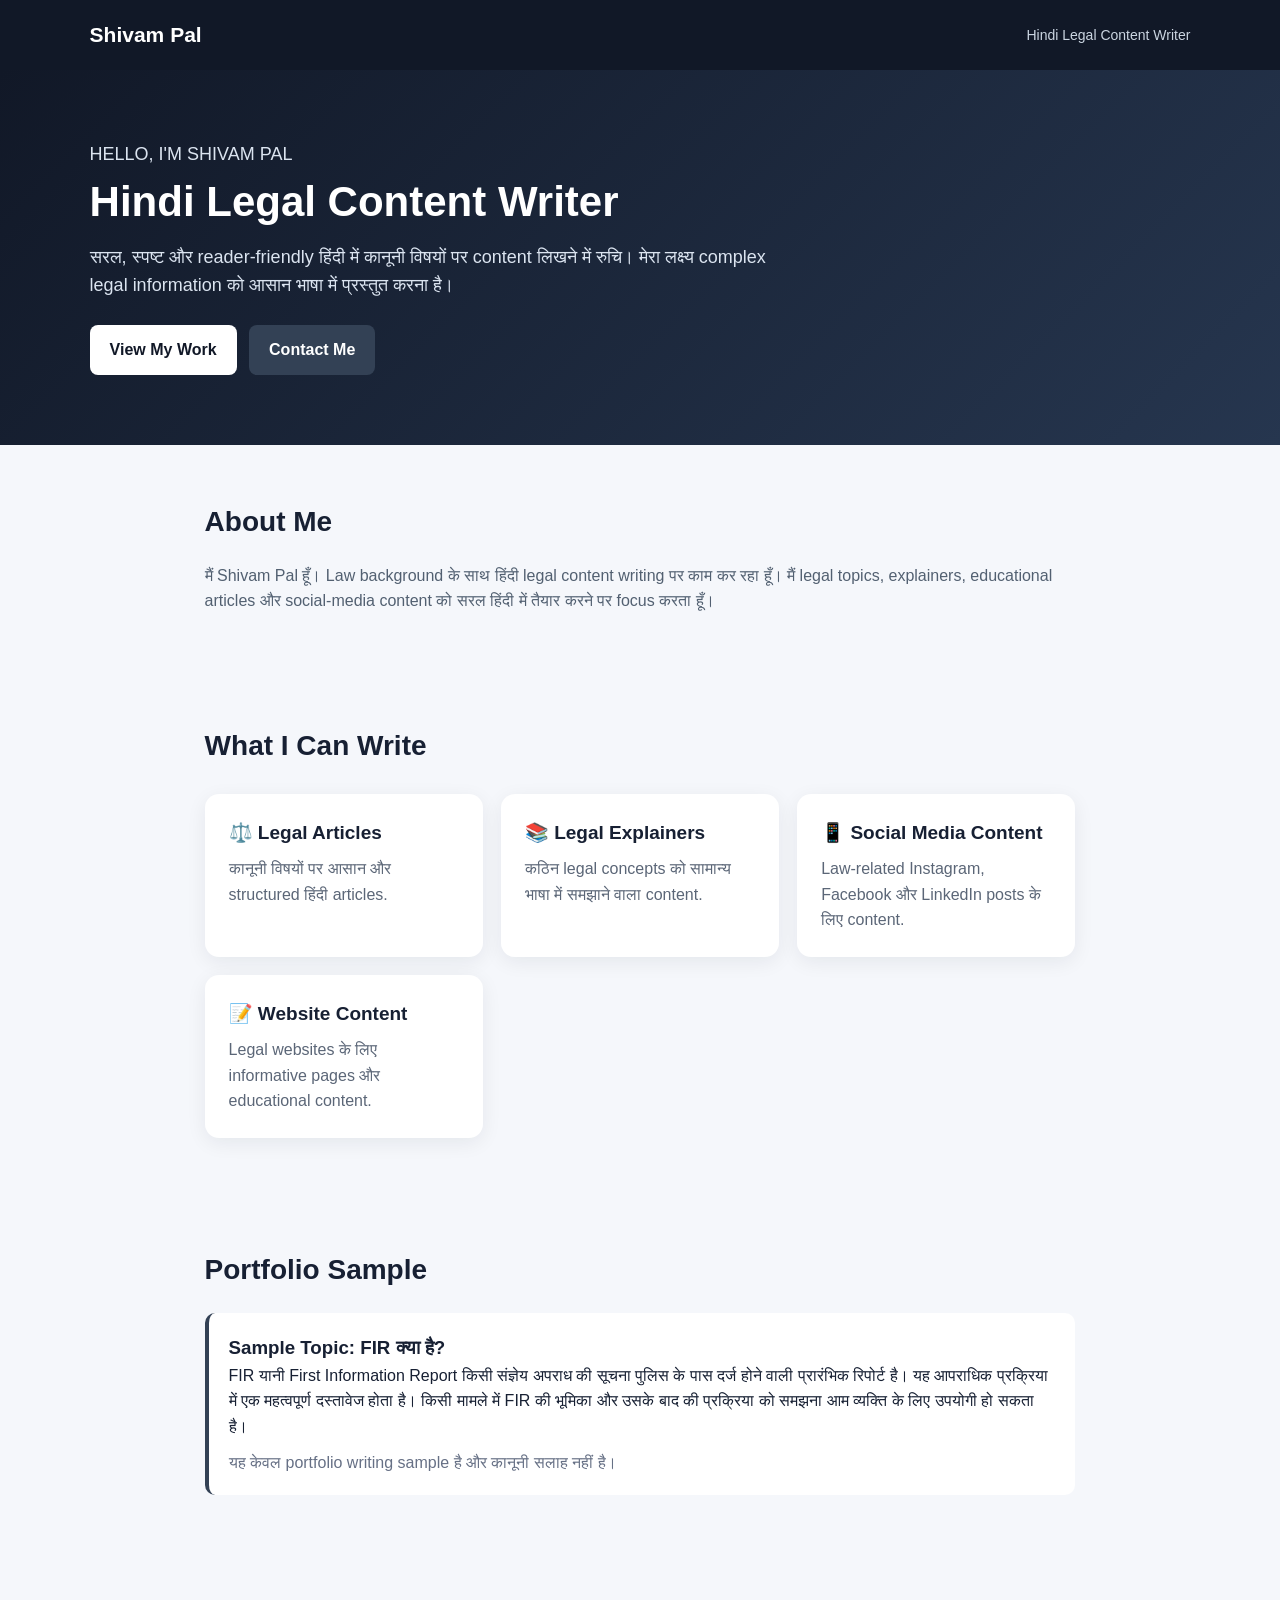
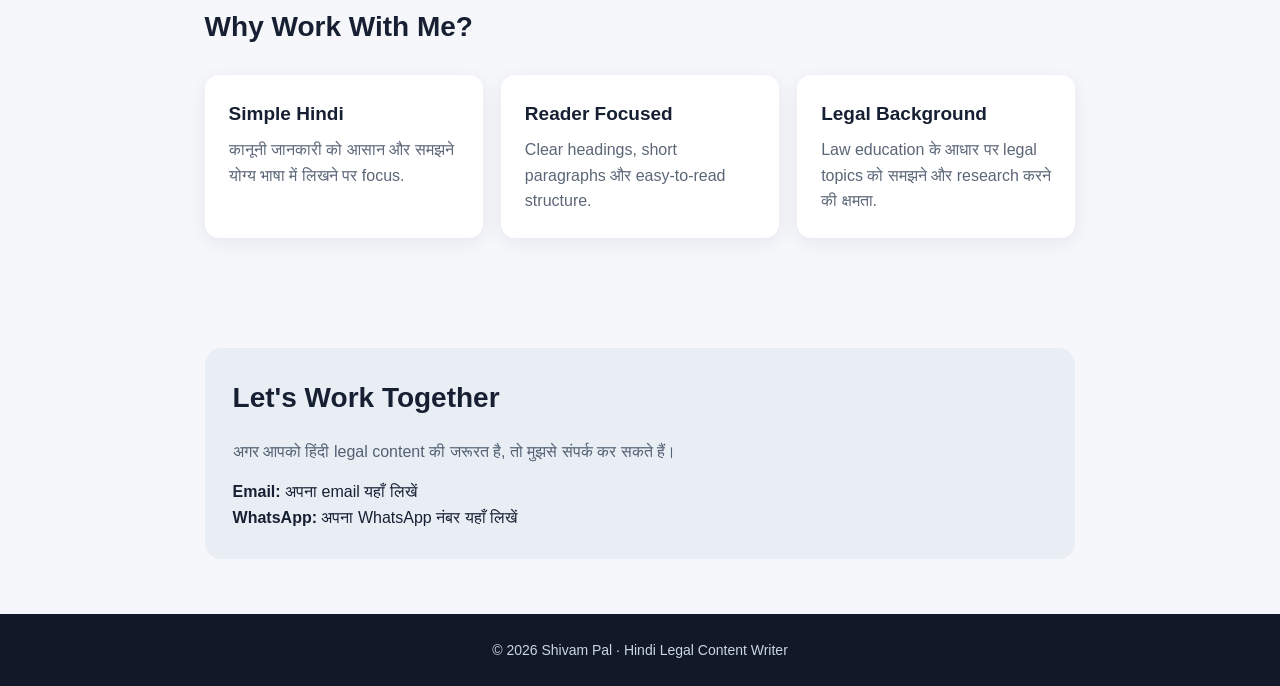
==== index.html @ 74a605da "Add files via upload" ====
<!DOCTYPE html>
<html lang="hi">
<head>
  <meta charset="UTF-8">
  <meta name="viewport" content="width=device-width, initial-scale=1.0">
  <title>Shivam Pal | Hindi Legal Content Writer</title>
  <meta name="description" content="Shivam Pal - Hindi Legal Content Writer. सरल, स्पष्ट और शोध-आधारित हिंदी कानूनी content.">
  <style>
    *{box-sizing:border-box;margin:0;padding:0}
    body{font-family:Arial,Helvetica,sans-serif;background:#f5f7fb;color:#172033;line-height:1.6}
    .nav{background:#111827;color:#fff;padding:18px 7%;display:flex;justify-content:space-between;align-items:center}
    .nav strong{font-size:21px}.nav span{color:#cbd5e1;font-size:14px}
    .hero{padding:70px 7%;background:linear-gradient(135deg,#111827,#26364f);color:#fff}
    .hero h1{font-size:42px;line-height:1.15;margin:10px 0 16px}.hero p{max-width:680px;color:#dbe4f0;font-size:18px}
    .btn{display:inline-block;margin-top:25px;padding:12px 20px;border-radius:8px;background:#fff;color:#111827;text-decoration:none;font-weight:bold;margin-right:8px}
    .btn.dark{background:#334155;color:#fff}
    section{max-width:1050px;margin:auto;padding:55px 7%}
    h2{font-size:28px;margin-bottom:18px}.intro{color:#526071}
    .grid{display:grid;grid-template-columns:repeat(auto-fit,minmax(220px,1fr));gap:18px;margin-top:25px}
    .card{background:#fff;padding:24px;border-radius:14px;box-shadow:0 5px 20px rgba(15,23,42,.07)}
    .card h3{margin-bottom:8px;font-size:19px}.card p{color:#5b6677}
    .sample{border-left:4px solid #334155;padding:20px;background:#fff;border-radius:10px;margin-top:20px}
    .contact{background:#e9eef5;border-radius:16px;padding:28px}
    footer{text-align:center;padding:25px;background:#111827;color:#cbd5e1;font-size:14px}
    a{color:inherit}
    @media(max-width:600px){.hero h1{font-size:33px}.hero{padding-top:50px}.nav{padding:15px 5%}}
  </style>
</head>
<body>

  <nav class="nav">
    <strong>Shivam Pal</strong>
    <span>Hindi Legal Content Writer</span>
  </nav>

  <header class="hero">
    <p>HELLO, I'M SHIVAM PAL</p>
    <h1>Hindi Legal Content Writer</h1>
    <p>
      सरल, स्पष्ट और reader-friendly हिंदी में कानूनी विषयों पर content लिखने में रुचि।
      मेरा लक्ष्य complex legal information को आसान भाषा में प्रस्तुत करना है।
    </p>
    <a class="btn" href="#work">View My Work</a>
    <a class="btn dark" href="#contact">Contact Me</a>
  </header>

  <section>
    <h2>About Me</h2>
    <p class="intro">
      मैं Shivam Pal हूँ। Law background के साथ हिंदी legal content writing पर काम कर रहा हूँ।
      मैं legal topics, explainers, educational articles और social-media content को
      सरल हिंदी में तैयार करने पर focus करता हूँ।
    </p>
  </section>

  <section>
    <h2>What I Can Write</h2>
    <div class="grid">
      <div class="card"><h3>⚖️ Legal Articles</h3><p>कानूनी विषयों पर आसान और structured हिंदी articles.</p></div>
      <div class="card"><h3>📚 Legal Explainers</h3><p>कठिन legal concepts को सामान्य भाषा में समझाने वाला content.</p></div>
      <div class="card"><h3>📱 Social Media Content</h3><p>Law-related Instagram, Facebook और LinkedIn posts के लिए content.</p></div>
      <div class="card"><h3>📝 Website Content</h3><p>Legal websites के लिए informative pages और educational content.</p></div>
    </div>
  </section>

  <section id="work">
    <h2>Portfolio Sample</h2>
    <div class="sample">
      <h3>Sample Topic: FIR क्या है?</h3>
      <p>
        FIR यानी First Information Report किसी संज्ञेय अपराध की सूचना पुलिस के पास
        दर्ज होने वाली प्रारंभिक रिपोर्ट है। यह आपराधिक प्रक्रिया में एक महत्वपूर्ण
        दस्तावेज होता है। किसी मामले में FIR की भूमिका और उसके बाद की प्रक्रिया को
        समझना आम व्यक्ति के लिए उपयोगी हो सकता है।
      </p>
      <p style="margin-top:10px;color:#667085">
        यह केवल portfolio writing sample है और कानूनी सलाह नहीं है।
      </p>
    </div>
  </section>

  <section>
    <h2>Why Work With Me?</h2>
    <div class="grid">
      <div class="card"><h3>Simple Hindi</h3><p>कानूनी जानकारी को आसान और समझने योग्य भाषा में लिखने पर focus.</p></div>
      <div class="card"><h3>Reader Focused</h3><p>Clear headings, short paragraphs और easy-to-read structure.</p></div>
      <div class="card"><h3>Legal Background</h3><p>Law education के आधार पर legal topics को समझने और research करने की क्षमता.</p></div>
    </div>
  </section>

  <section id="contact">
    <div class="contact">
      <h2>Let's Work Together</h2>
      <p class="intro">अगर आपको हिंदी legal content की जरूरत है, तो मुझसे संपर्क कर सकते हैं।</p>
      <p style="margin-top:15px"><strong>Email:</strong> अपना email यहाँ लिखें</p>
      <p><strong>WhatsApp:</strong> अपना WhatsApp नंबर यहाँ लिखें</p>
    </div>
  </section>

  <footer>
    © 2026 Shivam Pal · Hindi Legal Content Writer
  </footer>

</body>
</html>
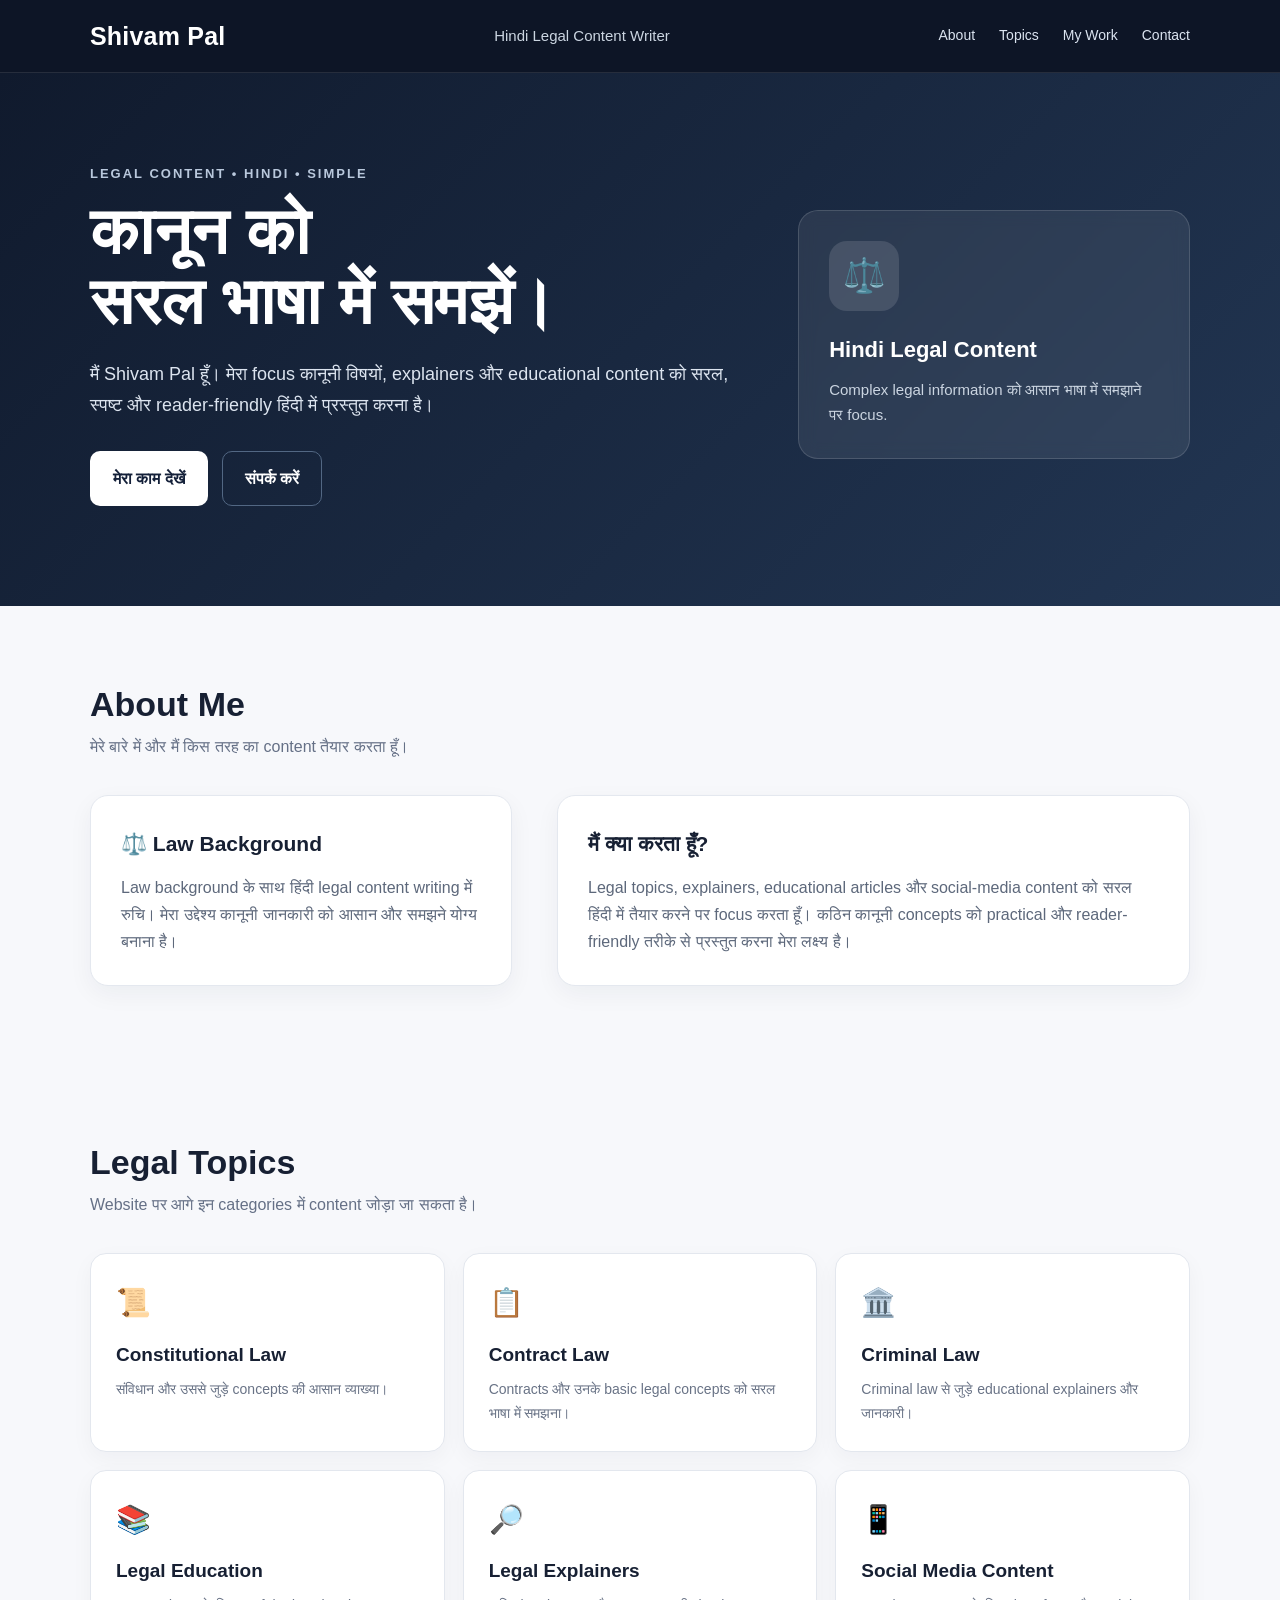
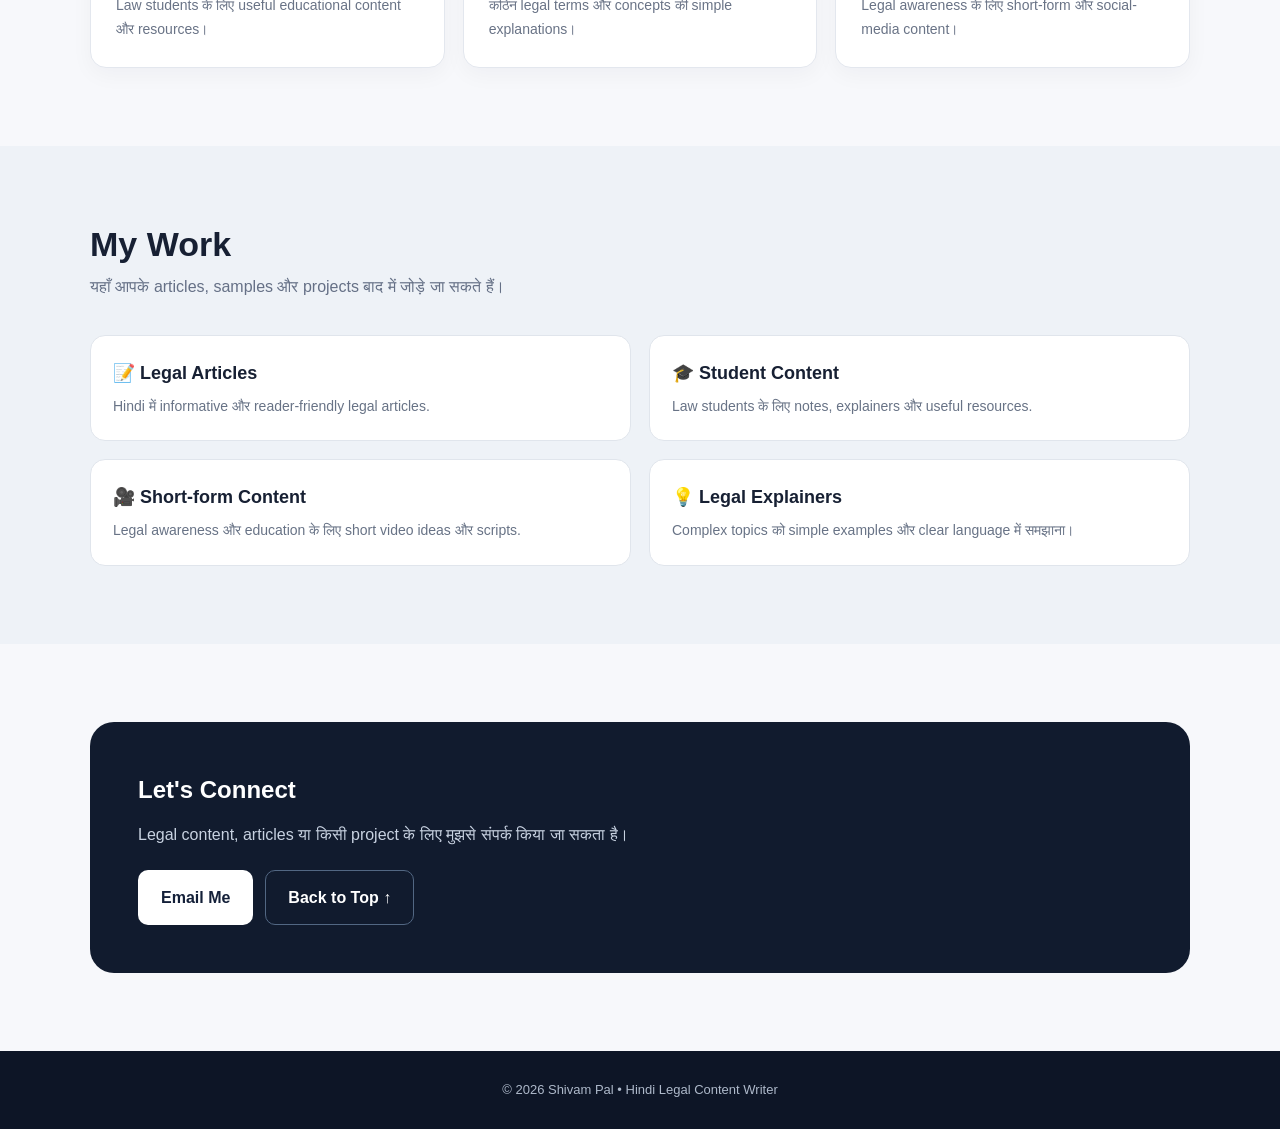
==== commit 2d9f8672: "Update index.html" ====
--- a/index.html
+++ b/index.html
@@ -3,103 +3,320 @@
 <head>
   <meta charset="UTF-8">
   <meta name="viewport" content="width=device-width, initial-scale=1.0">
+  <meta name="description" content="Shivam Pal — Hindi Legal Content Writer. सरल और स्पष्ट हिंदी में कानूनी जानकारी।">
   <title>Shivam Pal | Hindi Legal Content Writer</title>
-  <meta name="description" content="Shivam Pal - Hindi Legal Content Writer. सरल, स्पष्ट और शोध-आधारित हिंदी कानूनी content.">
+
   <style>
     *{box-sizing:border-box;margin:0;padding:0}
-    body{font-family:Arial,Helvetica,sans-serif;background:#f5f7fb;color:#172033;line-height:1.6}
-    .nav{background:#111827;color:#fff;padding:18px 7%;display:flex;justify-content:space-between;align-items:center}
-    .nav strong{font-size:21px}.nav span{color:#cbd5e1;font-size:14px}
-    .hero{padding:70px 7%;background:linear-gradient(135deg,#111827,#26364f);color:#fff}
-    .hero h1{font-size:42px;line-height:1.15;margin:10px 0 16px}.hero p{max-width:680px;color:#dbe4f0;font-size:18px}
-    .btn{display:inline-block;margin-top:25px;padding:12px 20px;border-radius:8px;background:#fff;color:#111827;text-decoration:none;font-weight:bold;margin-right:8px}
-    .btn.dark{background:#334155;color:#fff}
-    section{max-width:1050px;margin:auto;padding:55px 7%}
-    h2{font-size:28px;margin-bottom:18px}.intro{color:#526071}
-    .grid{display:grid;grid-template-columns:repeat(auto-fit,minmax(220px,1fr));gap:18px;margin-top:25px}
-    .card{background:#fff;padding:24px;border-radius:14px;box-shadow:0 5px 20px rgba(15,23,42,.07)}
-    .card h3{margin-bottom:8px;font-size:19px}.card p{color:#5b6677}
-    .sample{border-left:4px solid #334155;padding:20px;background:#fff;border-radius:10px;margin-top:20px}
-    .contact{background:#e9eef5;border-radius:16px;padding:28px}
-    footer{text-align:center;padding:25px;background:#111827;color:#cbd5e1;font-size:14px}
-    a{color:inherit}
-    @media(max-width:600px){.hero h1{font-size:33px}.hero{padding-top:50px}.nav{padding:15px 5%}}
+    html{scroll-behavior:smooth}
+    body{
+      font-family:Arial,"Noto Sans Devanagari",sans-serif;
+      color:#172033;background:#f7f8fb;line-height:1.7
+    }
+    a{text-decoration:none;color:inherit}
+    .container{width:min(1100px,92%);margin:auto}
+
+    header{
+      position:sticky;top:0;z-index:100;
+      background:#0d1526;color:white;
+      border-bottom:1px solid rgba(255,255,255,.1)
+    }
+    .nav{
+      min-height:72px;display:flex;align-items:center;
+      justify-content:space-between;gap:20px
+    }
+    .brand{font-size:25px;font-weight:800;letter-spacing:.2px}
+    .tag{font-size:15px;color:#cbd5e1}
+    nav{display:flex;gap:24px;align-items:center}
+    nav a{font-size:14px;color:#dbe4f0}
+    nav a:hover{color:white}
+
+    .hero{
+      color:white;
+      background:linear-gradient(135deg,#101a2d,#223653);
+      padding:90px 0 100px
+    }
+    .hero-grid{
+      display:grid;grid-template-columns:1.25fr .75fr;
+      gap:55px;align-items:center
+    }
+    .eyebrow{
+      color:#b9c8dc;text-transform:uppercase;
+      letter-spacing:2px;font-size:13px;font-weight:700;
+      margin-bottom:12px
+    }
+    h1{font-size:clamp(40px,6vw,65px);line-height:1.08;margin-bottom:22px}
+    .hero p{font-size:18px;color:#dce4ef;max-width:690px}
+    .buttons{display:flex;gap:14px;flex-wrap:wrap;margin-top:30px}
+    .btn{
+      display:inline-block;padding:13px 22px;border-radius:10px;
+      font-weight:700;border:1px solid transparent
+    }
+    .btn-primary{background:white;color:#142039}
+    .btn-secondary{border-color:#526783;color:white}
+    .btn:hover{transform:translateY(-1px)}
+
+    .hero-card{
+      background:rgba(255,255,255,.08);
+      border:1px solid rgba(255,255,255,.14);
+      border-radius:20px;padding:30px;
+      backdrop-filter:blur(8px)
+    }
+    .law-mark{
+      width:70px;height:70px;border-radius:18px;
+      display:grid;place-items:center;
+      background:rgba(255,255,255,.12);
+      font-size:34px;margin-bottom:20px
+    }
+    .hero-card h2{font-size:22px;margin-bottom:8px}
+    .hero-card p{font-size:15px;color:#cbd5e1}
+
+    section{padding:78px 0}
+    .section-head{margin-bottom:35px}
+    .section-head h2{font-size:34px;line-height:1.2;margin-bottom:8px}
+    .section-head p{color:#657086}
+
+    .about{
+      display:grid;grid-template-columns:.8fr 1.2fr;
+      gap:45px;align-items:start
+    }
+    .about-box{
+      background:white;border:1px solid #e4e8ef;
+      border-radius:18px;padding:30px;
+      box-shadow:0 8px 25px rgba(20,32,57,.05)
+    }
+    .about-box h3{font-size:21px;margin-bottom:12px}
+    .about-box p{color:#5d687b}
+
+    .cards{
+      display:grid;grid-template-columns:repeat(3,1fr);gap:18px
+    }
+    .card{
+      background:white;border:1px solid #e3e7ee;
+      border-radius:16px;padding:25px;
+      transition:.2s;box-shadow:0 7px 22px rgba(20,32,57,.04)
+    }
+    .card:hover{transform:translateY(-4px);box-shadow:0 12px 30px rgba(20,32,57,.09)}
+    .icon{font-size:28px;margin-bottom:12px}
+    .card h3{font-size:19px;margin-bottom:7px}
+    .card p{font-size:14px;color:#697386}
+
+    .work{background:#eef2f7}
+    .work-list{display:grid;grid-template-columns:repeat(2,1fr);gap:18px}
+    .work-item{
+      background:white;border-radius:15px;padding:22px;
+      border:1px solid #e0e5ec
+    }
+    .work-item h3{font-size:18px;margin-bottom:6px}
+    .work-item p{font-size:14px;color:#687386}
+
+    .contact{
+      background:#111b2e;color:white;
+      border-radius:24px;padding:48px
+    }
+    .contact p{color:#c8d2e1;max-width:650px;margin:10px 0 22px}
+    .contact-buttons{display:flex;gap:12px;flex-wrap:wrap}
+    .contact .btn-secondary{border-color:#526783}
+
+    footer{
+      background:#0d1526;color:#aeb9ca;
+      padding:28px 0;text-align:center;font-size:13px
+    }
+
+    @media(max-width:800px){
+      .hero{padding:65px 0 70px}
+      .hero-grid,.about{grid-template-columns:1fr}
+      .hero-card{display:none}
+      .cards{grid-template-columns:1fr 1fr}
+      nav{display:none}
+      .tag{font-size:13px}
+    }
+    @media(max-width:520px){
+      .nav{min-height:64px}
+      .brand{font-size:21px}
+      .tag{display:none}
+      h1{font-size:40px}
+      .hero p{font-size:16px}
+      section{padding:55px 0}
+      .section-head h2{font-size:29px}
+      .cards,.work-list{grid-template-columns:1fr}
+      .contact{padding:30px 23px}
+      .btn{width:100%;text-align:center}
+    }
   </style>
 </head>
+
 <body>
 
-  <nav class="nav">
-    <strong>Shivam Pal</strong>
-    <span>Hindi Legal Content Writer</span>
-  </nav>
-
-  <header class="hero">
-    <p>HELLO, I'M SHIVAM PAL</p>
-    <h1>Hindi Legal Content Writer</h1>
-    <p>
-      सरल, स्पष्ट और reader-friendly हिंदी में कानूनी विषयों पर content लिखने में रुचि।
-      मेरा लक्ष्य complex legal information को आसान भाषा में प्रस्तुत करना है।
-    </p>
-    <a class="btn" href="#work">View My Work</a>
-    <a class="btn dark" href="#contact">Contact Me</a>
-  </header>
-
-  <section>
-    <h2>About Me</h2>
-    <p class="intro">
-      मैं Shivam Pal हूँ। Law background के साथ हिंदी legal content writing पर काम कर रहा हूँ।
-      मैं legal topics, explainers, educational articles और social-media content को
-      सरल हिंदी में तैयार करने पर focus करता हूँ।
-    </p>
-  </section>
-
-  <section>
-    <h2>What I Can Write</h2>
-    <div class="grid">
-      <div class="card"><h3>⚖️ Legal Articles</h3><p>कानूनी विषयों पर आसान और structured हिंदी articles.</p></div>
-      <div class="card"><h3>📚 Legal Explainers</h3><p>कठिन legal concepts को सामान्य भाषा में समझाने वाला content.</p></div>
-      <div class="card"><h3>📱 Social Media Content</h3><p>Law-related Instagram, Facebook और LinkedIn posts के लिए content.</p></div>
-      <div class="card"><h3>📝 Website Content</h3><p>Legal websites के लिए informative pages और educational content.</p></div>
-    </div>
-  </section>
-
-  <section id="work">
-    <h2>Portfolio Sample</h2>
-    <div class="sample">
-      <h3>Sample Topic: FIR क्या है?</h3>
-      <p>
-        FIR यानी First Information Report किसी संज्ञेय अपराध की सूचना पुलिस के पास
-        दर्ज होने वाली प्रारंभिक रिपोर्ट है। यह आपराधिक प्रक्रिया में एक महत्वपूर्ण
-        दस्तावेज होता है। किसी मामले में FIR की भूमिका और उसके बाद की प्रक्रिया को
-        समझना आम व्यक्ति के लिए उपयोगी हो सकता है।
-      </p>
-      <p style="margin-top:10px;color:#667085">
-        यह केवल portfolio writing sample है और कानूनी सलाह नहीं है।
-      </p>
-    </div>
-  </section>
-
-  <section>
-    <h2>Why Work With Me?</h2>
-    <div class="grid">
-      <div class="card"><h3>Simple Hindi</h3><p>कानूनी जानकारी को आसान और समझने योग्य भाषा में लिखने पर focus.</p></div>
-      <div class="card"><h3>Reader Focused</h3><p>Clear headings, short paragraphs और easy-to-read structure.</p></div>
-      <div class="card"><h3>Legal Background</h3><p>Law education के आधार पर legal topics को समझने और research करने की क्षमता.</p></div>
+<header>
+  <div class="container nav">
+    <a href="#" class="brand">Shivam Pal</a>
+    <span class="tag">Hindi Legal Content Writer</span>
+    <nav>
+      <a href="#about">About</a>
+      <a href="#topics">Topics</a>
+      <a href="#work">My Work</a>
+      <a href="#contact">Contact</a>
+    </nav>
+  </div>
+</header>
+
+<main>
+
+  <section class="hero">
+    <div class="container hero-grid">
+      <div>
+        <div class="eyebrow">Legal Content • Hindi • Simple</div>
+        <h1>कानून को<br>सरल भाषा में समझें।</h1>
+        <p>
+          मैं Shivam Pal हूँ। मेरा focus कानूनी विषयों, explainers और
+          educational content को सरल, स्पष्ट और reader-friendly हिंदी में प्रस्तुत करना है।
+        </p>
+
+        <div class="buttons">
+          <a class="btn btn-primary" href="#work">मेरा काम देखें</a>
+          <a class="btn btn-secondary" href="#contact">संपर्क करें</a>
+        </div>
+      </div>
+
+      <div class="hero-card">
+        <div class="law-mark">⚖️</div>
+        <h2>Hindi Legal Content</h2>
+        <p>Complex legal information को आसान भाषा में समझाने पर focus.</p>
+      </div>
+    </div>
+  </section>
+
+  <section id="about">
+    <div class="container">
+      <div class="section-head">
+        <h2>About Me</h2>
+        <p>मेरे बारे में और मैं किस तरह का content तैयार करता हूँ।</p>
+      </div>
+
+      <div class="about">
+        <div class="about-box">
+          <h3>⚖️ Law Background</h3>
+          <p>
+            Law background के साथ हिंदी legal content writing में रुचि।
+            मेरा उद्देश्य कानूनी जानकारी को आसान और समझने योग्य बनाना है।
+          </p>
+        </div>
+
+        <div class="about-box">
+          <h3>मैं क्या करता हूँ?</h3>
+          <p>
+            Legal topics, explainers, educational articles और social-media
+            content को सरल हिंदी में तैयार करने पर focus करता हूँ।
+            कठिन कानूनी concepts को practical और reader-friendly तरीके से प्रस्तुत करना मेरा लक्ष्य है।
+          </p>
+        </div>
+      </div>
+    </div>
+  </section>
+
+  <section id="topics">
+    <div class="container">
+      <div class="section-head">
+        <h2>Legal Topics</h2>
+        <p>Website पर आगे इन categories में content जोड़ा जा सकता है।</p>
+      </div>
+
+      <div class="cards">
+        <div class="card">
+          <div class="icon">📜</div>
+          <h3>Constitutional Law</h3>
+          <p>संविधान और उससे जुड़े concepts की आसान व्याख्या।</p>
+        </div>
+
+        <div class="card">
+          <div class="icon">📋</div>
+          <h3>Contract Law</h3>
+          <p>Contracts और उनके basic legal concepts को सरल भाषा में समझना।</p>
+        </div>
+
+        <div class="card">
+          <div class="icon">🏛️</div>
+          <h3>Criminal Law</h3>
+          <p>Criminal law से जुड़े educational explainers और जानकारी।</p>
+        </div>
+
+        <div class="card">
+          <div class="icon">📚</div>
+          <h3>Legal Education</h3>
+          <p>Law students के लिए useful educational content और resources।</p>
+        </div>
+
+        <div class="card">
+          <div class="icon">🔎</div>
+          <h3>Legal Explainers</h3>
+          <p>कठिन legal terms और concepts की simple explanations।</p>
+        </div>
+
+        <div class="card">
+          <div class="icon">📱</div>
+          <h3>Social Media Content</h3>
+          <p>Legal awareness के लिए short-form और social-media content।</p>
+        </div>
+      </div>
+    </div>
+  </section>
+
+  <section id="work" class="work">
+    <div class="container">
+      <div class="section-head">
+        <h2>My Work</h2>
+        <p>यहाँ आपके articles, samples और projects बाद में जोड़े जा सकते हैं।</p>
+      </div>
+
+      <div class="work-list">
+        <div class="work-item">
+          <h3>📝 Legal Articles</h3>
+          <p>Hindi में informative और reader-friendly legal articles.</p>
+        </div>
+
+        <div class="work-item">
+          <h3>🎓 Student Content</h3>
+          <p>Law students के लिए notes, explainers और useful resources.</p>
+        </div>
+
+        <div class="work-item">
+          <h3>🎥 Short-form Content</h3>
+          <p>Legal awareness और education के लिए short video ideas और scripts.</p>
+        </div>
+
+        <div class="work-item">
+          <h3>💡 Legal Explainers</h3>
+          <p>Complex topics को simple examples और clear language में समझाना।</p>
+        </div>
+      </div>
     </div>
   </section>
 
   <section id="contact">
-    <div class="contact">
-      <h2>Let's Work Together</h2>
-      <p class="intro">अगर आपको हिंदी legal content की जरूरत है, तो मुझसे संपर्क कर सकते हैं।</p>
-      <p style="margin-top:15px"><strong>Email:</strong> अपना email यहाँ लिखें</p>
-      <p><strong>WhatsApp:</strong> अपना WhatsApp नंबर यहाँ लिखें</p>
-    </div>
-  </section>
-
-  <footer>
-    © 2026 Shivam Pal · Hindi Legal Content Writer
-  </footer>
+    <div class="container">
+      <div class="contact">
+        <h2>Let's Connect</h2>
+        <p>
+          Legal content, articles या किसी project के लिए मुझसे संपर्क किया जा सकता है।
+        </p>
+
+        <div class="contact-buttons">
+          <a class="btn btn-primary" href="mailto:your-email:shivam895711@gmail.com">Email Me</a>
+          <a class="btn btn-secondary" href="#top">Back to Top ↑</a>
+        </div>
+      </div>
+    </div>
+  </section>
+
+</main>
+
+<footer>
+  <div class="container">
+    © 2026 Shivam Pal • Hindi Legal Content Writer
+  </div>
+</footer>
 
 </body>
 </html>
+
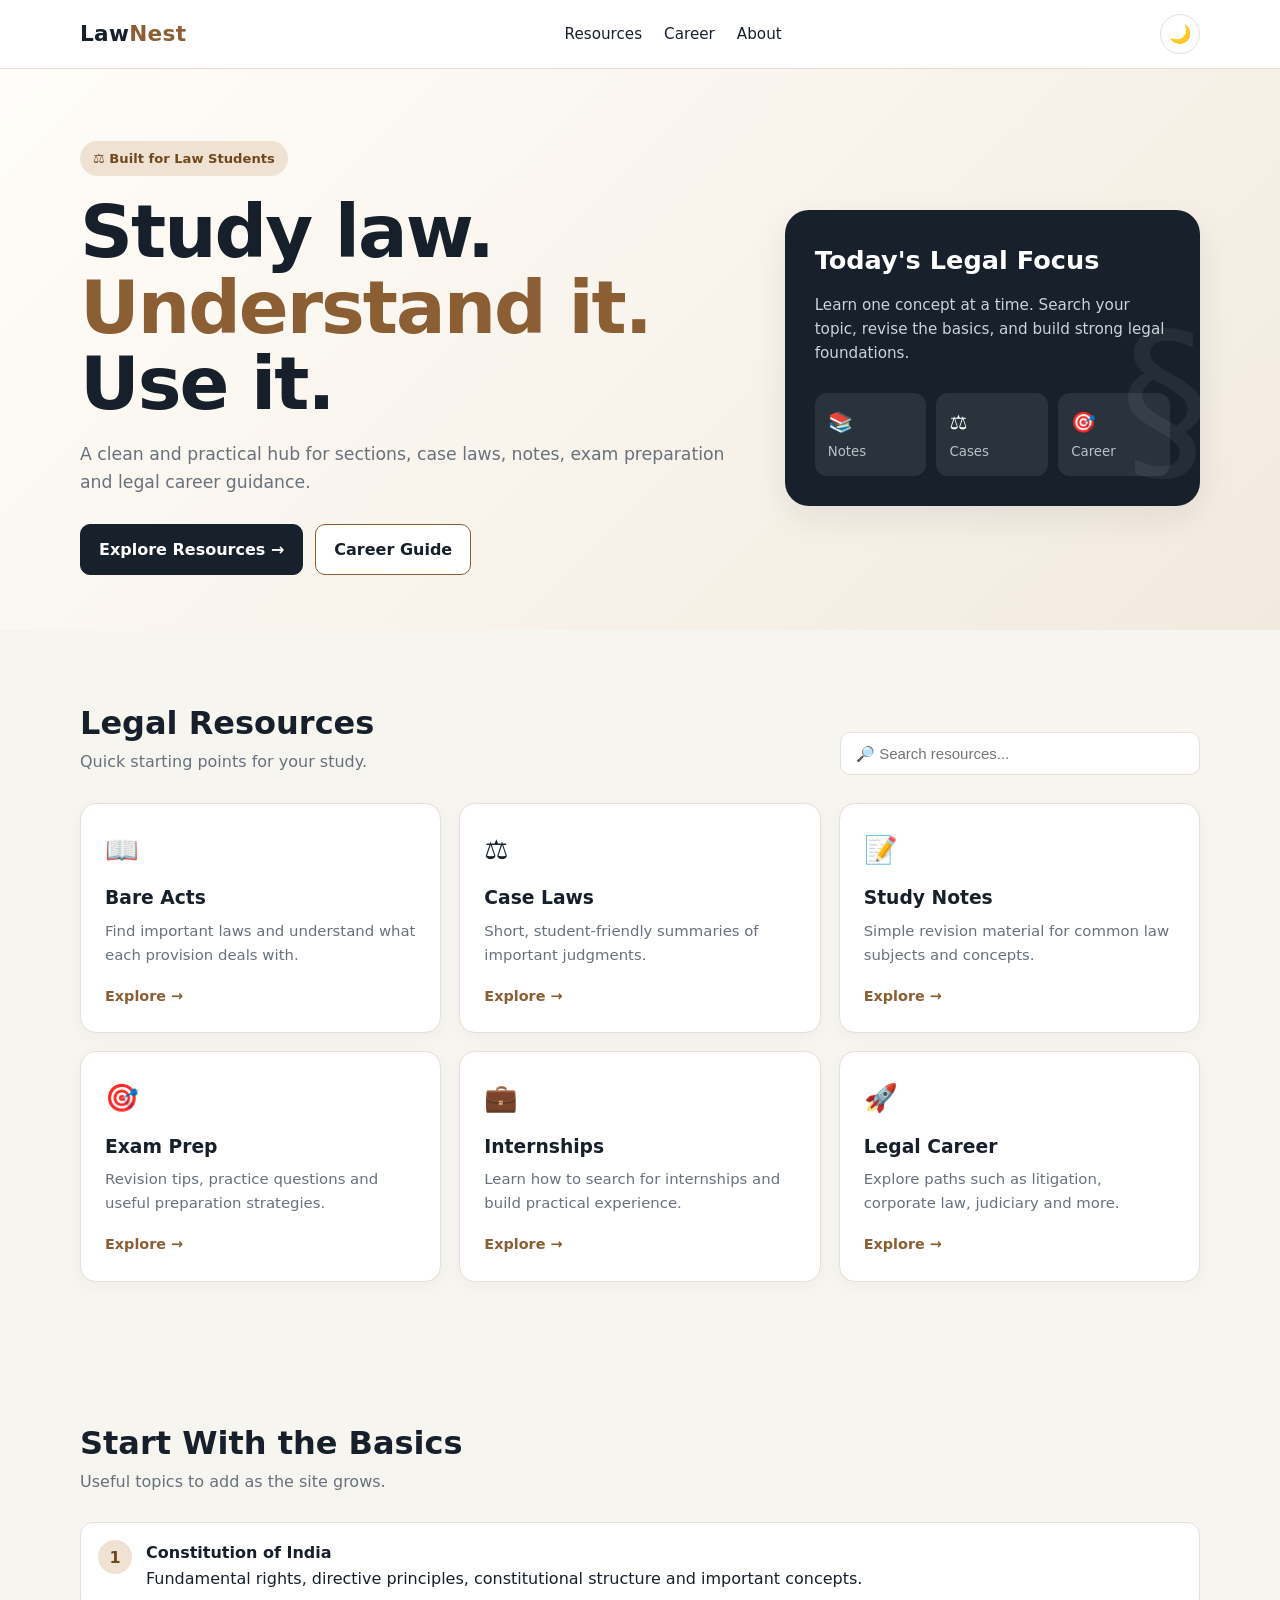
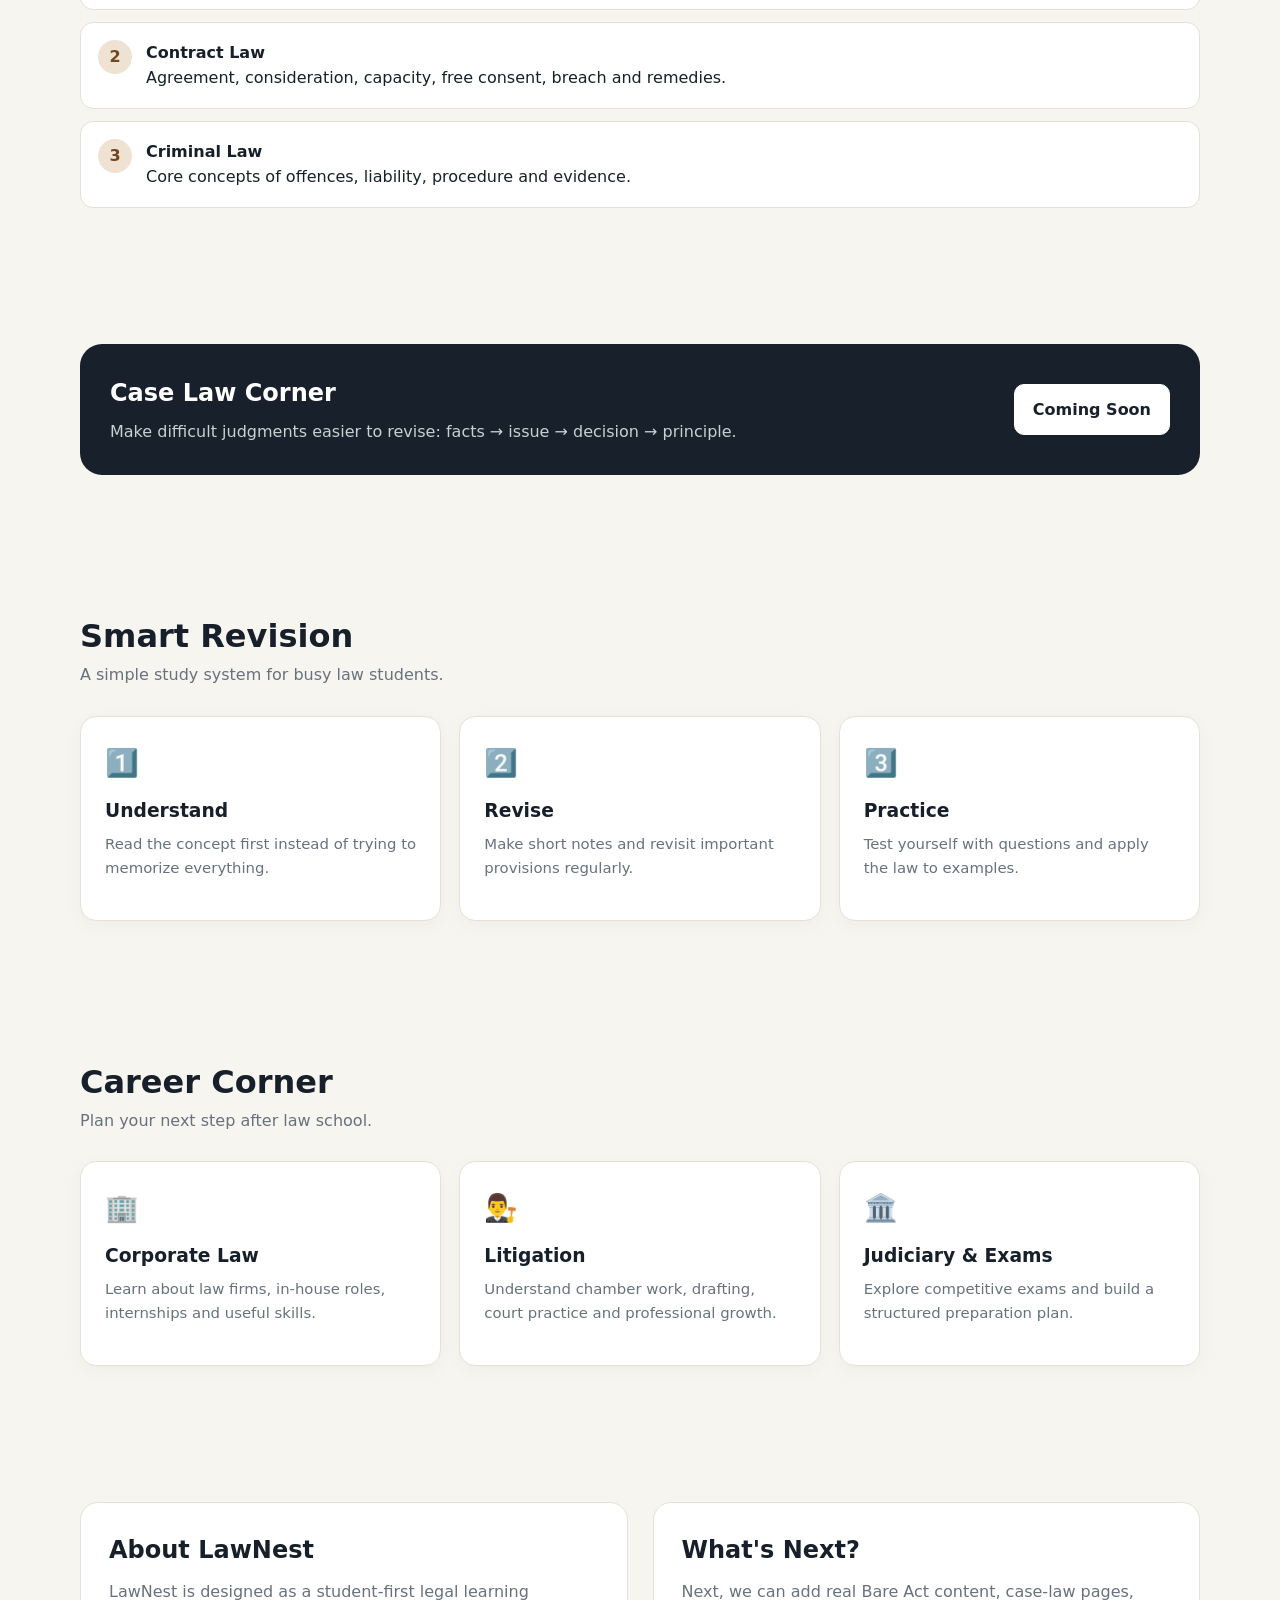
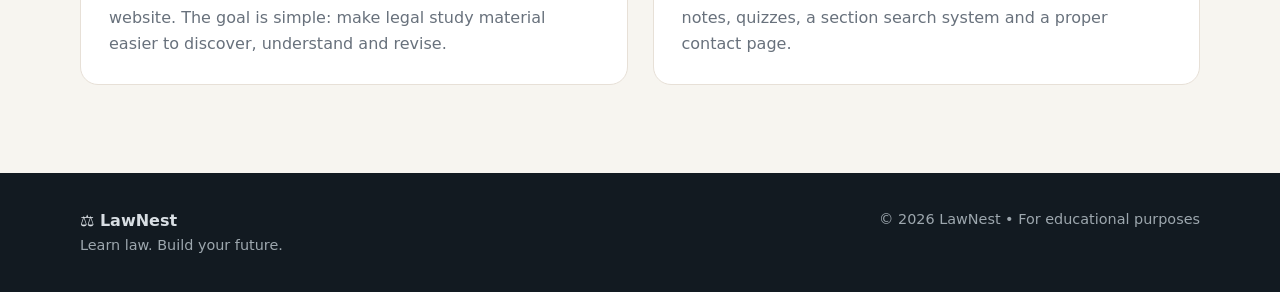
==== commit 335452a7: "Revamp index.html for LawNest website Updated the HTML structure and styles for a legal content webs" ====
--- a/index.html
+++ b/index.html
@@ -1,322 +1,199 @@
 <!DOCTYPE html>
-<html lang="hi">
+<html lang="en">
 <head>
-  <meta charset="UTF-8">
-  <meta name="viewport" content="width=device-width, initial-scale=1.0">
-  <meta name="description" content="Shivam Pal — Hindi Legal Content Writer. सरल और स्पष्ट हिंदी में कानूनी जानकारी।">
-  <title>Shivam Pal | Hindi Legal Content Writer</title>
-
-  <style>
-    *{box-sizing:border-box;margin:0;padding:0}
-    html{scroll-behavior:smooth}
-    body{
-      font-family:Arial,"Noto Sans Devanagari",sans-serif;
-      color:#172033;background:#f7f8fb;line-height:1.7
-    }
-    a{text-decoration:none;color:inherit}
-    .container{width:min(1100px,92%);margin:auto}
-
-    header{
-      position:sticky;top:0;z-index:100;
-      background:#0d1526;color:white;
-      border-bottom:1px solid rgba(255,255,255,.1)
-    }
-    .nav{
-      min-height:72px;display:flex;align-items:center;
-      justify-content:space-between;gap:20px
-    }
-    .brand{font-size:25px;font-weight:800;letter-spacing:.2px}
-    .tag{font-size:15px;color:#cbd5e1}
-    nav{display:flex;gap:24px;align-items:center}
-    nav a{font-size:14px;color:#dbe4f0}
-    nav a:hover{color:white}
-
-    .hero{
-      color:white;
-      background:linear-gradient(135deg,#101a2d,#223653);
-      padding:90px 0 100px
-    }
-    .hero-grid{
-      display:grid;grid-template-columns:1.25fr .75fr;
-      gap:55px;align-items:center
-    }
-    .eyebrow{
-      color:#b9c8dc;text-transform:uppercase;
-      letter-spacing:2px;font-size:13px;font-weight:700;
-      margin-bottom:12px
-    }
-    h1{font-size:clamp(40px,6vw,65px);line-height:1.08;margin-bottom:22px}
-    .hero p{font-size:18px;color:#dce4ef;max-width:690px}
-    .buttons{display:flex;gap:14px;flex-wrap:wrap;margin-top:30px}
-    .btn{
-      display:inline-block;padding:13px 22px;border-radius:10px;
-      font-weight:700;border:1px solid transparent
-    }
-    .btn-primary{background:white;color:#142039}
-    .btn-secondary{border-color:#526783;color:white}
-    .btn:hover{transform:translateY(-1px)}
-
-    .hero-card{
-      background:rgba(255,255,255,.08);
-      border:1px solid rgba(255,255,255,.14);
-      border-radius:20px;padding:30px;
-      backdrop-filter:blur(8px)
-    }
-    .law-mark{
-      width:70px;height:70px;border-radius:18px;
-      display:grid;place-items:center;
-      background:rgba(255,255,255,.12);
-      font-size:34px;margin-bottom:20px
-    }
-    .hero-card h2{font-size:22px;margin-bottom:8px}
-    .hero-card p{font-size:15px;color:#cbd5e1}
-
-    section{padding:78px 0}
-    .section-head{margin-bottom:35px}
-    .section-head h2{font-size:34px;line-height:1.2;margin-bottom:8px}
-    .section-head p{color:#657086}
-
-    .about{
-      display:grid;grid-template-columns:.8fr 1.2fr;
-      gap:45px;align-items:start
-    }
-    .about-box{
-      background:white;border:1px solid #e4e8ef;
-      border-radius:18px;padding:30px;
-      box-shadow:0 8px 25px rgba(20,32,57,.05)
-    }
-    .about-box h3{font-size:21px;margin-bottom:12px}
-    .about-box p{color:#5d687b}
-
-    .cards{
-      display:grid;grid-template-columns:repeat(3,1fr);gap:18px
-    }
-    .card{
-      background:white;border:1px solid #e3e7ee;
-      border-radius:16px;padding:25px;
-      transition:.2s;box-shadow:0 7px 22px rgba(20,32,57,.04)
-    }
-    .card:hover{transform:translateY(-4px);box-shadow:0 12px 30px rgba(20,32,57,.09)}
-    .icon{font-size:28px;margin-bottom:12px}
-    .card h3{font-size:19px;margin-bottom:7px}
-    .card p{font-size:14px;color:#697386}
-
-    .work{background:#eef2f7}
-    .work-list{display:grid;grid-template-columns:repeat(2,1fr);gap:18px}
-    .work-item{
-      background:white;border-radius:15px;padding:22px;
-      border:1px solid #e0e5ec
-    }
-    .work-item h3{font-size:18px;margin-bottom:6px}
-    .work-item p{font-size:14px;color:#687386}
-
-    .contact{
-      background:#111b2e;color:white;
-      border-radius:24px;padding:48px
-    }
-    .contact p{color:#c8d2e1;max-width:650px;margin:10px 0 22px}
-    .contact-buttons{display:flex;gap:12px;flex-wrap:wrap}
-    .contact .btn-secondary{border-color:#526783}
-
-    footer{
-      background:#0d1526;color:#aeb9ca;
-      padding:28px 0;text-align:center;font-size:13px
-    }
-
-    @media(max-width:800px){
-      .hero{padding:65px 0 70px}
-      .hero-grid,.about{grid-template-columns:1fr}
-      .hero-card{display:none}
-      .cards{grid-template-columns:1fr 1fr}
-      nav{display:none}
-      .tag{font-size:13px}
-    }
-    @media(max-width:520px){
-      .nav{min-height:64px}
-      .brand{font-size:21px}
-      .tag{display:none}
-      h1{font-size:40px}
-      .hero p{font-size:16px}
-      section{padding:55px 0}
-      .section-head h2{font-size:29px}
-      .cards,.work-list{grid-template-columns:1fr}
-      .contact{padding:30px 23px}
-      .btn{width:100%;text-align:center}
-    }
-  </style>
+<meta charset="UTF-8">
+<meta name="viewport" content="width=device-width, initial-scale=1.0">
+<meta name="description" content="LawNest - A simple legal study hub for law students.">
+<title>LawNest | Law Student Hub</title>
+<style>
+:root{
+  --bg:#f7f5f0; --card:#fff; --text:#17202a; --muted:#68717c;
+  --accent:#8b5e34; --accent2:#c89b63; --dark:#18212b;
+  --border:#e7e0d7; --shadow:0 12px 35px rgba(30,25,20,.08);
+}
+*{box-sizing:border-box;margin:0;padding:0}
+html{scroll-behavior:smooth}
+body{font-family:system-ui,-apple-system,Segoe UI,Roboto,Arial,sans-serif;background:var(--bg);color:var(--text);line-height:1.6}
+a{text-decoration:none;color:inherit}
+.container{width:min(1120px,92%);margin:auto}
+nav{position:sticky;top:0;z-index:20;background:rgba(255,255,255,.94);backdrop-filter:blur(10px);border-bottom:1px solid var(--border)}
+.navbar{min-height:68px;display:flex;align-items:center;justify-content:space-between;gap:20px}
+.logo{font-size:1.35rem;font-weight:800;letter-spacing:.3px}.logo span{color:var(--accent)}
+.navlinks{display:flex;gap:22px;align-items:center;font-size:.95rem}
+.navlinks a:hover{color:var(--accent)}
+.theme{border:1px solid var(--border);background:var(--card);border-radius:50%;width:40px;height:40px;cursor:pointer;font-size:18px}
+.hero{padding:72px 0 55px;background:linear-gradient(135deg,#fffdf9 0%,#f2eadf 100%)}
+.hero-grid{display:grid;grid-template-columns:1.35fr .85fr;gap:45px;align-items:center}
+.badge{display:inline-block;background:#efe2d2;color:#70481f;padding:7px 13px;border-radius:999px;font-size:.82rem;font-weight:700;margin-bottom:18px}
+h1{font-size:clamp(2.4rem,6vw,4.6rem);line-height:1.03;letter-spacing:-2px;margin-bottom:20px}
+h1 span{color:var(--accent)}
+.hero p{font-size:1.08rem;color:var(--muted);max-width:650px;margin-bottom:27px}
+.buttons{display:flex;gap:12px;flex-wrap:wrap}
+.btn{display:inline-block;padding:12px 18px;border-radius:10px;font-weight:700;border:1px solid var(--accent)}
+.btn.primary{background:var(--dark);color:white;border-color:var(--dark)}
+.btn.secondary{background:white}
+.hero-card{background:var(--dark);color:white;border-radius:24px;padding:30px;box-shadow:var(--shadow);position:relative;overflow:hidden}
+.hero-card:after{content:"§";position:absolute;right:-10px;bottom:-38px;font-size:180px;color:rgba(255,255,255,.06)}
+.hero-card h2{font-size:1.6rem;margin-bottom:12px}.hero-card p{color:#cbd2d8;font-size:.95rem}
+.stats{display:grid;grid-template-columns:repeat(3,1fr);gap:10px;margin-top:25px}
+.stat{background:rgba(255,255,255,.08);padding:13px;border-radius:12px}.stat b{display:block;font-size:1.25rem}.stat small{color:#b9c1c8}
+section{padding:68px 0}.section-head{display:flex;justify-content:space-between;align-items:end;gap:20px;margin-bottom:28px}
+.section-head h2{font-size:2rem}.section-head p{color:var(--muted)}
+.search{width:min(360px,100%);padding:12px 15px;border:1px solid var(--border);border-radius:10px;background:white;font-size:15px}
+.grid{display:grid;grid-template-columns:repeat(3,1fr);gap:18px}
+.card{background:var(--card);border:1px solid var(--border);border-radius:16px;padding:24px;box-shadow:0 5px 18px rgba(30,25,20,.035);transition:.2s}
+.card:hover{transform:translateY(-4px);box-shadow:var(--shadow)}
+.icon{font-size:27px;margin-bottom:12px}.card h3{margin-bottom:7px}.card p{color:var(--muted);font-size:.93rem;margin-bottom:15px}
+.link{color:var(--accent);font-weight:800;font-size:.9rem}
+.feature{background:var(--dark);color:white;border-radius:22px;padding:30px;display:grid;grid-template-columns:1fr auto;align-items:center;gap:25px}
+.feature p{color:#c8d0d6;margin-top:7px}.feature .btn{background:white;color:var(--dark);border-color:white}
+.list{display:grid;gap:12px}.list-item{display:flex;gap:14px;align-items:flex-start;background:white;border:1px solid var(--border);padding:17px;border-radius:13px}.num{min-width:34px;height:34px;display:grid;place-items:center;border-radius:50%;background:#efe2d2;color:#70481f;font-weight:800}
+.about{display:grid;grid-template-columns:1fr 1fr;gap:25px;align-items:stretch}
+.about-box{background:white;border:1px solid var(--border);border-radius:18px;padding:28px}.about-box p{color:var(--muted)}
+footer{background:#121a21;color:#d8dee3;padding:35px 0;margin-top:20px}.footer-row{display:flex;justify-content:space-between;gap:20px;flex-wrap:wrap}.footer-row p{color:#9da7ae;font-size:.9rem}
+.empty{display:none;text-align:center;color:var(--muted);padding:25px}
+.dark-mode{--bg:#0f1419;--card:#171e25;--text:#edf1f4;--muted:#aab3bb;--border:#2b343d}
+.dark-mode nav{background:rgba(15,20,25,.94)}.dark-mode .hero{background:linear-gradient(135deg,#13191f,#211c17)}
+.dark-mode .search,.dark-mode .btn.secondary,.dark-mode .about-box,.dark-mode .list-item{background:var(--card);color:var(--text)}
+@media(max-width:800px){
+ .navlinks a{display:none}.hero-grid,.about{grid-template-columns:1fr}.grid{grid-template-columns:1fr 1fr}
+ .hero{padding-top:48px}.feature{grid-template-columns:1fr}
+}
+@media(max-width:520px){.grid{grid-template-columns:1fr}.section-head{display:block}.search{margin-top:15px}h1{letter-spacing:-1px}.stats{grid-template-columns:1fr 1fr 1fr}}
+</style>
 </head>
-
 <body>
 
-<header>
-  <div class="container nav">
-    <a href="#" class="brand">Shivam Pal</a>
-    <span class="tag">Hindi Legal Content Writer</span>
-    <nav>
+<nav>
+  <div class="container navbar">
+    <a class="logo" href="#">Law<span>Nest</span></a>
+    <div class="navlinks">
+      <a href="#resources">Resources</a>
+      <a href="#career">Career</a>
       <a href="#about">About</a>
-      <a href="#topics">Topics</a>
-      <a href="#work">My Work</a>
-      <a href="#contact">Contact</a>
-    </nav>
+    </div>
+    <button class="theme" onclick="toggleTheme()" aria-label="Toggle dark mode">🌙</button>
   </div>
+</nav>
+
+<header class="hero">
+ <div class="container hero-grid">
+  <div>
+   <div class="badge">⚖️ Built for Law Students</div>
+   <h1>Study law.<br><span>Understand it.</span><br>Use it.</h1>
+   <p>A clean and practical hub for sections, case laws, notes, exam preparation and legal career guidance.</p>
+   <div class="buttons">
+    <a class="btn primary" href="#resources">Explore Resources →</a>
+    <a class="btn secondary" href="#career">Career Guide</a>
+   </div>
+  </div>
+  <div class="hero-card">
+   <h2>Today's Legal Focus</h2>
+   <p>Learn one concept at a time. Search your topic, revise the basics, and build strong legal foundations.</p>
+   <div class="stats">
+    <div class="stat"><b>📚</b><small>Notes</small></div>
+    <div class="stat"><b>⚖️</b><small>Cases</small></div>
+    <div class="stat"><b>🎯</b><small>Career</small></div>
+   </div>
+  </div>
+ </div>
 </header>
 
-<main>
+<section id="resources">
+ <div class="container">
+  <div class="section-head">
+   <div><h2>Legal Resources</h2><p>Quick starting points for your study.</p></div>
+   <input class="search" id="search" oninput="filterCards()" placeholder="🔎 Search resources...">
+  </div>
+  <div class="grid" id="cards">
+   <article class="card"><div class="icon">📖</div><h3>Bare Acts</h3><p>Find important laws and understand what each provision deals with.</p><a class="link" href="#acts">Explore →</a></article>
+   <article class="card"><div class="icon">⚖️</div><h3>Case Laws</h3><p>Short, student-friendly summaries of important judgments.</p><a class="link" href="#cases">Explore →</a></article>
+   <article class="card"><div class="icon">📝</div><h3>Study Notes</h3><p>Simple revision material for common law subjects and concepts.</p><a class="link" href="#notes">Explore →</a></article>
+   <article class="card"><div class="icon">🎯</div><h3>Exam Prep</h3><p>Revision tips, practice questions and useful preparation strategies.</p><a class="link" href="#prep">Explore →</a></article>
+   <article class="card"><div class="icon">💼</div><h3>Internships</h3><p>Learn how to search for internships and build practical experience.</p><a class="link" href="#career">Explore →</a></article>
+   <article class="card"><div class="icon">🚀</div><h3>Legal Career</h3><p>Explore paths such as litigation, corporate law, judiciary and more.</p><a class="link" href="#career">Explore →</a></article>
+  </div>
+  <div class="empty" id="empty">No matching resource found.</div>
+ </div>
+</section>
 
-  <section class="hero">
-    <div class="container hero-grid">
-      <div>
-        <div class="eyebrow">Legal Content • Hindi • Simple</div>
-        <h1>कानून को<br>सरल भाषा में समझें।</h1>
-        <p>
-          मैं Shivam Pal हूँ। मेरा focus कानूनी विषयों, explainers और
-          educational content को सरल, स्पष्ट और reader-friendly हिंदी में प्रस्तुत करना है।
-        </p>
+<section id="acts">
+ <div class="container">
+  <div class="section-head"><div><h2>Start With the Basics</h2><p>Useful topics to add as the site grows.</p></div></div>
+  <div class="list">
+   <div class="list-item"><div class="num">1</div><div><b>Constitution of India</b><p>Fundamental rights, directive principles, constitutional structure and important concepts.</p></div></div>
+   <div class="list-item"><div class="num">2</div><div><b>Contract Law</b><p>Agreement, consideration, capacity, free consent, breach and remedies.</p></div></div>
+   <div class="list-item"><div class="num">3</div><div><b>Criminal Law</b><p>Core concepts of offences, liability, procedure and evidence.</p></div></div>
+  </div>
+ </div>
+</section>
 
-        <div class="buttons">
-          <a class="btn btn-primary" href="#work">मेरा काम देखें</a>
-          <a class="btn btn-secondary" href="#contact">संपर्क करें</a>
-        </div>
-      </div>
+<section id="cases">
+ <div class="container">
+  <div class="feature">
+   <div><h2>Case Law Corner</h2><p>Make difficult judgments easier to revise: facts → issue → decision → principle.</p></div>
+   <a class="btn" href="#about">Coming Soon</a>
+  </div>
+ </div>
+</section>
 
-      <div class="hero-card">
-        <div class="law-mark">⚖️</div>
-        <h2>Hindi Legal Content</h2>
-        <p>Complex legal information को आसान भाषा में समझाने पर focus.</p>
-      </div>
-    </div>
-  </section>
+<section id="prep">
+ <div class="container">
+  <div class="section-head"><div><h2>Smart Revision</h2><p>A simple study system for busy law students.</p></div></div>
+  <div class="grid">
+   <article class="card"><div class="icon">1️⃣</div><h3>Understand</h3><p>Read the concept first instead of trying to memorize everything.</p></article>
+   <article class="card"><div class="icon">2️⃣</div><h3>Revise</h3><p>Make short notes and revisit important provisions regularly.</p></article>
+   <article class="card"><div class="icon">3️⃣</div><h3>Practice</h3><p>Test yourself with questions and apply the law to examples.</p></article>
+  </div>
+ </div>
+</section>
 
-  <section id="about">
-    <div class="container">
-      <div class="section-head">
-        <h2>About Me</h2>
-        <p>मेरे बारे में और मैं किस तरह का content तैयार करता हूँ।</p>
-      </div>
+<section id="career">
+ <div class="container">
+  <div class="section-head"><div><h2>Career Corner</h2><p>Plan your next step after law school.</p></div></div>
+  <div class="grid">
+   <article class="card"><div class="icon">🏢</div><h3>Corporate Law</h3><p>Learn about law firms, in-house roles, internships and useful skills.</p></article>
+   <article class="card"><div class="icon">👨‍⚖️</div><h3>Litigation</h3><p>Understand chamber work, drafting, court practice and professional growth.</p></article>
+   <article class="card"><div class="icon">🏛️</div><h3>Judiciary & Exams</h3><p>Explore competitive exams and build a structured preparation plan.</p></article>
+  </div>
+ </div>
+</section>
 
-      <div class="about">
-        <div class="about-box">
-          <h3>⚖️ Law Background</h3>
-          <p>
-            Law background के साथ हिंदी legal content writing में रुचि।
-            मेरा उद्देश्य कानूनी जानकारी को आसान और समझने योग्य बनाना है।
-          </p>
-        </div>
-
-        <div class="about-box">
-          <h3>मैं क्या करता हूँ?</h3>
-          <p>
-            Legal topics, explainers, educational articles और social-media
-            content को सरल हिंदी में तैयार करने पर focus करता हूँ।
-            कठिन कानूनी concepts को practical और reader-friendly तरीके से प्रस्तुत करना मेरा लक्ष्य है।
-          </p>
-        </div>
-      </div>
-    </div>
-  </section>
-
-  <section id="topics">
-    <div class="container">
-      <div class="section-head">
-        <h2>Legal Topics</h2>
-        <p>Website पर आगे इन categories में content जोड़ा जा सकता है।</p>
-      </div>
-
-      <div class="cards">
-        <div class="card">
-          <div class="icon">📜</div>
-          <h3>Constitutional Law</h3>
-          <p>संविधान और उससे जुड़े concepts की आसान व्याख्या।</p>
-        </div>
-
-        <div class="card">
-          <div class="icon">📋</div>
-          <h3>Contract Law</h3>
-          <p>Contracts और उनके basic legal concepts को सरल भाषा में समझना।</p>
-        </div>
-
-        <div class="card">
-          <div class="icon">🏛️</div>
-          <h3>Criminal Law</h3>
-          <p>Criminal law से जुड़े educational explainers और जानकारी।</p>
-        </div>
-
-        <div class="card">
-          <div class="icon">📚</div>
-          <h3>Legal Education</h3>
-          <p>Law students के लिए useful educational content और resources।</p>
-        </div>
-
-        <div class="card">
-          <div class="icon">🔎</div>
-          <h3>Legal Explainers</h3>
-          <p>कठिन legal terms और concepts की simple explanations।</p>
-        </div>
-
-        <div class="card">
-          <div class="icon">📱</div>
-          <h3>Social Media Content</h3>
-          <p>Legal awareness के लिए short-form और social-media content।</p>
-        </div>
-      </div>
-    </div>
-  </section>
-
-  <section id="work" class="work">
-    <div class="container">
-      <div class="section-head">
-        <h2>My Work</h2>
-        <p>यहाँ आपके articles, samples और projects बाद में जोड़े जा सकते हैं।</p>
-      </div>
-
-      <div class="work-list">
-        <div class="work-item">
-          <h3>📝 Legal Articles</h3>
-          <p>Hindi में informative और reader-friendly legal articles.</p>
-        </div>
-
-        <div class="work-item">
-          <h3>🎓 Student Content</h3>
-          <p>Law students के लिए notes, explainers और useful resources.</p>
-        </div>
-
-        <div class="work-item">
-          <h3>🎥 Short-form Content</h3>
-          <p>Legal awareness और education के लिए short video ideas और scripts.</p>
-        </div>
-
-        <div class="work-item">
-          <h3>💡 Legal Explainers</h3>
-          <p>Complex topics को simple examples और clear language में समझाना।</p>
-        </div>
-      </div>
-    </div>
-  </section>
-
-  <section id="contact">
-    <div class="container">
-      <div class="contact">
-        <h2>Let's Connect</h2>
-        <p>
-          Legal content, articles या किसी project के लिए मुझसे संपर्क किया जा सकता है।
-        </p>
-
-        <div class="contact-buttons">
-          <a class="btn btn-primary" href="mailto:your-email:shivam895711@gmail.com">Email Me</a>
-          <a class="btn btn-secondary" href="#top">Back to Top ↑</a>
-        </div>
-      </div>
-    </div>
-  </section>
-
-</main>
+<section id="about">
+ <div class="container about">
+  <div class="about-box"><h2>About LawNest</h2><p style="margin-top:10px">LawNest is designed as a student-first legal learning website. The goal is simple: make legal study material easier to discover, understand and revise.</p></div>
+  <div class="about-box"><h2>What's Next?</h2><p style="margin-top:10px">Next, we can add real Bare Act content, case-law pages, notes, quizzes, a section search system and a proper contact page.</p></div>
+ </div>
+</section>
 
 <footer>
-  <div class="container">
-    © 2026 Shivam Pal • Hindi Legal Content Writer
-  </div>
+ <div class="container footer-row">
+  <div><b>⚖️ LawNest</b><p>Learn law. Build your future.</p></div>
+  <p>© <span id="year"></span> LawNest • For educational purposes</p>
+ </div>
 </footer>
 
+<script>
+document.getElementById("year").textContent = new Date().getFullYear();
+
+function toggleTheme(){
+ document.body.classList.toggle("dark-mode");
+ localStorage.setItem("lawTheme", document.body.classList.contains("dark-mode") ? "dark" : "light");
+}
+if(localStorage.getItem("lawTheme")==="dark") document.body.classList.add("dark-mode");
+
+function filterCards(){
+ const q=document.getElementById("search").value.toLowerCase().trim();
+ const cards=[...document.querySelectorAll("#cards .card")];
+ let found=0;
+ cards.forEach(card=>{
+  const match=card.innerText.toLowerCase().includes(q);
+  card.style.display=match ? "" : "none";
+  if(match) found++;
+ });
+ document.getElementById("empty").style.display=found ? "none" : "block";
+}
+</script>
 </body>
 </html>
 
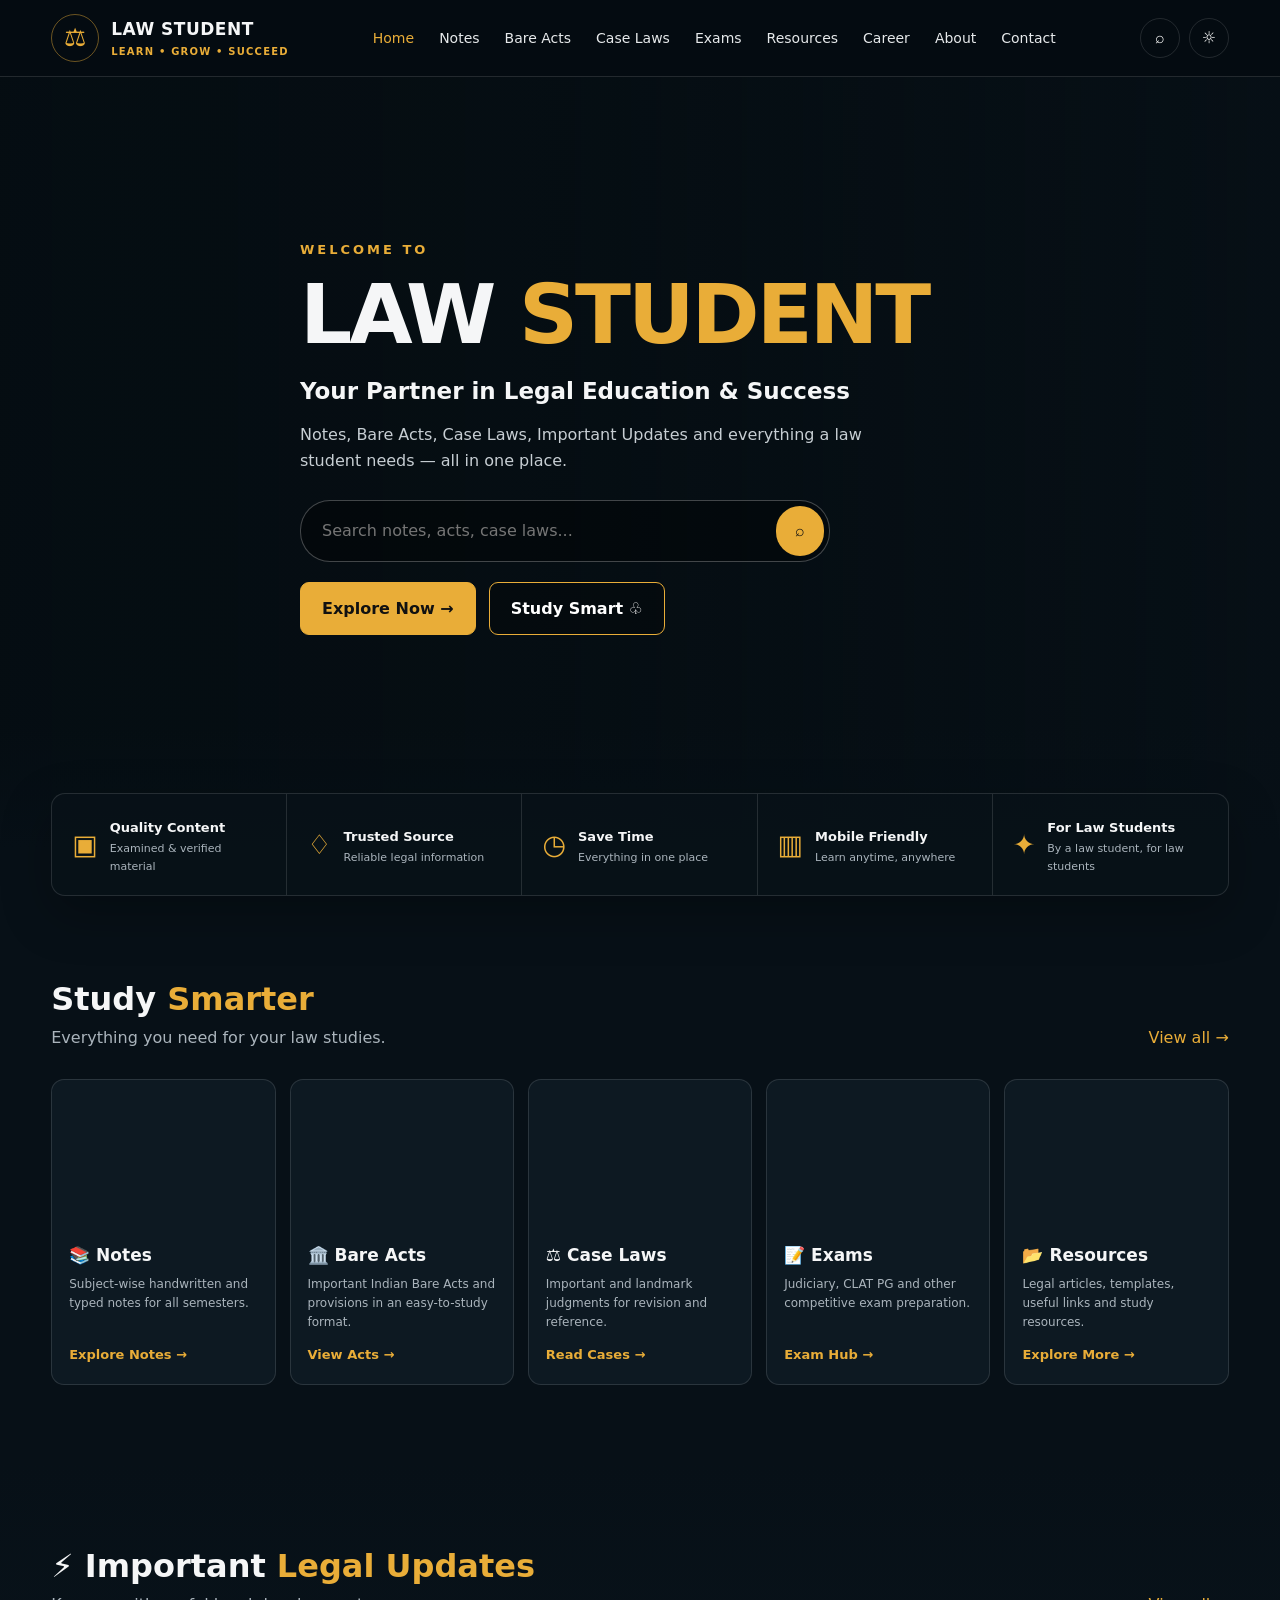
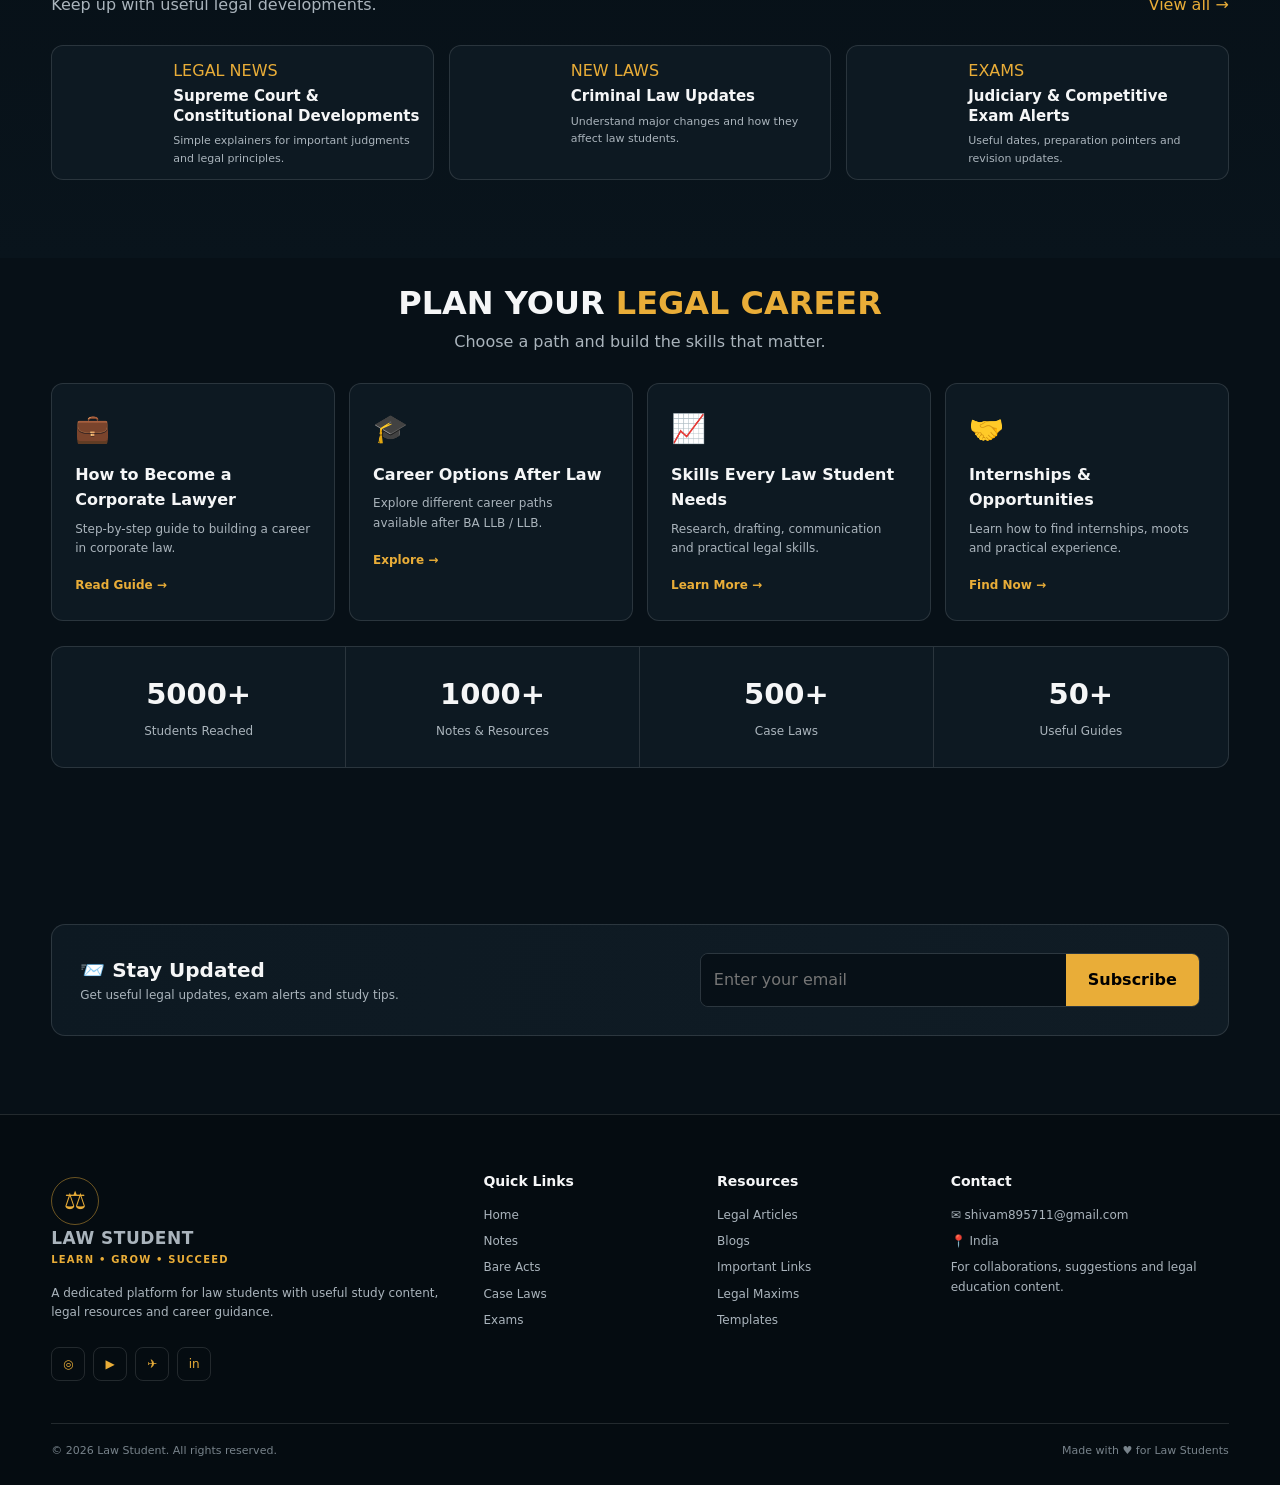
==== commit 4fe5f64f: "Update index.html" ====
--- a/index.html
+++ b/index.html
@@ -3,197 +3,217 @@
 <head>
 <meta charset="UTF-8">
 <meta name="viewport" content="width=device-width, initial-scale=1.0">
-<meta name="description" content="LawNest - A simple legal study hub for law students.">
-<title>LawNest | Law Student Hub</title>
+<meta name="description" content="Law Student — Notes, Bare Acts, Case Laws, Exams, Resources and Career Guidance.">
+<title>Law Student | Learn • Grow • Succeed</title>
 <style>
 :root{
-  --bg:#f7f5f0; --card:#fff; --text:#17202a; --muted:#68717c;
-  --accent:#8b5e34; --accent2:#c89b63; --dark:#18212b;
-  --border:#e7e0d7; --shadow:0 12px 35px rgba(30,25,20,.08);
+  --bg:#071017;--bg2:#0b151d;--card:#0d1922;--card2:#101f29;
+  --gold:#e9ad38;--gold2:#ffc85a;--text:#f5f6f7;--muted:#aab4bc;
+  --line:rgba(255,255,255,.12);--shadow:0 18px 50px rgba(0,0,0,.28);
 }
 *{box-sizing:border-box;margin:0;padding:0}
 html{scroll-behavior:smooth}
-body{font-family:system-ui,-apple-system,Segoe UI,Roboto,Arial,sans-serif;background:var(--bg);color:var(--text);line-height:1.6}
+body{font-family:Inter,system-ui,-apple-system,Segoe UI,Roboto,Arial,sans-serif;background:var(--bg);color:var(--text);line-height:1.6}
 a{text-decoration:none;color:inherit}
-.container{width:min(1120px,92%);margin:auto}
-nav{position:sticky;top:0;z-index:20;background:rgba(255,255,255,.94);backdrop-filter:blur(10px);border-bottom:1px solid var(--border)}
-.navbar{min-height:68px;display:flex;align-items:center;justify-content:space-between;gap:20px}
-.logo{font-size:1.35rem;font-weight:800;letter-spacing:.3px}.logo span{color:var(--accent)}
-.navlinks{display:flex;gap:22px;align-items:center;font-size:.95rem}
-.navlinks a:hover{color:var(--accent)}
-.theme{border:1px solid var(--border);background:var(--card);border-radius:50%;width:40px;height:40px;cursor:pointer;font-size:18px}
-.hero{padding:72px 0 55px;background:linear-gradient(135deg,#fffdf9 0%,#f2eadf 100%)}
-.hero-grid{display:grid;grid-template-columns:1.35fr .85fr;gap:45px;align-items:center}
-.badge{display:inline-block;background:#efe2d2;color:#70481f;padding:7px 13px;border-radius:999px;font-size:.82rem;font-weight:700;margin-bottom:18px}
-h1{font-size:clamp(2.4rem,6vw,4.6rem);line-height:1.03;letter-spacing:-2px;margin-bottom:20px}
-h1 span{color:var(--accent)}
-.hero p{font-size:1.08rem;color:var(--muted);max-width:650px;margin-bottom:27px}
-.buttons{display:flex;gap:12px;flex-wrap:wrap}
-.btn{display:inline-block;padding:12px 18px;border-radius:10px;font-weight:700;border:1px solid var(--accent)}
-.btn.primary{background:var(--dark);color:white;border-color:var(--dark)}
-.btn.secondary{background:white}
-.hero-card{background:var(--dark);color:white;border-radius:24px;padding:30px;box-shadow:var(--shadow);position:relative;overflow:hidden}
-.hero-card:after{content:"§";position:absolute;right:-10px;bottom:-38px;font-size:180px;color:rgba(255,255,255,.06)}
-.hero-card h2{font-size:1.6rem;margin-bottom:12px}.hero-card p{color:#cbd2d8;font-size:.95rem}
-.stats{display:grid;grid-template-columns:repeat(3,1fr);gap:10px;margin-top:25px}
-.stat{background:rgba(255,255,255,.08);padding:13px;border-radius:12px}.stat b{display:block;font-size:1.25rem}.stat small{color:#b9c1c8}
-section{padding:68px 0}.section-head{display:flex;justify-content:space-between;align-items:end;gap:20px;margin-bottom:28px}
-.section-head h2{font-size:2rem}.section-head p{color:var(--muted)}
-.search{width:min(360px,100%);padding:12px 15px;border:1px solid var(--border);border-radius:10px;background:white;font-size:15px}
-.grid{display:grid;grid-template-columns:repeat(3,1fr);gap:18px}
-.card{background:var(--card);border:1px solid var(--border);border-radius:16px;padding:24px;box-shadow:0 5px 18px rgba(30,25,20,.035);transition:.2s}
-.card:hover{transform:translateY(-4px);box-shadow:var(--shadow)}
-.icon{font-size:27px;margin-bottom:12px}.card h3{margin-bottom:7px}.card p{color:var(--muted);font-size:.93rem;margin-bottom:15px}
-.link{color:var(--accent);font-weight:800;font-size:.9rem}
-.feature{background:var(--dark);color:white;border-radius:22px;padding:30px;display:grid;grid-template-columns:1fr auto;align-items:center;gap:25px}
-.feature p{color:#c8d0d6;margin-top:7px}.feature .btn{background:white;color:var(--dark);border-color:white}
-.list{display:grid;gap:12px}.list-item{display:flex;gap:14px;align-items:flex-start;background:white;border:1px solid var(--border);padding:17px;border-radius:13px}.num{min-width:34px;height:34px;display:grid;place-items:center;border-radius:50%;background:#efe2d2;color:#70481f;font-weight:800}
-.about{display:grid;grid-template-columns:1fr 1fr;gap:25px;align-items:stretch}
-.about-box{background:white;border:1px solid var(--border);border-radius:18px;padding:28px}.about-box p{color:var(--muted)}
-footer{background:#121a21;color:#d8dee3;padding:35px 0;margin-top:20px}.footer-row{display:flex;justify-content:space-between;gap:20px;flex-wrap:wrap}.footer-row p{color:#9da7ae;font-size:.9rem}
-.empty{display:none;text-align:center;color:var(--muted);padding:25px}
-.dark-mode{--bg:#0f1419;--card:#171e25;--text:#edf1f4;--muted:#aab3bb;--border:#2b343d}
-.dark-mode nav{background:rgba(15,20,25,.94)}.dark-mode .hero{background:linear-gradient(135deg,#13191f,#211c17)}
-.dark-mode .search,.dark-mode .btn.secondary,.dark-mode .about-box,.dark-mode .list-item{background:var(--card);color:var(--text)}
-@media(max-width:800px){
- .navlinks a{display:none}.hero-grid,.about{grid-template-columns:1fr}.grid{grid-template-columns:1fr 1fr}
- .hero{padding-top:48px}.feature{grid-template-columns:1fr}
-}
-@media(max-width:520px){.grid{grid-template-columns:1fr}.section-head{display:block}.search{margin-top:15px}h1{letter-spacing:-1px}.stats{grid-template-columns:1fr 1fr 1fr}}
+button,input{font:inherit}
+.container{width:min(1180px,92%);margin:auto}
+header{position:sticky;top:0;z-index:100;background:rgba(5,12,17,.9);backdrop-filter:blur(16px);border-bottom:1px solid var(--line)}
+.nav{height:76px;display:flex;align-items:center;justify-content:space-between;gap:20px}
+.brand{display:flex;align-items:center;gap:12px;min-width:max-content}
+.logo{width:48px;height:48px;border:1px solid rgba(233,173,56,.45);border-radius:50%;display:grid;place-items:center;color:var(--gold);font-size:25px}
+.brand strong{display:block;font-size:17px;letter-spacing:.5px}
+.brand small{display:block;color:var(--gold);font-size:10px;font-weight:800;letter-spacing:1.2px}
+.navlinks{display:flex;align-items:center;gap:25px;font-size:14px}
+.navlinks a{color:#e6e9eb;transition:.2s}
+.navlinks a:hover,.navlinks a.active{color:var(--gold)}
+.actions{display:flex;gap:9px;align-items:center}
+.iconbtn,.menu{width:40px;height:40px;border:1px solid var(--line);border-radius:50%;background:transparent;color:#fff;cursor:pointer}
+.menu{display:none;border-radius:10px;font-size:22px}
+.hero{position:relative;min-height:620px;display:flex;align-items:center;overflow:hidden;background:
+linear-gradient(90deg,rgba(5,13,18,.98) 0%,rgba(5,13,18,.88) 42%,rgba(5,13,18,.3) 100%),
+url("https://images.unsplash.com/photo-1589829545856-d10d557cf95f?auto=format&fit=crop&w=1800&q=85") center/cover}
+.hero:after{content:"";position:absolute;inset:auto 0 0;height:120px;background:linear-gradient(transparent,var(--bg))}
+.hero-content{position:relative;z-index:2;padding:85px 0 125px;max-width:680px}
+.kicker{color:var(--gold);font-weight:800;letter-spacing:3px;font-size:13px;margin-bottom:14px}
+h1{font-size:clamp(48px,7vw,82px);line-height:.98;letter-spacing:-3px;margin-bottom:18px}
+.gold{color:var(--gold)}
+.hero h2{font-size:23px;margin-bottom:12px}
+.hero p{color:#c7ced3;max-width:600px;font-size:16px}
+.search{display:flex;max-width:530px;margin:27px 0 20px;border:1px solid rgba(255,255,255,.25);background:rgba(0,0,0,.34);border-radius:30px;padding:5px}
+.search input{flex:1;background:transparent;border:0;outline:0;color:#fff;padding:12px 16px}
+.search button{border:0;border-radius:25px;background:var(--gold);color:#111;width:48px;cursor:pointer}
+.ctas{display:flex;gap:13px;flex-wrap:wrap}
+.btn{display:inline-flex;align-items:center;justify-content:center;gap:9px;padding:13px 21px;border-radius:9px;font-weight:800;border:1px solid var(--gold);transition:.2s;cursor:pointer}
+.btn.primary{background:var(--gold);color:#111}
+.btn.primary:hover{background:var(--gold2);transform:translateY(-2px)}
+.btn.outline{background:rgba(0,0,0,.25);color:#fff}
+.btn.outline:hover{background:rgba(233,173,56,.12)}
+.trust{position:relative;z-index:5;margin-top:-55px}
+.trust-grid{display:grid;grid-template-columns:repeat(5,1fr);border:1px solid var(--line);border-radius:14px;background:rgba(8,17,24,.94);box-shadow:var(--shadow);overflow:hidden}
+.trust-item{padding:20px;display:flex;gap:12px;align-items:center;border-right:1px solid var(--line)}
+.trust-item:last-child{border:0}.trust-icon{font-size:27px;color:var(--gold)}
+.trust-item b{font-size:13px}.trust-item span{display:block;color:var(--muted);font-size:11px}
+section{padding:78px 0}
+.section-head{display:flex;justify-content:space-between;align-items:end;gap:20px;margin-bottom:28px}
+.section-head h2{font-size:32px}.section-head p{color:var(--muted)}
+.cards{display:grid;grid-template-columns:repeat(5,1fr);gap:14px}
+.card{background:var(--card);border:1px solid var(--line);border-radius:13px;overflow:hidden;transition:.25s}
+.card:hover{transform:translateY(-5px);border-color:rgba(233,173,56,.55);box-shadow:var(--shadow)}
+.card-img{height:145px;background-size:cover;background-position:center}
+.card-body{padding:17px}.card h3{font-size:17px;margin-bottom:6px}.card p{color:var(--muted);font-size:12px;min-height:58px}.card a{display:inline-block;margin-top:12px;color:var(--gold);font-size:13px;font-weight:800}
+.updates{background:linear-gradient(180deg,var(--bg),#09141c)}
+.update-grid{display:grid;grid-template-columns:repeat(3,1fr);gap:15px}
+.update{display:flex;gap:14px;padding:12px;border:1px solid var(--line);background:var(--card);border-radius:12px}
+.update-img{width:95px;min-width:95px;height:95px;border-radius:8px;background-size:cover;background-position:center}
+.update h3{font-size:15px;line-height:1.3;margin:3px 0 6px}.update p,.date{font-size:11px;color:var(--muted)}
+.career{padding-top:20px}.career-grid{display:grid;grid-template-columns:repeat(4,1fr);gap:14px}
+.career-card{padding:23px;border:1px solid var(--line);background:var(--card);border-radius:12px}.career-card .big{font-size:28px;margin-bottom:10px}.career-card h3{font-size:16px}.career-card p{color:var(--muted);font-size:12px;margin:7px 0 13px}.career-card a{color:var(--gold);font-size:12px;font-weight:800}
+.stats{display:grid;grid-template-columns:repeat(4,1fr);border:1px solid var(--line);background:var(--card);border-radius:13px;margin-top:25px;overflow:hidden}
+.stat{text-align:center;padding:24px;border-right:1px solid var(--line)}.stat:last-child{border:0}.stat b{display:block;font-size:29px}.stat span{color:var(--muted);font-size:12px}
+.subscribe{display:flex;align-items:center;justify-content:space-between;gap:25px;border:1px solid var(--line);background:linear-gradient(100deg,#0d1922,#101c25);padding:28px;border-radius:14px}
+.subscribe h2{font-size:20px}.subscribe p{color:var(--muted);font-size:12px}
+.subform{display:flex;min-width:min(500px,100%);border:1px solid var(--line);border-radius:8px;overflow:hidden}
+.subform input{flex:1;background:#071017;border:0;outline:0;color:#fff;padding:13px}.subform button{background:var(--gold);border:0;padding:0 22px;font-weight:800;cursor:pointer}
+footer{border-top:1px solid var(--line);padding:55px 0 25px;background:#050c11}.footer-grid{display:grid;grid-template-columns:2fr 1fr 1fr 1.4fr;gap:35px}.footer h3{font-size:14px;margin-bottom:14px}.footer p,.footer a{display:block;color:var(--muted);font-size:12px;margin:7px 0}.social{display:flex;gap:8px;margin-top:18px}.social a{width:34px;height:34px;border:1px solid var(--line);display:grid;place-items:center;border-radius:8px;color:var(--gold)}
+.copyright{border-top:1px solid var(--line);margin-top:35px;padding-top:18px;color:#78838b;font-size:11px;display:flex;justify-content:space-between}
+#top{position:fixed;right:20px;bottom:20px;width:43px;height:43px;border:0;border-radius:50%;background:var(--gold);color:#111;font-size:20px;cursor:pointer;display:none;z-index:90}
+.toast{position:fixed;left:50%;bottom:25px;transform:translate(-50%,20px);background:#17242d;border:1px solid var(--line);padding:12px 18px;border-radius:9px;opacity:0;pointer-events:none;transition:.3s;z-index:200;font-size:13px}.toast.show{opacity:1;transform:translate(-50%,0)}
+@media(max-width:1000px){.navlinks{gap:14px}.cards{grid-template-columns:repeat(3,1fr)}.trust-grid{grid-template-columns:repeat(3,1fr)}.trust-item:nth-child(3){border:0}.career-grid{grid-template-columns:repeat(2,1fr)}}
+@media(max-width:760px){
+ .nav{height:66px}.menu{display:block}.navlinks{display:none;position:absolute;top:66px;left:4%;right:4%;padding:14px;background:#09131a;border:1px solid var(--line);border-radius:12px;flex-direction:column;align-items:stretch;gap:0}.navlinks.open{display:flex}.navlinks a{padding:11px 14px;border-bottom:1px solid var(--line)}.navlinks a:last-child{border:0}
+ .brand strong{font-size:15px}.brand small{font-size:8px}.logo{width:40px;height:40px}.actions .iconbtn{display:none}
+ .hero{min-height:590px}.hero-content{padding:70px 0 100px}.hero h2{font-size:19px}h1{font-size:50px;letter-spacing:-2px}.hero p{font-size:14px}
+ .trust{margin-top:-35px}.trust-grid{grid-template-columns:1fr 1fr}.trust-item{padding:14px}.trust-item:nth-child(2){border-right:0}.trust-item:nth-child(3){border-right:1px solid var(--line);border-top:1px solid var(--line)}.trust-item:nth-child(4){border:0;border-top:1px solid var(--line)}.trust-item:nth-child(5){grid-column:1/-1;border:0;border-top:1px solid var(--line)}
+ section{padding:55px 0}.section-head{display:block}.section-head h2{font-size:27px}.cards{grid-template-columns:1fr 1fr}.card-img{height:125px}.update-grid{grid-template-columns:1fr}.career-grid{grid-template-columns:1fr 1fr}.stats{grid-template-columns:1fr 1fr}.stat:nth-child(2){border:0}.stat:nth-child(3),.stat:nth-child(4){border-top:1px solid var(--line)}.subscribe{display:block}.subform{margin-top:18px;min-width:0}.footer-grid{grid-template-columns:1fr 1fr}.copyright{display:block}.copyright span{display:block;margin-top:6px}
+}
+@media(max-width:480px){.cards,.career-grid{grid-template-columns:1fr}.card-img{height:170px}.hero{background-position:60% center}.hero-content{padding-top:55px}.search{margin-top:22px}.footer-grid{grid-template-columns:1fr}.section-head h2{font-size:25px}}
 </style>
 </head>
 <body>
 
-<nav>
-  <div class="container navbar">
-    <a class="logo" href="#">Law<span>Nest</span></a>
-    <div class="navlinks">
-      <a href="#resources">Resources</a>
-      <a href="#career">Career</a>
-      <a href="#about">About</a>
-    </div>
-    <button class="theme" onclick="toggleTheme()" aria-label="Toggle dark mode">🌙</button>
-  </div>
-</nav>
-
-<header class="hero">
- <div class="container hero-grid">
-  <div>
-   <div class="badge">⚖️ Built for Law Students</div>
-   <h1>Study law.<br><span>Understand it.</span><br>Use it.</h1>
-   <p>A clean and practical hub for sections, case laws, notes, exam preparation and legal career guidance.</p>
-   <div class="buttons">
-    <a class="btn primary" href="#resources">Explore Resources →</a>
-    <a class="btn secondary" href="#career">Career Guide</a>
-   </div>
-  </div>
-  <div class="hero-card">
-   <h2>Today's Legal Focus</h2>
-   <p>Learn one concept at a time. Search your topic, revise the basics, and build strong legal foundations.</p>
-   <div class="stats">
-    <div class="stat"><b>📚</b><small>Notes</small></div>
-    <div class="stat"><b>⚖️</b><small>Cases</small></div>
-    <div class="stat"><b>🎯</b><small>Career</small></div>
-   </div>
-  </div>
- </div>
+<header>
+  <div class="container nav">
+    <a class="brand" href="#home">
+      <div class="logo">⚖</div>
+      <div><strong>LAW STUDENT</strong><small>LEARN • GROW • SUCCEED</small></div>
+    </a>
+    <nav class="navlinks" id="navlinks">
+      <a class="active" href="#home">Home</a><a href="#notes">Notes</a><a href="#acts">Bare Acts</a>
+      <a href="#cases">Case Laws</a><a href="#exams">Exams</a><a href="#resources">Resources</a>
+      <a href="#career">Career</a><a href="#about">About</a><a href="#contact">Contact</a>
+    </nav>
+    <div class="actions"><button class="iconbtn" onclick="focusSearch()" aria-label="Search">⌕</button><button class="iconbtn" onclick="toggleTheme()" aria-label="Theme">☼</button><button class="menu" onclick="toggleMenu()" aria-label="Menu">☰</button></div>
+  </div>
 </header>
 
-<section id="resources">
- <div class="container">
-  <div class="section-head">
-   <div><h2>Legal Resources</h2><p>Quick starting points for your study.</p></div>
-   <input class="search" id="search" oninput="filterCards()" placeholder="🔎 Search resources...">
-  </div>
-  <div class="grid" id="cards">
-   <article class="card"><div class="icon">📖</div><h3>Bare Acts</h3><p>Find important laws and understand what each provision deals with.</p><a class="link" href="#acts">Explore →</a></article>
-   <article class="card"><div class="icon">⚖️</div><h3>Case Laws</h3><p>Short, student-friendly summaries of important judgments.</p><a class="link" href="#cases">Explore →</a></article>
-   <article class="card"><div class="icon">📝</div><h3>Study Notes</h3><p>Simple revision material for common law subjects and concepts.</p><a class="link" href="#notes">Explore →</a></article>
-   <article class="card"><div class="icon">🎯</div><h3>Exam Prep</h3><p>Revision tips, practice questions and useful preparation strategies.</p><a class="link" href="#prep">Explore →</a></article>
-   <article class="card"><div class="icon">💼</div><h3>Internships</h3><p>Learn how to search for internships and build practical experience.</p><a class="link" href="#career">Explore →</a></article>
-   <article class="card"><div class="icon">🚀</div><h3>Legal Career</h3><p>Explore paths such as litigation, corporate law, judiciary and more.</p><a class="link" href="#career">Explore →</a></article>
-  </div>
-  <div class="empty" id="empty">No matching resource found.</div>
- </div>
-</section>
-
-<section id="acts">
- <div class="container">
-  <div class="section-head"><div><h2>Start With the Basics</h2><p>Useful topics to add as the site grows.</p></div></div>
-  <div class="list">
-   <div class="list-item"><div class="num">1</div><div><b>Constitution of India</b><p>Fundamental rights, directive principles, constitutional structure and important concepts.</p></div></div>
-   <div class="list-item"><div class="num">2</div><div><b>Contract Law</b><p>Agreement, consideration, capacity, free consent, breach and remedies.</p></div></div>
-   <div class="list-item"><div class="num">3</div><div><b>Criminal Law</b><p>Core concepts of offences, liability, procedure and evidence.</p></div></div>
-  </div>
- </div>
-</section>
-
-<section id="cases">
- <div class="container">
-  <div class="feature">
-   <div><h2>Case Law Corner</h2><p>Make difficult judgments easier to revise: facts → issue → decision → principle.</p></div>
-   <a class="btn" href="#about">Coming Soon</a>
-  </div>
- </div>
-</section>
-
-<section id="prep">
- <div class="container">
-  <div class="section-head"><div><h2>Smart Revision</h2><p>A simple study system for busy law students.</p></div></div>
-  <div class="grid">
-   <article class="card"><div class="icon">1️⃣</div><h3>Understand</h3><p>Read the concept first instead of trying to memorize everything.</p></article>
-   <article class="card"><div class="icon">2️⃣</div><h3>Revise</h3><p>Make short notes and revisit important provisions regularly.</p></article>
-   <article class="card"><div class="icon">3️⃣</div><h3>Practice</h3><p>Test yourself with questions and apply the law to examples.</p></article>
-  </div>
- </div>
-</section>
-
-<section id="career">
- <div class="container">
-  <div class="section-head"><div><h2>Career Corner</h2><p>Plan your next step after law school.</p></div></div>
-  <div class="grid">
-   <article class="card"><div class="icon">🏢</div><h3>Corporate Law</h3><p>Learn about law firms, in-house roles, internships and useful skills.</p></article>
-   <article class="card"><div class="icon">👨‍⚖️</div><h3>Litigation</h3><p>Understand chamber work, drafting, court practice and professional growth.</p></article>
-   <article class="card"><div class="icon">🏛️</div><h3>Judiciary & Exams</h3><p>Explore competitive exams and build a structured preparation plan.</p></article>
-  </div>
+<main>
+<section class="hero" id="home">
+ <div class="container hero-content">
+   <div class="kicker">WELCOME TO</div>
+   <h1>LAW <span class="gold">STUDENT</span></h1>
+   <h2>Your Partner in Legal Education & Success</h2>
+   <p>Notes, Bare Acts, Case Laws, Important Updates and everything a law student needs — all in one place.</p>
+   <div class="search"><input id="searchInput" type="search" placeholder="Search notes, acts, case laws..." oninput="searchSite()"><button onclick="searchSite()">⌕</button></div>
+   <div class="ctas"><a class="btn primary" href="#notes">Explore Now →</a><a class="btn outline" href="#resources">Study Smart ♧</a></div>
+   <div id="searchResult" style="margin-top:10px;color:var(--gold);font-size:12px"></div>
+ </div>
+</section>
+
+<div class="container trust">
+ <div class="trust-grid">
+  <div class="trust-item"><div class="trust-icon">▣</div><div><b>Quality Content</b><span>Examined & verified material</span></div></div>
+  <div class="trust-item"><div class="trust-icon">♢</div><div><b>Trusted Source</b><span>Reliable legal information</span></div></div>
+  <div class="trust-item"><div class="trust-icon">◷</div><div><b>Save Time</b><span>Everything in one place</span></div></div>
+  <div class="trust-item"><div class="trust-icon">▥</div><div><b>Mobile Friendly</b><span>Learn anytime, anywhere</span></div></div>
+  <div class="trust-item"><div class="trust-icon">✦</div><div><b>For Law Students</b><span>By a law student, for law students</span></div></div>
+ </div>
+</div>
+
+<section id="notes">
+ <div class="container">
+  <div class="section-head"><div><h2>Study <span class="gold">Smarter</span></h2><p>Everything you need for your law studies.</p></div><a class="gold" href="#resources">View all →</a></div>
+  <div class="cards">
+   <article class="card"><div class="card-img" style="background-image:url('https://images.unsplash.com/photo-1456324504439-367cee3b3c32?auto=format&fit=crop&w=700&q=80')"></div><div class="card-body"><h3>📚 Notes</h3><p>Subject-wise handwritten and typed notes for all semesters.</p><a href="#resources">Explore Notes →</a></div></article>
+   <article class="card" id="acts"><div class="card-img" style="background-image:url('https://images.unsplash.com/photo-1589994965851-a8f479c573a9?auto=format&fit=crop&w=700&q=80')"></div><div class="card-body"><h3>🏛️ Bare Acts</h3><p>Important Indian Bare Acts and provisions in an easy-to-study format.</p><a href="#resources">View Acts →</a></div></article>
+   <article class="card" id="cases"><div class="card-img" style="background-image:url('https://images.unsplash.com/photo-1589829545856-d10d557cf95f?auto=format&fit=crop&w=700&q=80')"></div><div class="card-body"><h3>⚖️ Case Laws</h3><p>Important and landmark judgments for revision and reference.</p><a href="#updates">Read Cases →</a></div></article>
+   <article class="card" id="exams"><div class="card-img" style="background-image:url('https://images.unsplash.com/photo-1434030216411-0b793f4b4173?auto=format&fit=crop&w=700&q=80')"></div><div class="card-body"><h3>📝 Exams</h3><p>Judiciary, CLAT PG and other competitive exam preparation.</p><a href="#career">Exam Hub →</a></div></article>
+   <article class="card" id="resources"><div class="card-img" style="background-image:url('https://images.unsplash.com/photo-1521587760476-6c12a4b040da?auto=format&fit=crop&w=700&q=80')"></div><div class="card-body"><h3>📂 Resources</h3><p>Legal articles, templates, useful links and study resources.</p><a href="#resources">Explore More →</a></div></article>
+  </div>
+ </div>
+</section>
+
+<section class="updates" id="updates">
+ <div class="container">
+  <div class="section-head"><div><h2>⚡ Important <span class="gold">Legal Updates</span></h2><p>Keep up with useful legal developments.</p></div><a class="gold" href="#contact">View all →</a></div>
+  <div class="update-grid">
+   <article class="update"><div class="update-img" style="background-image:url('https://images.unsplash.com/photo-1555374018-13a8994ab246?auto=format&fit=crop&w=400&q=80')"></div><div><span class="gold">LEGAL NEWS</span><h3>Supreme Court & Constitutional Developments</h3><p>Simple explainers for important judgments and legal principles.</p></div></article>
+   <article class="update"><div class="update-img" style="background-image:url('https://images.unsplash.com/photo-1589829545856-d10d557cf95f?auto=format&fit=crop&w=400&q=80')"></div><div><span class="gold">NEW LAWS</span><h3>Criminal Law Updates</h3><p>Understand major changes and how they affect law students.</p></div></article>
+   <article class="update"><div class="update-img" style="background-image:url('https://images.unsplash.com/photo-1505664194779-8beaceb93744?auto=format&fit=crop&w=400&q=80')"></div><div><span class="gold">EXAMS</span><h3>Judiciary & Competitive Exam Alerts</h3><p>Useful dates, preparation pointers and revision updates.</p></div></article>
+  </div>
+ </div>
+</section>
+
+<section class="career" id="career">
+ <div class="container">
+  <div class="section-head" style="justify-content:center;text-align:center"><div><h2>PLAN YOUR <span class="gold">LEGAL CAREER</span></h2><p>Choose a path and build the skills that matter.</p></div></div>
+  <div class="career-grid">
+   <article class="career-card"><div class="big">💼</div><h3>How to Become a Corporate Lawyer</h3><p>Step-by-step guide to building a career in corporate law.</p><a href="#contact">Read Guide →</a></article>
+   <article class="career-card"><div class="big">🎓</div><h3>Career Options After Law</h3><p>Explore different career paths available after BA LLB / LLB.</p><a href="#contact">Explore →</a></article>
+   <article class="career-card"><div class="big">📈</div><h3>Skills Every Law Student Needs</h3><p>Research, drafting, communication and practical legal skills.</p><a href="#contact">Learn More →</a></article>
+   <article class="career-card"><div class="big">🤝</div><h3>Internships & Opportunities</h3><p>Learn how to find internships, moots and practical experience.</p><a href="#contact">Find Now →</a></article>
+  </div>
+  <div class="stats"><div class="stat"><b>5000+</b><span>Students Reached</span></div><div class="stat"><b>1000+</b><span>Notes & Resources</span></div><div class="stat"><b>500+</b><span>Case Laws</span></div><div class="stat"><b>50+</b><span>Useful Guides</span></div></div>
  </div>
 </section>
 
 <section id="about">
- <div class="container about">
-  <div class="about-box"><h2>About LawNest</h2><p style="margin-top:10px">LawNest is designed as a student-first legal learning website. The goal is simple: make legal study material easier to discover, understand and revise.</p></div>
-  <div class="about-box"><h2>What's Next?</h2><p style="margin-top:10px">Next, we can add real Bare Act content, case-law pages, notes, quizzes, a section search system and a proper contact page.</p></div>
- </div>
-</section>
-
-<footer>
- <div class="container footer-row">
-  <div><b>⚖️ LawNest</b><p>Learn law. Build your future.</p></div>
-  <p>© <span id="year"></span> LawNest • For educational purposes</p>
+ <div class="container">
+  <div class="subscribe">
+   <div><h2>📨 Stay Updated</h2><p>Get useful legal updates, exam alerts and study tips.</p></div>
+   <form class="subform" onsubmit="subscribe(event)"><input type="email" required placeholder="Enter your email"><button>Subscribe</button></form>
+  </div>
+ </div>
+</section>
+</main>
+
+<footer class="footer" id="contact">
+ <div class="container">
+  <div class="footer-grid">
+   <div><a class="brand" href="#home"><div class="logo">⚖</div><div><strong>LAW STUDENT</strong><small>LEARN • GROW • SUCCEED</small></div></a><p style="margin-top:16px">A dedicated platform for law students with useful study content, legal resources and career guidance.</p><div class="social"><a href="#" onclick="demo(event)">◎</a><a href="#" onclick="demo(event)">▶</a><a href="#" onclick="demo(event)">✈</a><a href="#" onclick="demo(event)">in</a></div></div>
+   <div><h3>Quick Links</h3><a href="#home">Home</a><a href="#notes">Notes</a><a href="#acts">Bare Acts</a><a href="#cases">Case Laws</a><a href="#exams">Exams</a></div>
+   <div><h3>Resources</h3><a href="#resources">Legal Articles</a><a href="#resources">Blogs</a><a href="#resources">Important Links</a><a href="#resources">Legal Maxims</a><a href="#resources">Templates</a></div>
+   <div><h3>Contact</h3><p>✉ shivam895711@gmail.com</p><p>📍 India</p><p>For collaborations, suggestions and legal education content.</p></div>
+  </div>
+  <div class="copyright"><span>© 2026 Law Student. All rights reserved.</span><span>Made with ♥ for Law Students</span></div>
  </div>
 </footer>
 
+<button id="top" onclick="window.scrollTo({top:0,behavior:'smooth'})">↑</button>
+<div class="toast" id="toast"></div>
+
 <script>
-document.getElementById("year").textContent = new Date().getFullYear();
-
+function toggleMenu(){document.getElementById('navlinks').classList.toggle('open')}
+function focusSearch(){document.getElementById('searchInput').focus();document.getElementById('home').scrollIntoView({behavior:'smooth'})}
+function searchSite(){
+ const q=document.getElementById('searchInput').value.trim().toLowerCase(), r=document.getElementById('searchResult');
+ if(!q){r.textContent='';return}
+ const terms={notes:'#notes',bare:'#acts','bare acts':'#acts','case':'#cases','case laws':'#cases',exam:'#exams',career:'#career',resource:'#resources'};
+ let found=Object.keys(terms).find(k=>q.includes(k));
+ if(found){r.innerHTML='Found: <a style="text-decoration:underline" href="'+terms[found]+'">Open '+found+' section →</a>'}
+ else r.textContent='Search ready — add your notes, acts and case-law links here.';
+}
 function toggleTheme(){
- document.body.classList.toggle("dark-mode");
- localStorage.setItem("lawTheme", document.body.classList.contains("dark-mode") ? "dark" : "light");
-}
-if(localStorage.getItem("lawTheme")==="dark") document.body.classList.add("dark-mode");
-
-function filterCards(){
- const q=document.getElementById("search").value.toLowerCase().trim();
- const cards=[...document.querySelectorAll("#cards .card")];
- let found=0;
- cards.forEach(card=>{
-  const match=card.innerText.toLowerCase().includes(q);
-  card.style.display=match ? "" : "none";
-  if(match) found++;
- });
- document.getElementById("empty").style.display=found ? "none" : "block";
-}
+ const root=document.documentElement;
+ const light=root.dataset.light==='1';
+ if(light){root.dataset.light='0';root.style.setProperty('--bg','#071017');root.style.setProperty('--card','#0d1922');document.body.style.color=''}
+ else{root.dataset.light='1';root.style.setProperty('--bg','#f4f6f7');root.style.setProperty('--card','#ffffff');document.body.style.color='#182027'}
+ showToast(light?'Dark mode on':'Light mode on');
+}
+function subscribe(e){e.preventDefault();e.target.reset();showToast('Thanks! You are subscribed.')}
+function demo(e){e.preventDefault();showToast('Add your social-media link here.')}
+function showToast(t){const x=document.getElementById('toast');x.textContent=t;x.classList.add('show');setTimeout(()=>x.classList.remove('show'),2500)}
+window.addEventListener('scroll',()=>document.getElementById('top').style.display=scrollY>450?'block':'none');
+document.querySelectorAll('.navlinks a').forEach(a=>a.addEventListener('click',()=>document.getElementById('navlinks').classList.remove('open')));
 </script>
 </body>
 </html>
-
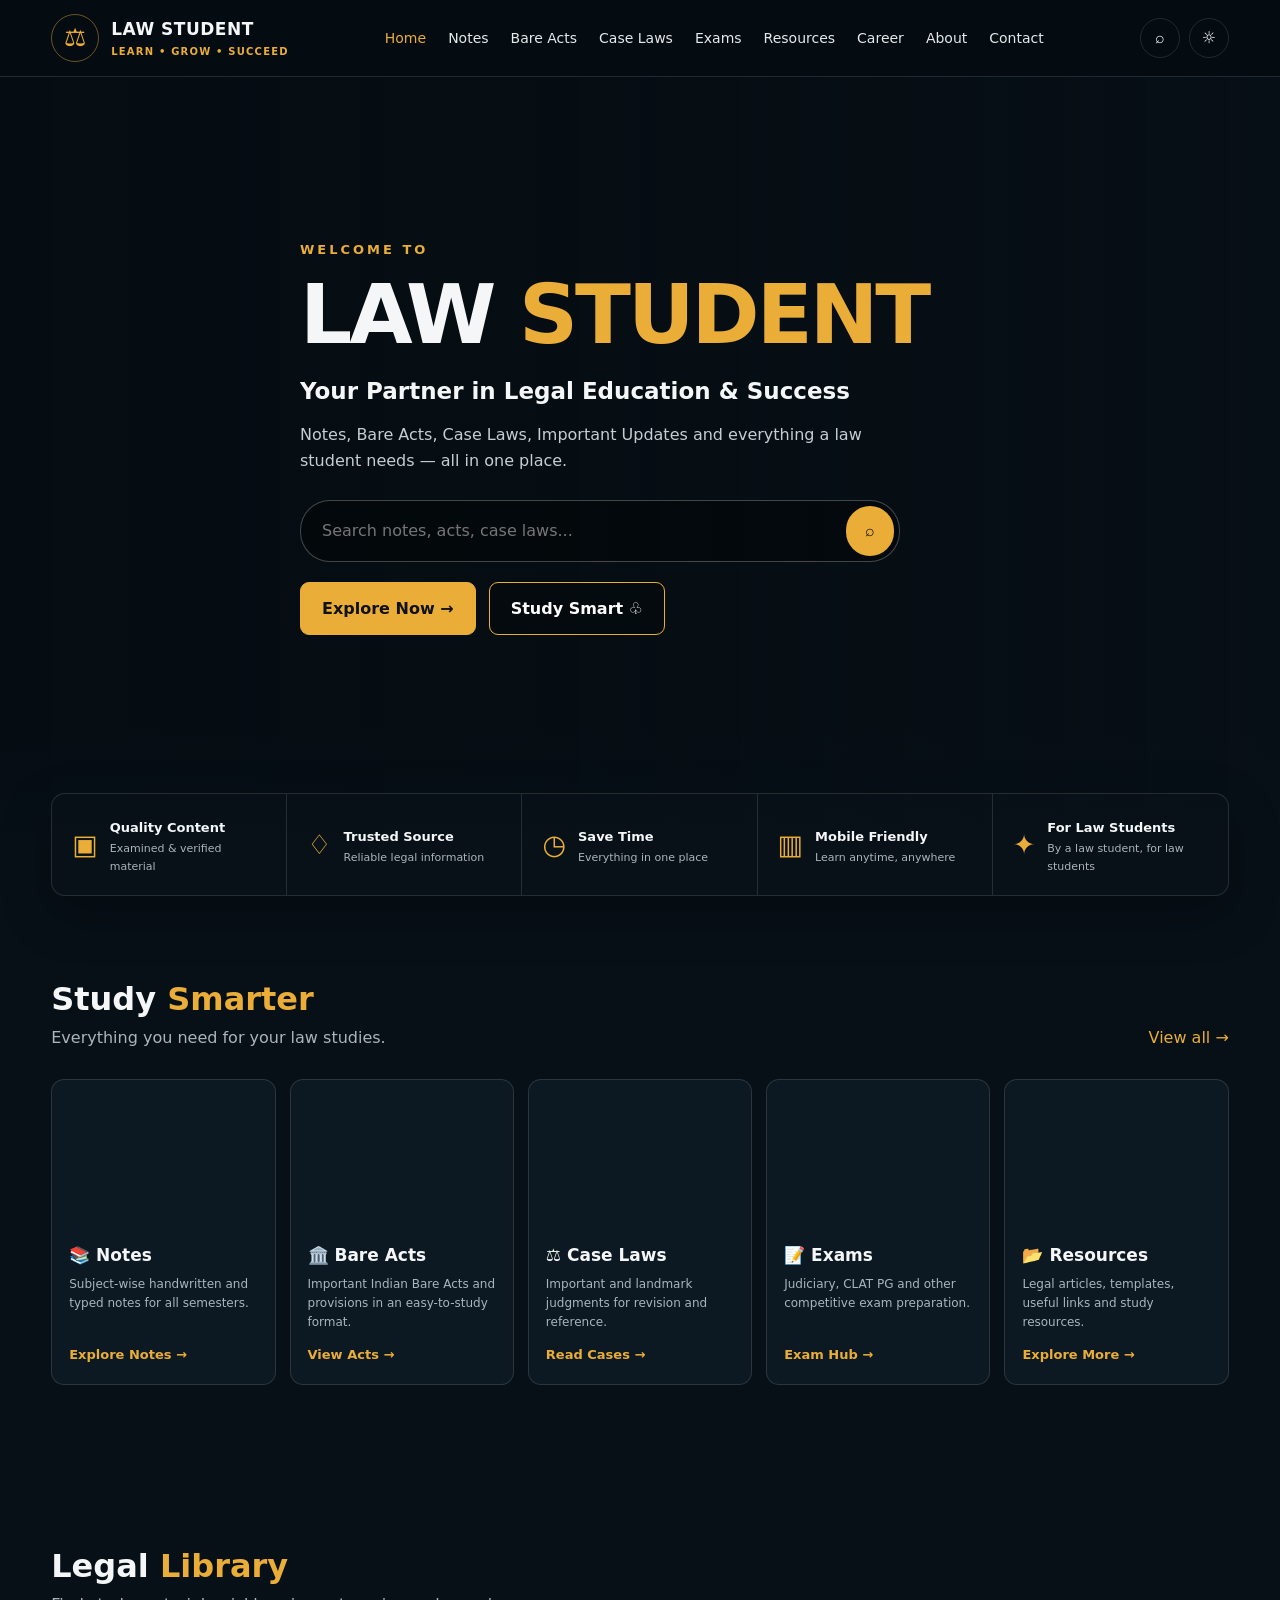
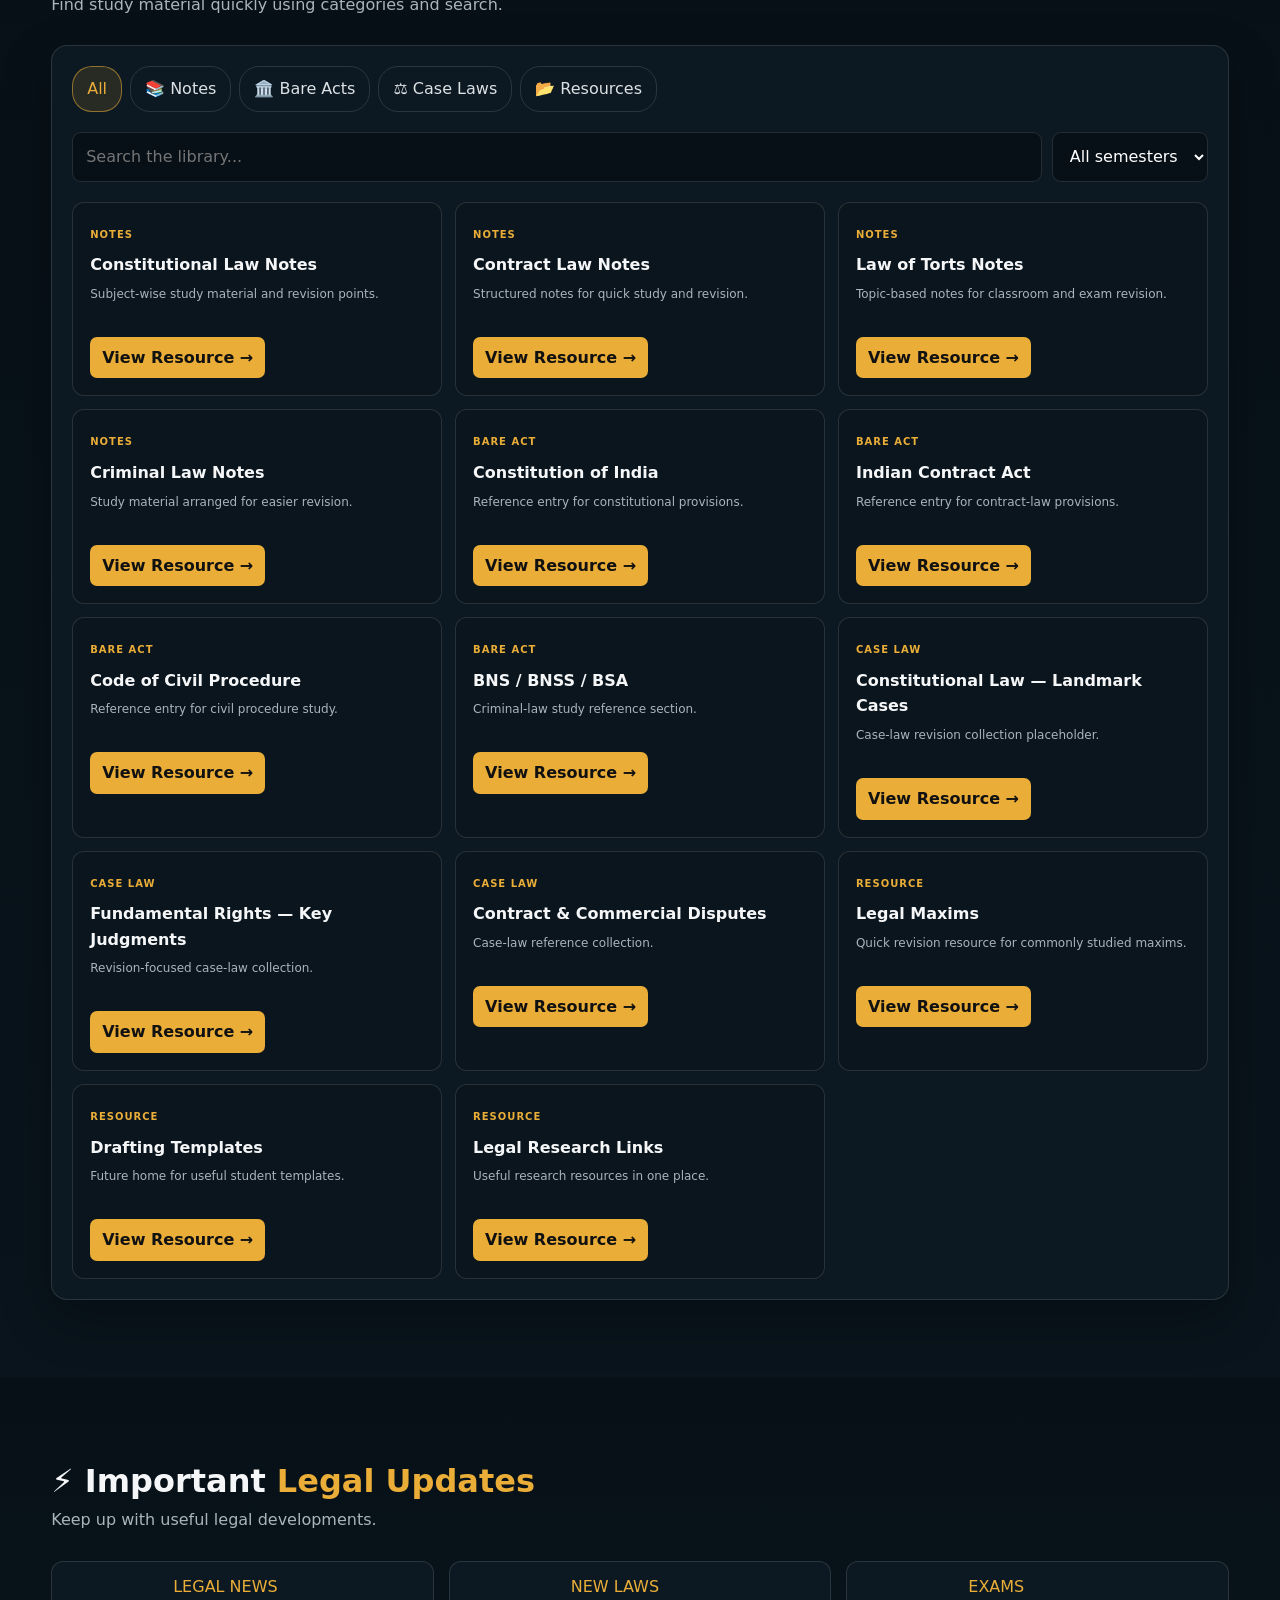
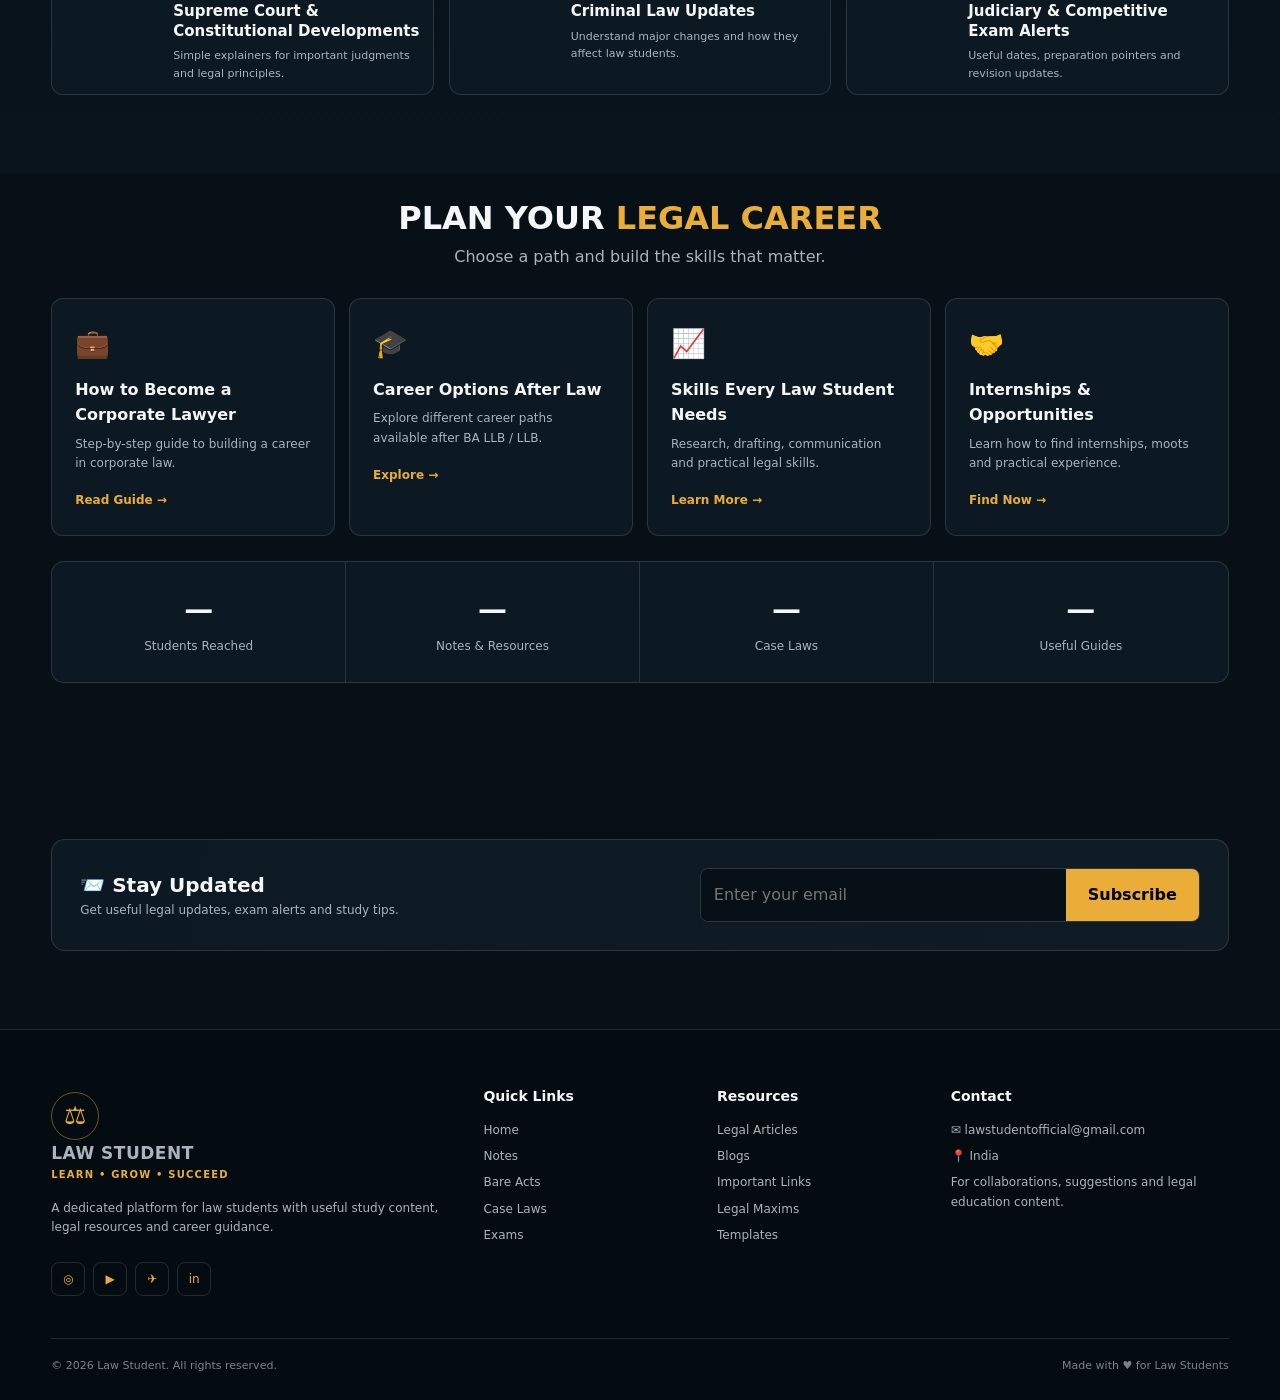
==== commit 6e6c679a: "Update print statement from 'Hello' to 'Goodbye'" ====
--- a/index.html
+++ b/index.html
@@ -6,214 +6,75 @@
 <meta name="description" content="Law Student — Notes, Bare Acts, Case Laws, Exams, Resources and Career Guidance.">
 <title>Law Student | Learn • Grow • Succeed</title>
 <style>
-:root{
-  --bg:#071017;--bg2:#0b151d;--card:#0d1922;--card2:#101f29;
-  --gold:#e9ad38;--gold2:#ffc85a;--text:#f5f6f7;--muted:#aab4bc;
-  --line:rgba(255,255,255,.12);--shadow:0 18px 50px rgba(0,0,0,.28);
-}
-*{box-sizing:border-box;margin:0;padding:0}
-html{scroll-behavior:smooth}
-body{font-family:Inter,system-ui,-apple-system,Segoe UI,Roboto,Arial,sans-serif;background:var(--bg);color:var(--text);line-height:1.6}
-a{text-decoration:none;color:inherit}
-button,input{font:inherit}
-.container{width:min(1180px,92%);margin:auto}
-header{position:sticky;top:0;z-index:100;background:rgba(5,12,17,.9);backdrop-filter:blur(16px);border-bottom:1px solid var(--line)}
-.nav{height:76px;display:flex;align-items:center;justify-content:space-between;gap:20px}
-.brand{display:flex;align-items:center;gap:12px;min-width:max-content}
-.logo{width:48px;height:48px;border:1px solid rgba(233,173,56,.45);border-radius:50%;display:grid;place-items:center;color:var(--gold);font-size:25px}
-.brand strong{display:block;font-size:17px;letter-spacing:.5px}
-.brand small{display:block;color:var(--gold);font-size:10px;font-weight:800;letter-spacing:1.2px}
-.navlinks{display:flex;align-items:center;gap:25px;font-size:14px}
-.navlinks a{color:#e6e9eb;transition:.2s}
-.navlinks a:hover,.navlinks a.active{color:var(--gold)}
-.actions{display:flex;gap:9px;align-items:center}
-.iconbtn,.menu{width:40px;height:40px;border:1px solid var(--line);border-radius:50%;background:transparent;color:#fff;cursor:pointer}
-.menu{display:none;border-radius:10px;font-size:22px}
-.hero{position:relative;min-height:620px;display:flex;align-items:center;overflow:hidden;background:
-linear-gradient(90deg,rgba(5,13,18,.98) 0%,rgba(5,13,18,.88) 42%,rgba(5,13,18,.3) 100%),
-url("https://images.unsplash.com/photo-1589829545856-d10d557cf95f?auto=format&fit=crop&w=1800&q=85") center/cover}
-.hero:after{content:"";position:absolute;inset:auto 0 0;height:120px;background:linear-gradient(transparent,var(--bg))}
-.hero-content{position:relative;z-index:2;padding:85px 0 125px;max-width:680px}
-.kicker{color:var(--gold);font-weight:800;letter-spacing:3px;font-size:13px;margin-bottom:14px}
-h1{font-size:clamp(48px,7vw,82px);line-height:.98;letter-spacing:-3px;margin-bottom:18px}
-.gold{color:var(--gold)}
-.hero h2{font-size:23px;margin-bottom:12px}
-.hero p{color:#c7ced3;max-width:600px;font-size:16px}
-.search{display:flex;max-width:530px;margin:27px 0 20px;border:1px solid rgba(255,255,255,.25);background:rgba(0,0,0,.34);border-radius:30px;padding:5px}
-.search input{flex:1;background:transparent;border:0;outline:0;color:#fff;padding:12px 16px}
-.search button{border:0;border-radius:25px;background:var(--gold);color:#111;width:48px;cursor:pointer}
-.ctas{display:flex;gap:13px;flex-wrap:wrap}
-.btn{display:inline-flex;align-items:center;justify-content:center;gap:9px;padding:13px 21px;border-radius:9px;font-weight:800;border:1px solid var(--gold);transition:.2s;cursor:pointer}
-.btn.primary{background:var(--gold);color:#111}
-.btn.primary:hover{background:var(--gold2);transform:translateY(-2px)}
-.btn.outline{background:rgba(0,0,0,.25);color:#fff}
-.btn.outline:hover{background:rgba(233,173,56,.12)}
-.trust{position:relative;z-index:5;margin-top:-55px}
-.trust-grid{display:grid;grid-template-columns:repeat(5,1fr);border:1px solid var(--line);border-radius:14px;background:rgba(8,17,24,.94);box-shadow:var(--shadow);overflow:hidden}
-.trust-item{padding:20px;display:flex;gap:12px;align-items:center;border-right:1px solid var(--line)}
-.trust-item:last-child{border:0}.trust-icon{font-size:27px;color:var(--gold)}
-.trust-item b{font-size:13px}.trust-item span{display:block;color:var(--muted);font-size:11px}
-section{padding:78px 0}
-.section-head{display:flex;justify-content:space-between;align-items:end;gap:20px;margin-bottom:28px}
-.section-head h2{font-size:32px}.section-head p{color:var(--muted)}
-.cards{display:grid;grid-template-columns:repeat(5,1fr);gap:14px}
-.card{background:var(--card);border:1px solid var(--line);border-radius:13px;overflow:hidden;transition:.25s}
-.card:hover{transform:translateY(-5px);border-color:rgba(233,173,56,.55);box-shadow:var(--shadow)}
-.card-img{height:145px;background-size:cover;background-position:center}
-.card-body{padding:17px}.card h3{font-size:17px;margin-bottom:6px}.card p{color:var(--muted);font-size:12px;min-height:58px}.card a{display:inline-block;margin-top:12px;color:var(--gold);font-size:13px;font-weight:800}
-.updates{background:linear-gradient(180deg,var(--bg),#09141c)}
-.update-grid{display:grid;grid-template-columns:repeat(3,1fr);gap:15px}
-.update{display:flex;gap:14px;padding:12px;border:1px solid var(--line);background:var(--card);border-radius:12px}
-.update-img{width:95px;min-width:95px;height:95px;border-radius:8px;background-size:cover;background-position:center}
-.update h3{font-size:15px;line-height:1.3;margin:3px 0 6px}.update p,.date{font-size:11px;color:var(--muted)}
-.career{padding-top:20px}.career-grid{display:grid;grid-template-columns:repeat(4,1fr);gap:14px}
-.career-card{padding:23px;border:1px solid var(--line);background:var(--card);border-radius:12px}.career-card .big{font-size:28px;margin-bottom:10px}.career-card h3{font-size:16px}.career-card p{color:var(--muted);font-size:12px;margin:7px 0 13px}.career-card a{color:var(--gold);font-size:12px;font-weight:800}
-.stats{display:grid;grid-template-columns:repeat(4,1fr);border:1px solid var(--line);background:var(--card);border-radius:13px;margin-top:25px;overflow:hidden}
-.stat{text-align:center;padding:24px;border-right:1px solid var(--line)}.stat:last-child{border:0}.stat b{display:block;font-size:29px}.stat span{color:var(--muted);font-size:12px}
-.subscribe{display:flex;align-items:center;justify-content:space-between;gap:25px;border:1px solid var(--line);background:linear-gradient(100deg,#0d1922,#101c25);padding:28px;border-radius:14px}
-.subscribe h2{font-size:20px}.subscribe p{color:var(--muted);font-size:12px}
-.subform{display:flex;min-width:min(500px,100%);border:1px solid var(--line);border-radius:8px;overflow:hidden}
-.subform input{flex:1;background:#071017;border:0;outline:0;color:#fff;padding:13px}.subform button{background:var(--gold);border:0;padding:0 22px;font-weight:800;cursor:pointer}
-footer{border-top:1px solid var(--line);padding:55px 0 25px;background:#050c11}.footer-grid{display:grid;grid-template-columns:2fr 1fr 1fr 1.4fr;gap:35px}.footer h3{font-size:14px;margin-bottom:14px}.footer p,.footer a{display:block;color:var(--muted);font-size:12px;margin:7px 0}.social{display:flex;gap:8px;margin-top:18px}.social a{width:34px;height:34px;border:1px solid var(--line);display:grid;place-items:center;border-radius:8px;color:var(--gold)}
-.copyright{border-top:1px solid var(--line);margin-top:35px;padding-top:18px;color:#78838b;font-size:11px;display:flex;justify-content:space-between}
-#top{position:fixed;right:20px;bottom:20px;width:43px;height:43px;border:0;border-radius:50%;background:var(--gold);color:#111;font-size:20px;cursor:pointer;display:none;z-index:90}
-.toast{position:fixed;left:50%;bottom:25px;transform:translate(-50%,20px);background:#17242d;border:1px solid var(--line);padding:12px 18px;border-radius:9px;opacity:0;pointer-events:none;transition:.3s;z-index:200;font-size:13px}.toast.show{opacity:1;transform:translate(-50%,0)}
-@media(max-width:1000px){.navlinks{gap:14px}.cards{grid-template-columns:repeat(3,1fr)}.trust-grid{grid-template-columns:repeat(3,1fr)}.trust-item:nth-child(3){border:0}.career-grid{grid-template-columns:repeat(2,1fr)}}
-@media(max-width:760px){
- .nav{height:66px}.menu{display:block}.navlinks{display:none;position:absolute;top:66px;left:4%;right:4%;padding:14px;background:#09131a;border:1px solid var(--line);border-radius:12px;flex-direction:column;align-items:stretch;gap:0}.navlinks.open{display:flex}.navlinks a{padding:11px 14px;border-bottom:1px solid var(--line)}.navlinks a:last-child{border:0}
- .brand strong{font-size:15px}.brand small{font-size:8px}.logo{width:40px;height:40px}.actions .iconbtn{display:none}
- .hero{min-height:590px}.hero-content{padding:70px 0 100px}.hero h2{font-size:19px}h1{font-size:50px;letter-spacing:-2px}.hero p{font-size:14px}
- .trust{margin-top:-35px}.trust-grid{grid-template-columns:1fr 1fr}.trust-item{padding:14px}.trust-item:nth-child(2){border-right:0}.trust-item:nth-child(3){border-right:1px solid var(--line);border-top:1px solid var(--line)}.trust-item:nth-child(4){border:0;border-top:1px solid var(--line)}.trust-item:nth-child(5){grid-column:1/-1;border:0;border-top:1px solid var(--line)}
- section{padding:55px 0}.section-head{display:block}.section-head h2{font-size:27px}.cards{grid-template-columns:1fr 1fr}.card-img{height:125px}.update-grid{grid-template-columns:1fr}.career-grid{grid-template-columns:1fr 1fr}.stats{grid-template-columns:1fr 1fr}.stat:nth-child(2){border:0}.stat:nth-child(3),.stat:nth-child(4){border-top:1px solid var(--line)}.subscribe{display:block}.subform{margin-top:18px;min-width:0}.footer-grid{grid-template-columns:1fr 1fr}.copyright{display:block}.copyright span{display:block;margin-top:6px}
-}
-@media(max-width:480px){.cards,.career-grid{grid-template-columns:1fr}.card-img{height:170px}.hero{background-position:60% center}.hero-content{padding-top:55px}.search{margin-top:22px}.footer-grid{grid-template-columns:1fr}.section-head h2{font-size:25px}}
+:root{--bg:#071017;--bg2:#0b151d;--card:#0d1922;--card2:#101f29;--gold:#e9ad38;--gold2:#ffc85a;--text:#f5f6f7;--muted:#aab4bc;--line:rgba(255,255,255,.12);--shadow:0 18px 50px rgba(0,0,0,.28)}
+*{box-sizing:border-box;margin:0;padding:0}html{scroll-behavior:smooth}body{font-family:Inter,system-ui,-apple-system,Segoe UI,Roboto,Arial,sans-serif;background:var(--bg);color:var(--text);line-height:1.6}a{text-decoration:none;color:inherit}button,input,select{font:inherit}.container{width:min(1180px,92%);margin:auto}
+header{position:sticky;top:0;z-index:100;background:rgba(5,12,17,.9);backdrop-filter:blur(16px);border-bottom:1px solid var(--line)}.nav{height:76px;display:flex;align-items:center;justify-content:space-between;gap:20px}.brand{display:flex;align-items:center;gap:12px;min-width:max-content}.logo{width:48px;height:48px;border:1px solid rgba(233,173,56,.45);border-radius:50%;display:grid;place-items:center;color:var(--gold);font-size:25px}.brand strong{display:block;font-size:17px;letter-spacing:.5px}.brand small{display:block;color:var(--gold);font-size:10px;font-weight:800;letter-spacing:1.2px}.navlinks{display:flex;align-items:center;gap:22px;font-size:14px}.navlinks a{color:#e6e9eb;transition:.2s}.navlinks a:hover,.navlinks a.active{color:var(--gold)}.actions{display:flex;gap:9px;align-items:center}.iconbtn,.menu{width:40px;height:40px;border:1px solid var(--line);border-radius:50%;background:transparent;color:#fff;cursor:pointer}.menu{display:none;border-radius:10px;font-size:22px}
+.hero{position:relative;min-height:620px;display:flex;align-items:center;overflow:hidden;background:linear-gradient(90deg,rgba(5,13,18,.98) 0%,rgba(5,13,18,.88) 42%,rgba(5,13,18,.3) 100%),url("https://images.unsplash.com/photo-1589829545856-d10d557cf95f?auto=format&fit=crop&w=1800&q=85") center/cover}.hero:after{content:"";position:absolute;inset:auto 0 0;height:120px;background:linear-gradient(transparent,var(--bg))}.hero-content{position:relative;z-index:2;padding:85px 0 125px;max-width:680px}.kicker{color:var(--gold);font-weight:800;letter-spacing:3px;font-size:13px;margin-bottom:14px}h1{font-size:clamp(48px,7vw,82px);line-height:.98;letter-spacing:-3px;margin-bottom:18px}.gold{color:var(--gold)}.hero h2{font-size:23px;margin-bottom:12px}.hero p{color:#c7ced3;max-width:600px;font-size:16px}.search{display:flex;max-width:600px;margin:27px 0 20px;border:1px solid rgba(255,255,255,.25);background:rgba(0,0,0,.34);border-radius:30px;padding:5px}.search input{flex:1;background:transparent;border:0;outline:0;color:#fff;padding:12px 16px}.search button{border:0;border-radius:25px;background:var(--gold);color:#111;width:48px;cursor:pointer}.ctas{display:flex;gap:13px;flex-wrap:wrap}.btn{display:inline-flex;align-items:center;justify-content:center;gap:9px;padding:13px 21px;border-radius:9px;font-weight:800;border:1px solid var(--gold);transition:.2s;cursor:pointer}.btn.primary{background:var(--gold);color:#111}.btn.primary:hover{background:var(--gold2);transform:translateY(-2px)}.btn.outline{background:rgba(0,0,0,.25);color:#fff}.btn.outline:hover{background:rgba(233,173,56,.12)}
+.trust{position:relative;z-index:5;margin-top:-55px}.trust-grid{display:grid;grid-template-columns:repeat(5,1fr);border:1px solid var(--line);border-radius:14px;background:rgba(8,17,24,.94);box-shadow:var(--shadow);overflow:hidden}.trust-item{padding:20px;display:flex;gap:12px;align-items:center;border-right:1px solid var(--line)}.trust-item:last-child{border:0}.trust-icon{font-size:27px;color:var(--gold)}.trust-item b{font-size:13px}.trust-item span{display:block;color:var(--muted);font-size:11px}
+section{padding:78px 0}.section-head{display:flex;justify-content:space-between;align-items:end;gap:20px;margin-bottom:28px}.section-head h2{font-size:32px}.section-head p{color:var(--muted)}.cards{display:grid;grid-template-columns:repeat(5,1fr);gap:14px}.card{background:var(--card);border:1px solid var(--line);border-radius:13px;overflow:hidden;transition:.25s}.card:hover{transform:translateY(-5px);border-color:rgba(233,173,56,.55);box-shadow:var(--shadow)}.card-img{height:145px;background-size:cover;background-position:center}.card-body{padding:17px}.card h3{font-size:17px;margin-bottom:6px}.card p{color:var(--muted);font-size:12px;min-height:58px}.card a{display:inline-block;margin-top:12px;color:var(--gold);font-size:13px;font-weight:800}
+.library{background:linear-gradient(180deg,var(--bg),#09141c)}.library-box{border:1px solid var(--line);background:var(--card);border-radius:16px;padding:20px;box-shadow:var(--shadow)}.library-tools{display:flex;gap:10px;flex-wrap:wrap;margin-bottom:20px}.library-tools input,.library-tools select{background:#071017;color:#fff;border:1px solid var(--line);border-radius:9px;padding:11px 13px;outline:none}.library-tools input{flex:1;min-width:220px}.tabs{display:flex;gap:8px;flex-wrap:wrap;margin-bottom:20px}.tab{border:1px solid var(--line);background:transparent;color:#dce1e4;padding:9px 14px;border-radius:20px;cursor:pointer}.tab.active,.tab:hover{background:rgba(233,173,56,.12);border-color:rgba(233,173,56,.55);color:var(--gold)}.library-grid{display:grid;grid-template-columns:repeat(3,1fr);gap:13px}.resource-card{border:1px solid var(--line);border-radius:12px;padding:17px;background:var(--bg2);transition:.2s}.resource-card:hover{transform:translateY(-3px);border-color:rgba(233,173,56,.5)}.resource-card .tag{font-size:10px;color:var(--gold);font-weight:800;letter-spacing:1px}.resource-card h3{font-size:16px;margin:7px 0}.resource-card p{font-size:12px;color:var(--muted);min-height:40px}.resource-card button{margin-top:12px;border:0;background:var(--gold);color:#111;padding:8px 12px;border-radius:7px;font-weight:800;cursor:pointer}.empty{padding:25px;text-align:center;color:var(--muted);display:none}
+.updates{background:linear-gradient(180deg,var(--bg),#09141c)}.update-grid{display:grid;grid-template-columns:repeat(3,1fr);gap:15px}.update{display:flex;gap:14px;padding:12px;border:1px solid var(--line);background:var(--card);border-radius:12px}.update-img{width:95px;min-width:95px;height:95px;border-radius:8px;background-size:cover;background-position:center}.update h3{font-size:15px;line-height:1.3;margin:3px 0 6px}.update p,.date{font-size:11px;color:var(--muted)}
+.career{padding-top:20px}.career-grid{display:grid;grid-template-columns:repeat(4,1fr);gap:14px}.career-card{padding:23px;border:1px solid var(--line);background:var(--card);border-radius:12px}.career-card .big{font-size:28px;margin-bottom:10px}.career-card h3{font-size:16px}.career-card p{color:var(--muted);font-size:12px;margin:7px 0 13px}.career-card a{color:var(--gold);font-size:12px;font-weight:800}.stats{display:grid;grid-template-columns:repeat(4,1fr);border:1px solid var(--line);background:var(--card);border-radius:13px;margin-top:25px;overflow:hidden}.stat{text-align:center;padding:24px;border-right:1px solid var(--line)}.stat:last-child{border:0}.stat b{display:block;font-size:29px}.stat span{color:var(--muted);font-size:12px}.subscribe{display:flex;align-items:center;justify-content:space-between;gap:25px;border:1px solid var(--line);background:linear-gradient(100deg,#0d1922,#101c25);padding:28px;border-radius:14px}.subscribe h2{font-size:20px}.subscribe p{color:var(--muted);font-size:12px}.subform{display:flex;min-width:min(500px,100%);border:1px solid var(--line);border-radius:8px;overflow:hidden}.subform input{flex:1;background:#071017;border:0;outline:0;color:#fff;padding:13px}.subform button{background:var(--gold);border:0;padding:0 22px;font-weight:800;cursor:pointer}
+footer{border-top:1px solid var(--line);padding:55px 0 25px;background:#050c11}.footer-grid{display:grid;grid-template-columns:2fr 1fr 1fr 1.4fr;gap:35px}.footer h3{font-size:14px;margin-bottom:14px}.footer p,.footer a{display:block;color:var(--muted);font-size:12px;margin:7px 0}.social{display:flex;gap:8px;margin-top:18px}.social a{width:34px;height:34px;border:1px solid var(--line);display:grid;place-items:center;border-radius:8px;color:var(--gold)}.copyright{border-top:1px solid var(--line);margin-top:35px;padding-top:18px;color:#78838b;font-size:11px;display:flex;justify-content:space-between}#top{position:fixed;right:20px;bottom:20px;width:43px;height:43px;border:0;border-radius:50%;background:var(--gold);color:#111;font-size:20px;cursor:pointer;display:none;z-index:90}.toast{position:fixed;left:50%;bottom:25px;transform:translate(-50%,20px);background:#17242d;border:1px solid var(--line);padding:12px 18px;border-radius:9px;opacity:0;pointer-events:none;transition:.3s;z-index:200;font-size:13px}.toast.show{opacity:1;transform:translate(-50%,0)}.modal{position:fixed;inset:0;background:rgba(0,0,0,.72);display:none;align-items:center;justify-content:center;padding:20px;z-index:300}.modal.open{display:flex}.modal-box{width:min(620px,100%);background:#0c1820;border:1px solid rgba(233,173,56,.35);border-radius:16px;padding:24px;box-shadow:var(--shadow);position:relative}.modal-close{position:absolute;right:14px;top:12px;width:34px;height:34px;border-radius:50%;border:1px solid var(--line);background:transparent;color:#fff;cursor:pointer}.modal-box h2{margin:6px 35px 10px 0}.modal-box p{color:var(--muted);font-size:14px}.modal-note{margin-top:17px;padding:13px;border:1px solid var(--line);border-radius:10px;font-size:12px;color:#d9dfe2}
+@media(max-width:1000px){.navlinks{gap:14px}.cards{grid-template-columns:repeat(3,1fr)}.trust-grid{grid-template-columns:repeat(3,1fr)}.trust-item:nth-child(3){border:0}.career-grid{grid-template-columns:repeat(2,1fr)}.library-grid{grid-template-columns:repeat(2,1fr)}}
+@media(max-width:760px){.nav{height:66px}.menu{display:block}.navlinks{display:none;position:absolute;top:66px;left:4%;right:4%;padding:14px;background:#09131a;border:1px solid var(--line);border-radius:12px;flex-direction:column;align-items:stretch;gap:0}.navlinks.open{display:flex}.navlinks a{padding:11px 14px;border-bottom:1px solid var(--line)}.navlinks a:last-child{border:0}.brand strong{font-size:15px}.brand small{font-size:8px}.logo{width:40px;height:40px}.actions .iconbtn{display:none}.hero{min-height:590px}.hero-content{padding:70px 0 100px}.hero h2{font-size:19px}h1{font-size:50px;letter-spacing:-2px}.hero p{font-size:14px}.trust{margin-top:-35px}.trust-grid{grid-template-columns:1fr 1fr}.trust-item{padding:14px}.trust-item:nth-child(2){border-right:0}.trust-item:nth-child(3){border-right:1px solid var(--line);border-top:1px solid var(--line)}.trust-item:nth-child(4){border:0;border-top:1px solid var(--line)}.trust-item:nth-child(5){grid-column:1/-1;border:0;border-top:1px solid var(--line)}section{padding:55px 0}.section-head{display:block}.section-head h2{font-size:27px}.cards{grid-template-columns:1fr 1fr}.card-img{height:125px}.update-grid{grid-template-columns:1fr}.career-grid{grid-template-columns:1fr 1fr}.stats{grid-template-columns:1fr 1fr}.stat:nth-child(2){border:0}.stat:nth-child(3),.stat:nth-child(4){border-top:1px solid var(--line)}.subscribe{display:block}.subform{margin-top:18px;min-width:0}.footer-grid{grid-template-columns:1fr 1fr}.copyright{display:block}.copyright span{display:block;margin-top:6px}.library-grid{grid-template-columns:1fr}}
+@media(max-width:480px){.cards,.career-grid{grid-template-columns:1fr}.card-img{height:170px}.hero{background-position:60% center}.hero-content{padding-top:55px}.search{margin-top:22px}.footer-grid{grid-template-columns:1fr}.section-head h2{font-size:25px}.library-tools{display:block}.library-tools input,.library-tools select{width:100%;margin-bottom:8px}}
 </style>
 </head>
 <body>
-
-<header>
-  <div class="container nav">
-    <a class="brand" href="#home">
-      <div class="logo">⚖</div>
-      <div><strong>LAW STUDENT</strong><small>LEARN • GROW • SUCCEED</small></div>
-    </a>
-    <nav class="navlinks" id="navlinks">
-      <a class="active" href="#home">Home</a><a href="#notes">Notes</a><a href="#acts">Bare Acts</a>
-      <a href="#cases">Case Laws</a><a href="#exams">Exams</a><a href="#resources">Resources</a>
-      <a href="#career">Career</a><a href="#about">About</a><a href="#contact">Contact</a>
-    </nav>
-    <div class="actions"><button class="iconbtn" onclick="focusSearch()" aria-label="Search">⌕</button><button class="iconbtn" onclick="toggleTheme()" aria-label="Theme">☼</button><button class="menu" onclick="toggleMenu()" aria-label="Menu">☰</button></div>
-  </div>
-</header>
-
+<header><div class="container nav">
+<a class="brand" href="#home"><div class="logo">⚖</div><div><strong>LAW STUDENT</strong><small>LEARN • GROW • SUCCEED</small></div></a>
+<nav class="navlinks" id="navlinks"><a class="active" href="#home">Home</a><a href="#notes">Notes</a><a href="#acts">Bare Acts</a><a href="#cases">Case Laws</a><a href="#exams">Exams</a><a href="#resources">Resources</a><a href="#career">Career</a><a href="#about">About</a><a href="#contact">Contact</a></nav>
+<div class="actions"><button class="iconbtn" onclick="focusSearch()" aria-label="Search">⌕</button><button class="iconbtn" onclick="toggleTheme()" aria-label="Theme">☼</button><button class="menu" onclick="toggleMenu()" aria-label="Menu">☰</button></div>
+</div></header>
 <main>
-<section class="hero" id="home">
- <div class="container hero-content">
-   <div class="kicker">WELCOME TO</div>
-   <h1>LAW <span class="gold">STUDENT</span></h1>
-   <h2>Your Partner in Legal Education & Success</h2>
-   <p>Notes, Bare Acts, Case Laws, Important Updates and everything a law student needs — all in one place.</p>
-   <div class="search"><input id="searchInput" type="search" placeholder="Search notes, acts, case laws..." oninput="searchSite()"><button onclick="searchSite()">⌕</button></div>
-   <div class="ctas"><a class="btn primary" href="#notes">Explore Now →</a><a class="btn outline" href="#resources">Study Smart ♧</a></div>
-   <div id="searchResult" style="margin-top:10px;color:var(--gold);font-size:12px"></div>
- </div>
-</section>
-
-<div class="container trust">
- <div class="trust-grid">
-  <div class="trust-item"><div class="trust-icon">▣</div><div><b>Quality Content</b><span>Examined & verified material</span></div></div>
-  <div class="trust-item"><div class="trust-icon">♢</div><div><b>Trusted Source</b><span>Reliable legal information</span></div></div>
-  <div class="trust-item"><div class="trust-icon">◷</div><div><b>Save Time</b><span>Everything in one place</span></div></div>
-  <div class="trust-item"><div class="trust-icon">▥</div><div><b>Mobile Friendly</b><span>Learn anytime, anywhere</span></div></div>
-  <div class="trust-item"><div class="trust-icon">✦</div><div><b>For Law Students</b><span>By a law student, for law students</span></div></div>
- </div>
-</div>
-
-<section id="notes">
- <div class="container">
-  <div class="section-head"><div><h2>Study <span class="gold">Smarter</span></h2><p>Everything you need for your law studies.</p></div><a class="gold" href="#resources">View all →</a></div>
-  <div class="cards">
-   <article class="card"><div class="card-img" style="background-image:url('https://images.unsplash.com/photo-1456324504439-367cee3b3c32?auto=format&fit=crop&w=700&q=80')"></div><div class="card-body"><h3>📚 Notes</h3><p>Subject-wise handwritten and typed notes for all semesters.</p><a href="#resources">Explore Notes →</a></div></article>
-   <article class="card" id="acts"><div class="card-img" style="background-image:url('https://images.unsplash.com/photo-1589994965851-a8f479c573a9?auto=format&fit=crop&w=700&q=80')"></div><div class="card-body"><h3>🏛️ Bare Acts</h3><p>Important Indian Bare Acts and provisions in an easy-to-study format.</p><a href="#resources">View Acts →</a></div></article>
-   <article class="card" id="cases"><div class="card-img" style="background-image:url('https://images.unsplash.com/photo-1589829545856-d10d557cf95f?auto=format&fit=crop&w=700&q=80')"></div><div class="card-body"><h3>⚖️ Case Laws</h3><p>Important and landmark judgments for revision and reference.</p><a href="#updates">Read Cases →</a></div></article>
-   <article class="card" id="exams"><div class="card-img" style="background-image:url('https://images.unsplash.com/photo-1434030216411-0b793f4b4173?auto=format&fit=crop&w=700&q=80')"></div><div class="card-body"><h3>📝 Exams</h3><p>Judiciary, CLAT PG and other competitive exam preparation.</p><a href="#career">Exam Hub →</a></div></article>
-   <article class="card" id="resources"><div class="card-img" style="background-image:url('https://images.unsplash.com/photo-1521587760476-6c12a4b040da?auto=format&fit=crop&w=700&q=80')"></div><div class="card-body"><h3>📂 Resources</h3><p>Legal articles, templates, useful links and study resources.</p><a href="#resources">Explore More →</a></div></article>
-  </div>
- </div>
-</section>
-
-<section class="updates" id="updates">
- <div class="container">
-  <div class="section-head"><div><h2>⚡ Important <span class="gold">Legal Updates</span></h2><p>Keep up with useful legal developments.</p></div><a class="gold" href="#contact">View all →</a></div>
-  <div class="update-grid">
-   <article class="update"><div class="update-img" style="background-image:url('https://images.unsplash.com/photo-1555374018-13a8994ab246?auto=format&fit=crop&w=400&q=80')"></div><div><span class="gold">LEGAL NEWS</span><h3>Supreme Court & Constitutional Developments</h3><p>Simple explainers for important judgments and legal principles.</p></div></article>
-   <article class="update"><div class="update-img" style="background-image:url('https://images.unsplash.com/photo-1589829545856-d10d557cf95f?auto=format&fit=crop&w=400&q=80')"></div><div><span class="gold">NEW LAWS</span><h3>Criminal Law Updates</h3><p>Understand major changes and how they affect law students.</p></div></article>
-   <article class="update"><div class="update-img" style="background-image:url('https://images.unsplash.com/photo-1505664194779-8beaceb93744?auto=format&fit=crop&w=400&q=80')"></div><div><span class="gold">EXAMS</span><h3>Judiciary & Competitive Exam Alerts</h3><p>Useful dates, preparation pointers and revision updates.</p></div></article>
-  </div>
- </div>
-</section>
-
-<section class="career" id="career">
- <div class="container">
-  <div class="section-head" style="justify-content:center;text-align:center"><div><h2>PLAN YOUR <span class="gold">LEGAL CAREER</span></h2><p>Choose a path and build the skills that matter.</p></div></div>
-  <div class="career-grid">
-   <article class="career-card"><div class="big">💼</div><h3>How to Become a Corporate Lawyer</h3><p>Step-by-step guide to building a career in corporate law.</p><a href="#contact">Read Guide →</a></article>
-   <article class="career-card"><div class="big">🎓</div><h3>Career Options After Law</h3><p>Explore different career paths available after BA LLB / LLB.</p><a href="#contact">Explore →</a></article>
-   <article class="career-card"><div class="big">📈</div><h3>Skills Every Law Student Needs</h3><p>Research, drafting, communication and practical legal skills.</p><a href="#contact">Learn More →</a></article>
-   <article class="career-card"><div class="big">🤝</div><h3>Internships & Opportunities</h3><p>Learn how to find internships, moots and practical experience.</p><a href="#contact">Find Now →</a></article>
-  </div>
-  <div class="stats"><div class="stat"><b>5000+</b><span>Students Reached</span></div><div class="stat"><b>1000+</b><span>Notes & Resources</span></div><div class="stat"><b>500+</b><span>Case Laws</span></div><div class="stat"><b>50+</b><span>Useful Guides</span></div></div>
- </div>
-</section>
-
-<section id="about">
- <div class="container">
-  <div class="subscribe">
-   <div><h2>📨 Stay Updated</h2><p>Get useful legal updates, exam alerts and study tips.</p></div>
-   <form class="subform" onsubmit="subscribe(event)"><input type="email" required placeholder="Enter your email"><button>Subscribe</button></form>
-  </div>
- </div>
-</section>
+<section class="hero" id="home"><div class="container hero-content"><div class="kicker">WELCOME TO</div><h1>LAW <span class="gold">STUDENT</span></h1><h2>Your Partner in Legal Education & Success</h2><p>Notes, Bare Acts, Case Laws, Important Updates and everything a law student needs — all in one place.</p><div class="search"><input id="searchInput" type="search" placeholder="Search notes, acts, case laws..." oninput="searchSite()"><button onclick="searchSite()">⌕</button></div><div class="ctas"><a class="btn primary" href="#library">Explore Now →</a><a class="btn outline" href="#resources">Study Smart ♧</a></div><div id="searchResult" style="margin-top:10px;color:var(--gold);font-size:12px"></div></div></section>
+<div class="container trust"><div class="trust-grid"><div class="trust-item"><div class="trust-icon">▣</div><div><b>Quality Content</b><span>Examined & verified material</span></div></div><div class="trust-item"><div class="trust-icon">♢</div><div><b>Trusted Source</b><span>Reliable legal information</span></div></div><div class="trust-item"><div class="trust-icon">◷</div><div><b>Save Time</b><span>Everything in one place</span></div></div><div class="trust-item"><div class="trust-icon">▥</div><div><b>Mobile Friendly</b><span>Learn anytime, anywhere</span></div></div><div class="trust-item"><div class="trust-icon">✦</div><div><b>For Law Students</b><span>By a law student, for law students</span></div></div></div></div>
+<section id="notes"><div class="container"><div class="section-head"><div><h2>Study <span class="gold">Smarter</span></h2><p>Everything you need for your law studies.</p></div><a class="gold" href="#library">View all →</a></div><div class="cards">
+<article class="card"><div class="card-img" style="background-image:url('https://images.unsplash.com/photo-1456324504439-367cee3b3c32?auto=format&fit=crop&w=700&q=80')"></div><div class="card-body"><h3>📚 Notes</h3><p>Subject-wise handwritten and typed notes for all semesters.</p><a href="#library" onclick="setTab('notes')">Explore Notes →</a></div></article>
+<article class="card" id="acts"><div class="card-img" style="background-image:url('https://images.unsplash.com/photo-1589994965851-a8f479c573a9?auto=format&fit=crop&w=700&q=80')"></div><div class="card-body"><h3>🏛️ Bare Acts</h3><p>Important Indian Bare Acts and provisions in an easy-to-study format.</p><a href="#library" onclick="setTab('acts')">View Acts →</a></div></article>
+<article class="card" id="cases"><div class="card-img" style="background-image:url('https://images.unsplash.com/photo-1589829545856-d10d557cf95f?auto=format&fit=crop&w=700&q=80')"></div><div class="card-body"><h3>⚖️ Case Laws</h3><p>Important and landmark judgments for revision and reference.</p><a href="#library" onclick="setTab('cases')">Read Cases →</a></div></article>
+<article class="card" id="exams"><div class="card-img" style="background-image:url('https://images.unsplash.com/photo-1434030216411-0b793f4b4173?auto=format&fit=crop&w=700&q=80')"></div><div class="card-body"><h3>📝 Exams</h3><p>Judiciary, CLAT PG and other competitive exam preparation.</p><a href="#career">Exam Hub →</a></div></article>
+<article class="card" id="resources"><div class="card-img" style="background-image:url('https://images.unsplash.com/photo-1521587760476-6c12a4b040da?auto=format&fit=crop&w=700&q=80')"></div><div class="card-body"><h3>📂 Resources</h3><p>Legal articles, templates, useful links and study resources.</p><a href="#library" onclick="setTab('resources')">Explore More →</a></div></article>
+</div></div></section>
+<section class="library" id="library"><div class="container"><div class="section-head"><div><h2>Legal <span class="gold">Library</span></h2><p>Find study material quickly using categories and search.</p></div></div><div class="library-box"><div class="tabs"><button class="tab active" data-tab="all" onclick="setTab('all')">All</button><button class="tab" data-tab="notes" onclick="setTab('notes')">📚 Notes</button><button class="tab" data-tab="acts" onclick="setTab('acts')">🏛️ Bare Acts</button><button class="tab" data-tab="cases" onclick="setTab('cases')">⚖️ Case Laws</button><button class="tab" data-tab="resources" onclick="setTab('resources')">📂 Resources</button></div><div class="library-tools"><input id="librarySearch" type="search" placeholder="Search the library..." oninput="filterLibrary()"><select id="semesterFilter" onchange="filterLibrary()"><option value="all">All semesters</option><option value="1">Semester 1</option><option value="2">Semester 2</option><option value="3">Semester 3</option><option value="4">Semester 4</option><option value="5">Semester 5</option><option value="6">Semester 6</option><option value="7">Semester 7</option><option value="8">Semester 8</option><option value="9">Semester 9</option><option value="10">Semester 10</option></select></div><div class="library-grid" id="libraryGrid"></div><div class="empty" id="emptyState">No matching material found. Try another keyword or category.</div></div></div></section>
+<section class="updates" id="updates"><div class="container"><div class="section-head"><div><h2>⚡ Important <span class="gold">Legal Updates</span></h2><p>Keep up with useful legal developments.</p></div></div><div class="update-grid"><article class="update"><div class="update-img" style="background-image:url('https://images.unsplash.com/photo-1555374018-13a8994ab246?auto=format&fit=crop&w=400&q=80')"></div><div><span class="gold">LEGAL NEWS</span><h3>Supreme Court & Constitutional Developments</h3><p>Simple explainers for important judgments and legal principles.</p></div></article><article class="update"><div class="update-img" style="background-image:url('https://images.unsplash.com/photo-1589829545856-d10d557cf95f?auto=format&fit=crop&w=400&q=80')"></div><div><span class="gold">NEW LAWS</span><h3>Criminal Law Updates</h3><p>Understand major changes and how they affect law students.</p></div></article><article class="update"><div class="update-img" style="background-image:url('https://images.unsplash.com/photo-1505664194779-8beaceb93744?auto=format&fit=crop&w=400&q=80')"></div><div><span class="gold">EXAMS</span><h3>Judiciary & Competitive Exam Alerts</h3><p>Useful dates, preparation pointers and revision updates.</p></div></article></div></div></section>
+<section class="career" id="career"><div class="container"><div class="section-head" style="justify-content:center;text-align:center"><div><h2>PLAN YOUR <span class="gold">LEGAL CAREER</span></h2><p>Choose a path and build the skills that matter.</p></div></div><div class="career-grid"><article class="career-card"><div class="big">💼</div><h3>How to Become a Corporate Lawyer</h3><p>Step-by-step guide to building a career in corporate law.</p><a href="#about">Read Guide →</a></article><article class="career-card"><div class="big">🎓</div><h3>Career Options After Law</h3><p>Explore different career paths available after BA LLB / LLB.</p><a href="#about">Explore →</a></article><article class="career-card"><div class="big">📈</div><h3>Skills Every Law Student Needs</h3><p>Research, drafting, communication and practical legal skills.</p><a href="#about">Learn More →</a></article><article class="career-card"><div class="big">🤝</div><h3>Internships & Opportunities</h3><p>Learn how to find internships, moots and practical experience.</p><a href="#about">Find Now →</a></article></div><div class="stats"><div class="stat"><b>—</b><span>Students Reached</span></div><div class="stat"><b>—</b><span>Notes & Resources</span></div><div class="stat"><b>—</b><span>Case Laws</span></div><div class="stat"><b>—</b><span>Useful Guides</span></div></div></div></section>
+<section id="about"><div class="container"><div class="subscribe"><div><h2>📨 Stay Updated</h2><p>Get useful legal updates, exam alerts and study tips.</p></div><form class="subform" onsubmit="subscribe(event)"><input type="email" required placeholder="Enter your email"><button>Subscribe</button></form></div></div></section>
 </main>
-
-<footer class="footer" id="contact">
- <div class="container">
-  <div class="footer-grid">
-   <div><a class="brand" href="#home"><div class="logo">⚖</div><div><strong>LAW STUDENT</strong><small>LEARN • GROW • SUCCEED</small></div></a><p style="margin-top:16px">A dedicated platform for law students with useful study content, legal resources and career guidance.</p><div class="social"><a href="#" onclick="demo(event)">◎</a><a href="#" onclick="demo(event)">▶</a><a href="#" onclick="demo(event)">✈</a><a href="#" onclick="demo(event)">in</a></div></div>
-   <div><h3>Quick Links</h3><a href="#home">Home</a><a href="#notes">Notes</a><a href="#acts">Bare Acts</a><a href="#cases">Case Laws</a><a href="#exams">Exams</a></div>
-   <div><h3>Resources</h3><a href="#resources">Legal Articles</a><a href="#resources">Blogs</a><a href="#resources">Important Links</a><a href="#resources">Legal Maxims</a><a href="#resources">Templates</a></div>
-   <div><h3>Contact</h3><p>✉ shivam895711@gmail.com</p><p>📍 India</p><p>For collaborations, suggestions and legal education content.</p></div>
-  </div>
-  <div class="copyright"><span>© 2026 Law Student. All rights reserved.</span><span>Made with ♥ for Law Students</span></div>
- </div>
-</footer>
-
-<button id="top" onclick="window.scrollTo({top:0,behavior:'smooth'})">↑</button>
-<div class="toast" id="toast"></div>
-
+<footer class="footer" id="contact"><div class="container"><div class="footer-grid"><div><a class="brand" href="#home"><div class="logo">⚖</div><div><strong>LAW STUDENT</strong><small>LEARN • GROW • SUCCEED</small></div></a><p style="margin-top:16px">A dedicated platform for law students with useful study content, legal resources and career guidance.</p><div class="social"><a href="#" onclick="demo(event)">◎</a><a href="#" onclick="demo(event)">▶</a><a href="#" onclick="demo(event)">✈</a><a href="#" onclick="demo(event)">in</a></div></div><div><h3>Quick Links</h3><a href="#home">Home</a><a href="#notes">Notes</a><a href="#acts">Bare Acts</a><a href="#cases">Case Laws</a><a href="#exams">Exams</a></div><div><h3>Resources</h3><a href="#library">Legal Articles</a><a href="#library">Blogs</a><a href="#library">Important Links</a><a href="#library">Legal Maxims</a><a href="#library">Templates</a></div><div><h3>Contact</h3><p>✉ lawstudentofficial@gmail.com</p><p>📍 India</p><p>For collaborations, suggestions and legal education content.</p></div></div><div class="copyright"><span>© 2026 Law Student. All rights reserved.</span><span>Made with ♥ for Law Students</span></div></div></footer>
+<button id="top" onclick="window.scrollTo({top:0,behavior:'smooth'})">↑</button><div class="toast" id="toast"></div>
+<div class="modal" id="modal" onclick="closeModal(event)"><div class="modal-box"><button class="modal-close" onclick="closeModal()">×</button><span class="gold" id="modalTag">RESOURCE</span><h2 id="modalTitle">Resource</h2><p id="modalDesc"></p><div class="modal-note">This is a library entry placeholder. Add your actual PDF, article, Act link or judgment URL here when you publish the material.</div></div></div>
 <script>
+const libraryData=[
+ {type:'notes',tag:'NOTES',title:'Constitutional Law Notes',desc:'Subject-wise study material and revision points.',sem:'1'},
+ {type:'notes',tag:'NOTES',title:'Contract Law Notes',desc:'Structured notes for quick study and revision.',sem:'1'},
+ {type:'notes',tag:'NOTES',title:'Law of Torts Notes',desc:'Topic-based notes for classroom and exam revision.',sem:'2'},
+ {type:'notes',tag:'NOTES',title:'Criminal Law Notes',desc:'Study material arranged for easier revision.',sem:'3'},
+ {type:'acts',tag:'BARE ACT',title:'Constitution of India',desc:'Reference entry for constitutional provisions.',sem:'all'},
+ {type:'acts',tag:'BARE ACT',title:'Indian Contract Act',desc:'Reference entry for contract-law provisions.',sem:'1'},
+ {type:'acts',tag:'BARE ACT',title:'Code of Civil Procedure',desc:'Reference entry for civil procedure study.',sem:'4'},
+ {type:'acts',tag:'BARE ACT',title:'BNS / BNSS / BSA',desc:'Criminal-law study reference section.',sem:'3'},
+ {type:'cases',tag:'CASE LAW',title:'Constitutional Law — Landmark Cases',desc:'Case-law revision collection placeholder.',sem:'1'},
+ {type:'cases',tag:'CASE LAW',title:'Fundamental Rights — Key Judgments',desc:'Revision-focused case-law collection.',sem:'1'},
+ {type:'cases',tag:'CASE LAW',title:'Contract & Commercial Disputes',desc:'Case-law reference collection.',sem:'5'},
+ {type:'resources',tag:'RESOURCE',title:'Legal Maxims',desc:'Quick revision resource for commonly studied maxims.',sem:'all'},
+ {type:'resources',tag:'RESOURCE',title:'Drafting Templates',desc:'Future home for useful student templates.',sem:'all'},
+ {type:'resources',tag:'RESOURCE',title:'Legal Research Links',desc:'Useful research resources in one place.',sem:'all'}
+];
+let currentTab='all';
 function toggleMenu(){document.getElementById('navlinks').classList.toggle('open')}
 function focusSearch(){document.getElementById('searchInput').focus();document.getElementById('home').scrollIntoView({behavior:'smooth'})}
-function searchSite(){
- const q=document.getElementById('searchInput').value.trim().toLowerCase(), r=document.getElementById('searchResult');
- if(!q){r.textContent='';return}
- const terms={notes:'#notes',bare:'#acts','bare acts':'#acts','case':'#cases','case laws':'#cases',exam:'#exams',career:'#career',resource:'#resources'};
- let found=Object.keys(terms).find(k=>q.includes(k));
- if(found){r.innerHTML='Found: <a style="text-decoration:underline" href="'+terms[found]+'">Open '+found+' section →</a>'}
- else r.textContent='Search ready — add your notes, acts and case-law links here.';
-}
-function toggleTheme(){
- const root=document.documentElement;
- const light=root.dataset.light==='1';
- if(light){root.dataset.light='0';root.style.setProperty('--bg','#071017');root.style.setProperty('--card','#0d1922');document.body.style.color=''}
- else{root.dataset.light='1';root.style.setProperty('--bg','#f4f6f7');root.style.setProperty('--card','#ffffff');document.body.style.color='#182027'}
- showToast(light?'Dark mode on':'Light mode on');
-}
+function searchSite(){const q=document.getElementById('searchInput').value.trim().toLowerCase(),r=document.getElementById('searchResult');if(!q){r.textContent='';return}const map={notes:'notes',bare:'acts','bare acts':'acts','case':'cases','case laws':'cases',exam:'career',career:'career',resource:'resources'};const found=Object.keys(map).find(k=>q.includes(k));if(found){r.innerHTML='Found: <a style="text-decoration:underline" href="#library" onclick="setTab(\''+map[found]+'\')">Open '+found+' section →</a>'}else{r.innerHTML='Search the <a style="text-decoration:underline" href="#library">Legal Library →</a>';document.getElementById('librarySearch').value=q;setTab('all');filterLibrary()}}
+function setTab(tab){currentTab=tab;document.querySelectorAll('.tab').forEach(b=>b.classList.toggle('active',b.dataset.tab===tab));document.getElementById('library').scrollIntoView({behavior:'smooth',block:'start'});filterLibrary()}
+function filterLibrary(){const q=document.getElementById('librarySearch').value.trim().toLowerCase(),sem=document.getElementById('semesterFilter').value,grid=document.getElementById('libraryGrid'),empty=document.getElementById('emptyState');const data=libraryData.filter(x=>(currentTab==='all'||x.type===currentTab)&&(sem==='all'||x.sem==='all'||x.sem===sem)&&(!q||(x.title+' '+x.desc+' '+x.tag).toLowerCase().includes(q)));grid.innerHTML=data.map((x,i)=>`<article class="resource-card"><span class="tag">${x.tag}</span><h3>${x.title}</h3><p>${x.desc}</p><button onclick="openModal(${libraryData.indexOf(x)})">View Resource →</button></article>`).join('');empty.style.display=data.length?'none':'block'}
+function openModal(i){const x=libraryData[i];document.getElementById('modalTag').textContent=x.tag;document.getElementById('modalTitle').textContent=x.title;document.getElementById('modalDesc').textContent=x.desc;document.getElementById('modal').classList.add('open');document.body.style.overflow='hidden'}
+function closeModal(e){if(!e||e.target.id==='modal'||e.target.classList.contains('modal-close')){document.getElementById('modal').classList.remove('open');document.body.style.overflow=''}}
+function toggleTheme(){const root=document.documentElement,light=root.dataset.light==='1';if(light){root.dataset.light='0';root.style.setProperty('--bg','#071017');root.style.setProperty('--card','#0d1922');document.body.style.color=''}else{root.dataset.light='1';root.style.setProperty('--bg','#f4f6f7');root.style.setProperty('--card','#fff');root.style.setProperty('--card2','#fff');document.body.style.color='#182027'}showToast(light?'Dark mode on':'Light mode on')}
 function subscribe(e){e.preventDefault();e.target.reset();showToast('Thanks! You are subscribed.')}
 function demo(e){e.preventDefault();showToast('Add your social-media link here.')}
 function showToast(t){const x=document.getElementById('toast');x.textContent=t;x.classList.add('show');setTimeout(()=>x.classList.remove('show'),2500)}
-window.addEventListener('scroll',()=>document.getElementById('top').style.display=scrollY>450?'block':'none');
-document.querySelectorAll('.navlinks a').forEach(a=>a.addEventListener('click',()=>document.getElementById('navlinks').classList.remove('open')));
+window.addEventListener('scroll',()=>document.getElementById('top').style.display=scrollY>450?'block':'none');document.querySelectorAll('.navlinks a').forEach(a=>a.addEventListener('click',()=>document.getElementById('navlinks').classList.remove('open')));document.addEventListener('keydown',e=>{if(e.key==='Escape')closeModal()});filterLibrary();
 </script>
 </body>
 </html>
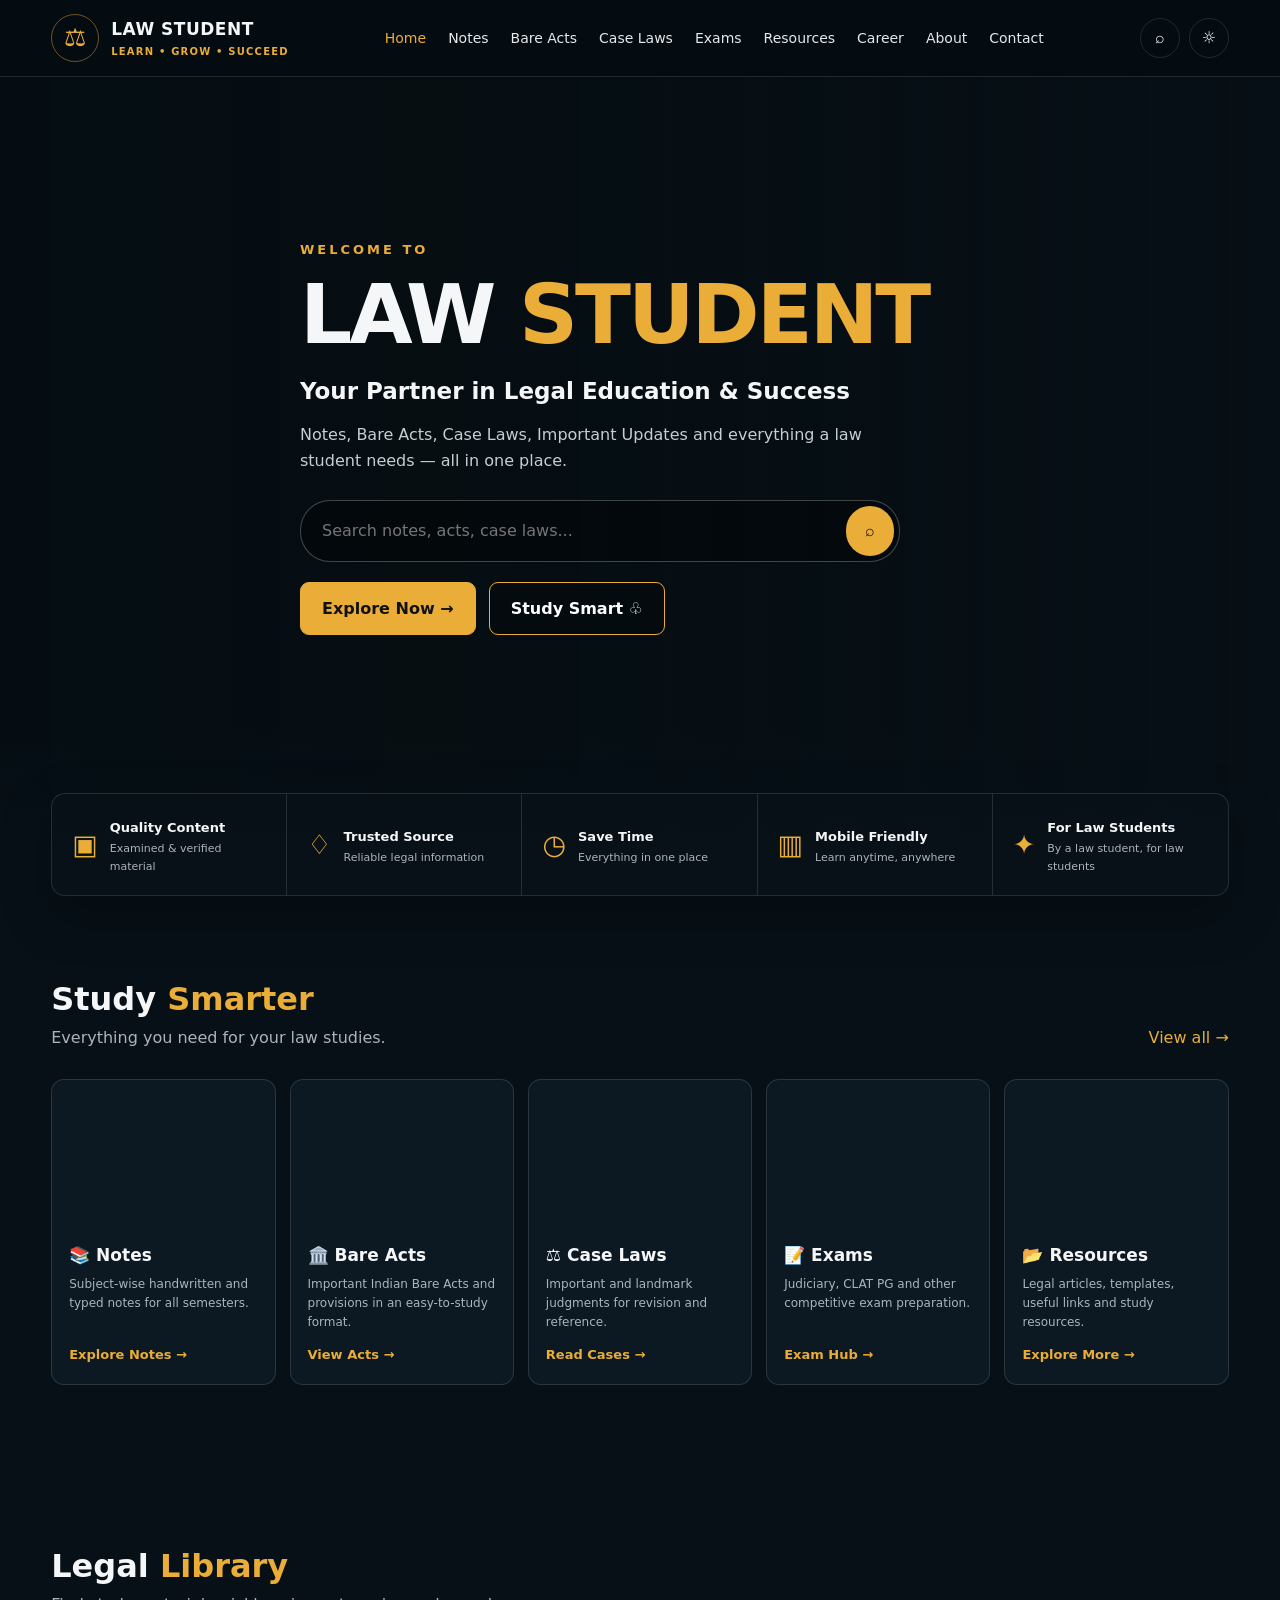
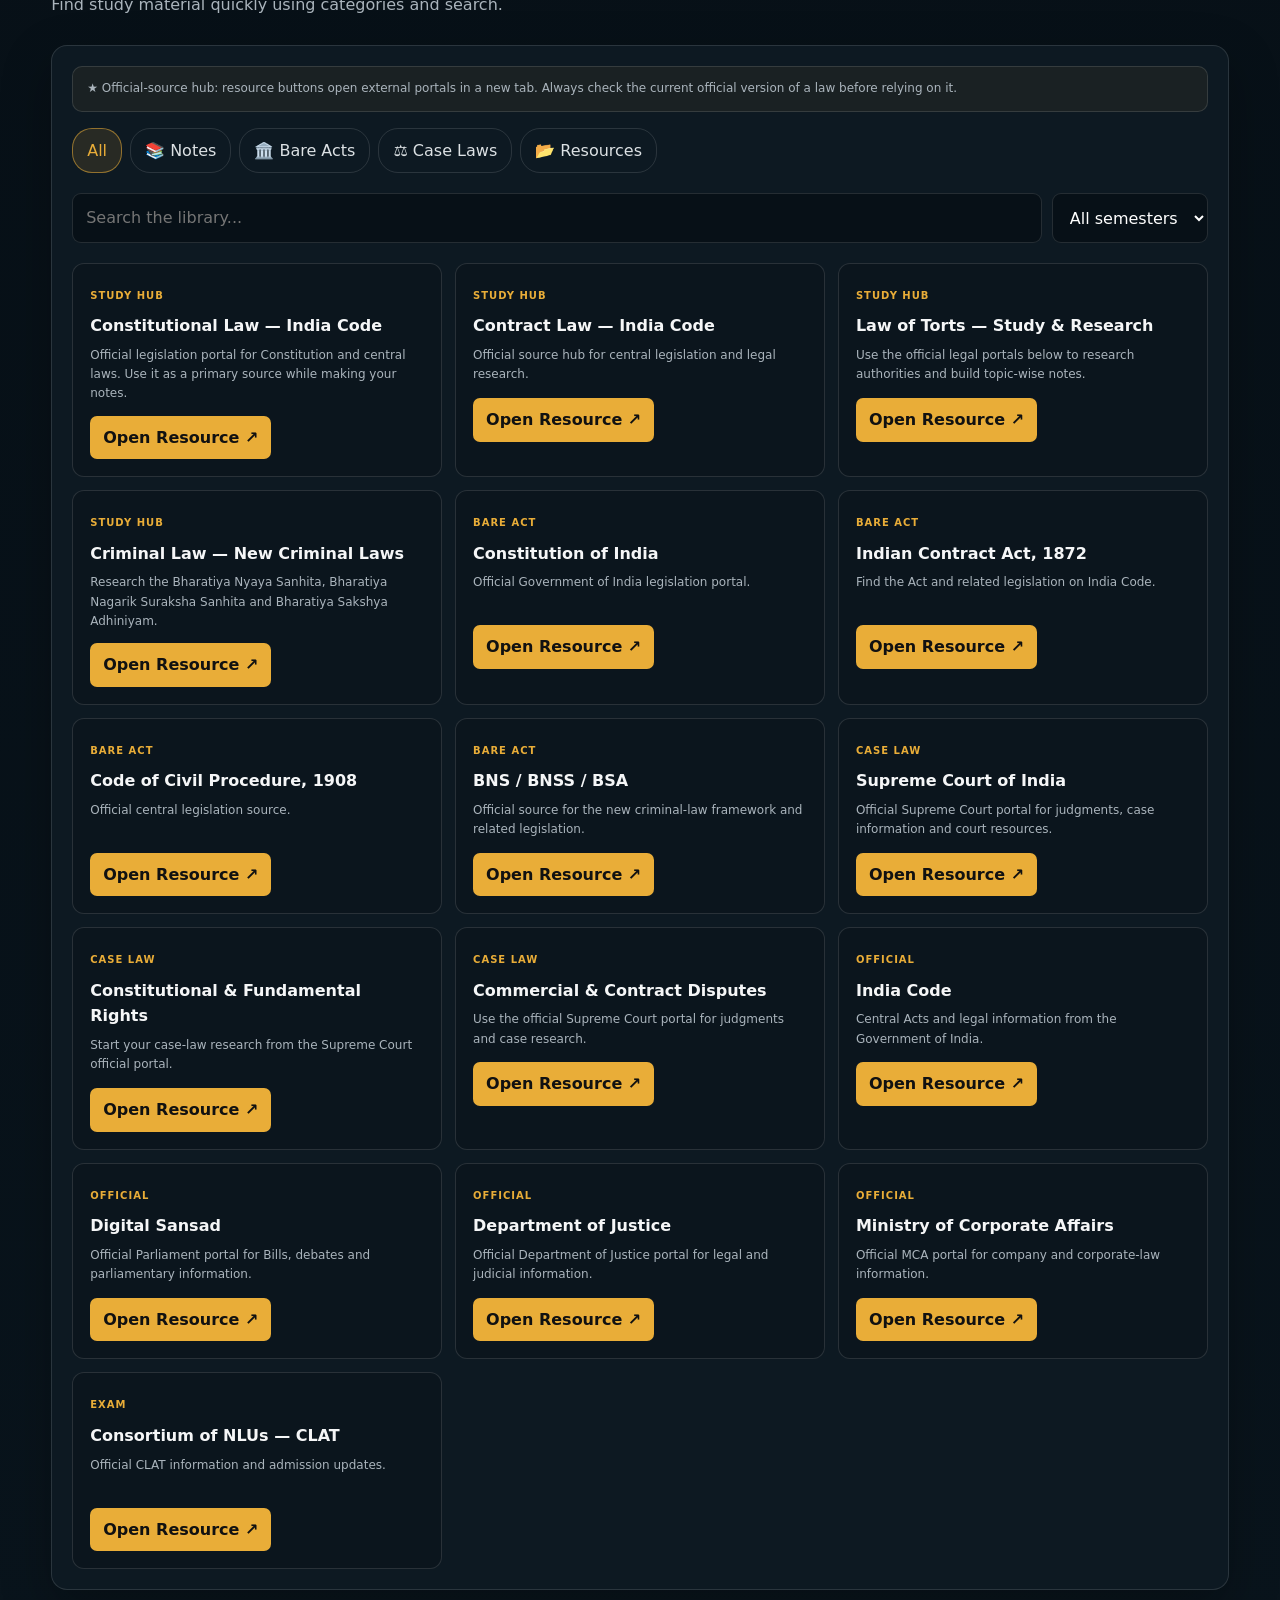
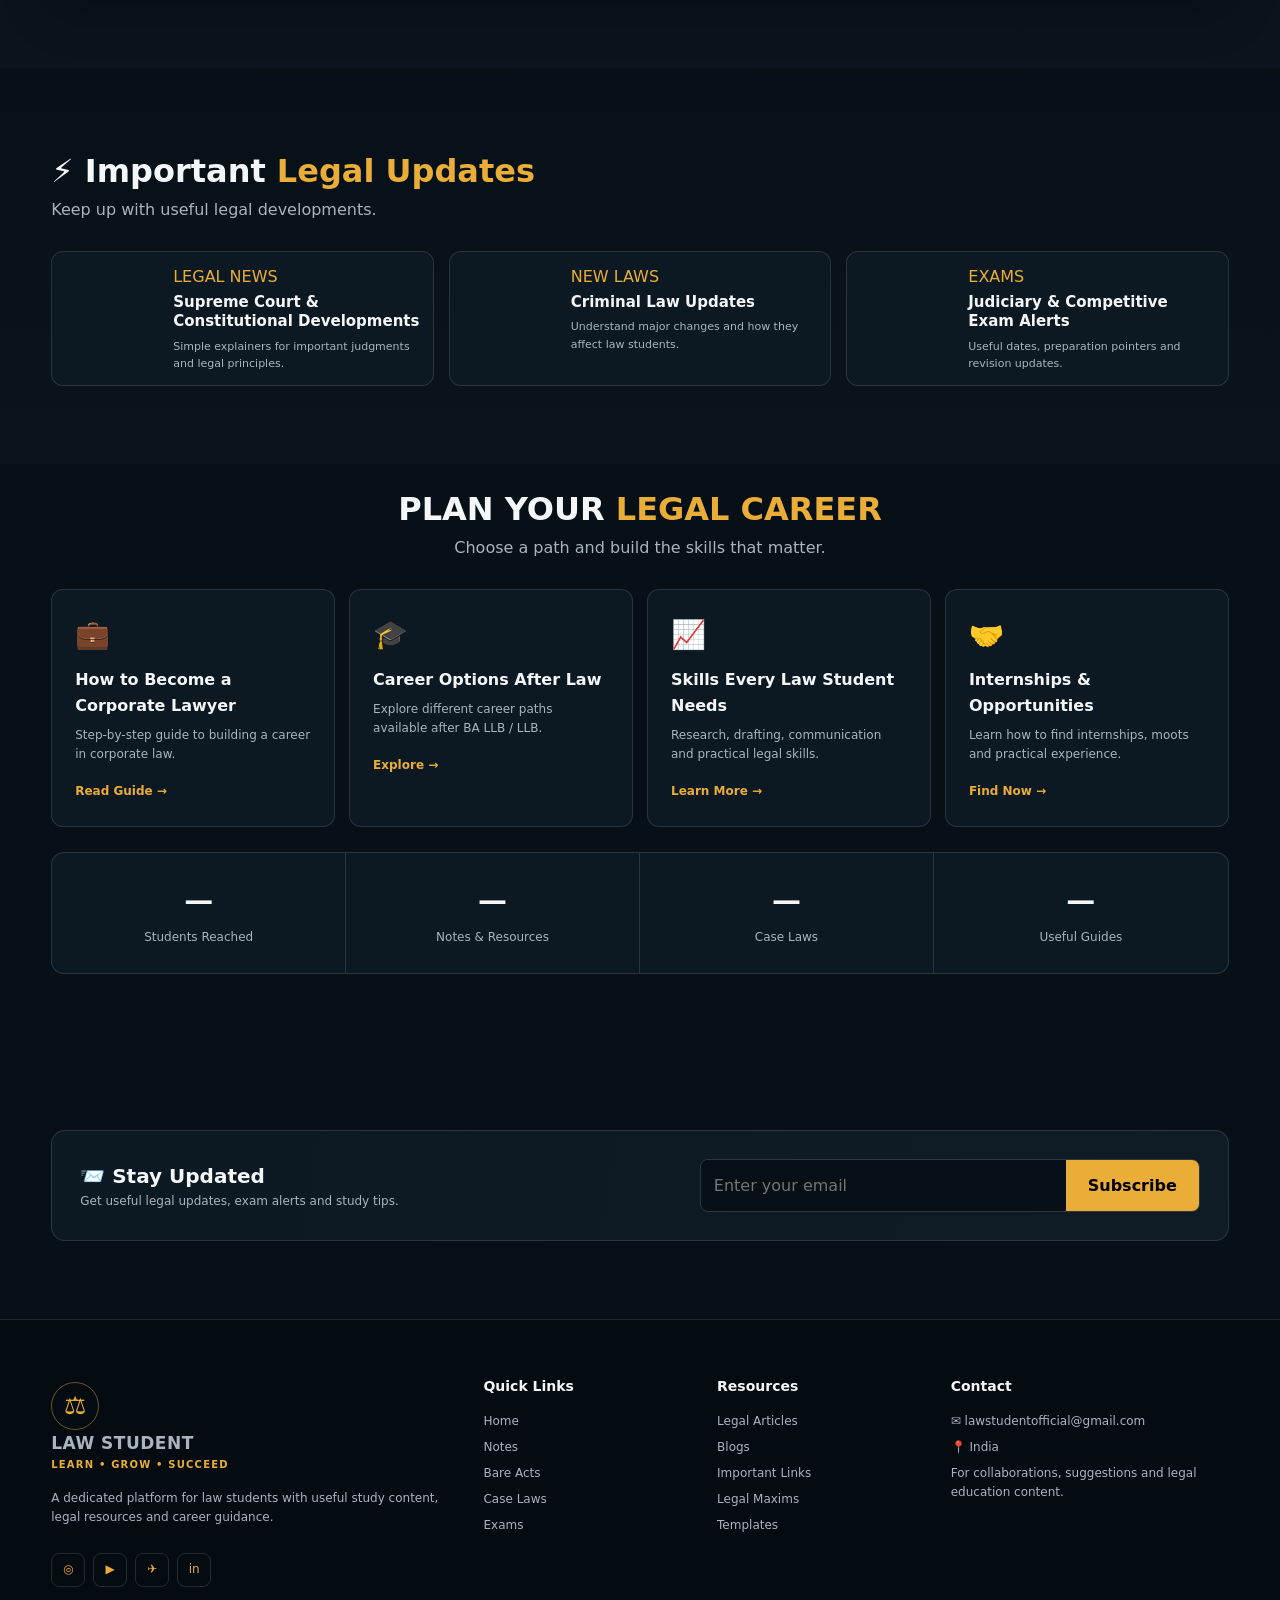
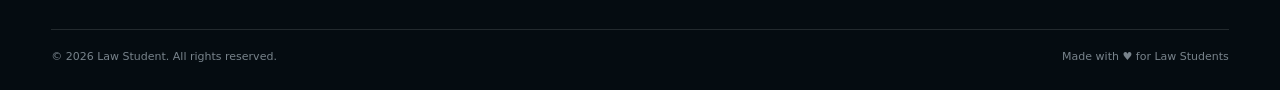
==== commit 880a6787: "Refactor library section and update resources" ====
--- a/index.html
+++ b/index.html
@@ -12,7 +12,7 @@
 .hero{position:relative;min-height:620px;display:flex;align-items:center;overflow:hidden;background:linear-gradient(90deg,rgba(5,13,18,.98) 0%,rgba(5,13,18,.88) 42%,rgba(5,13,18,.3) 100%),url("https://images.unsplash.com/photo-1589829545856-d10d557cf95f?auto=format&fit=crop&w=1800&q=85") center/cover}.hero:after{content:"";position:absolute;inset:auto 0 0;height:120px;background:linear-gradient(transparent,var(--bg))}.hero-content{position:relative;z-index:2;padding:85px 0 125px;max-width:680px}.kicker{color:var(--gold);font-weight:800;letter-spacing:3px;font-size:13px;margin-bottom:14px}h1{font-size:clamp(48px,7vw,82px);line-height:.98;letter-spacing:-3px;margin-bottom:18px}.gold{color:var(--gold)}.hero h2{font-size:23px;margin-bottom:12px}.hero p{color:#c7ced3;max-width:600px;font-size:16px}.search{display:flex;max-width:600px;margin:27px 0 20px;border:1px solid rgba(255,255,255,.25);background:rgba(0,0,0,.34);border-radius:30px;padding:5px}.search input{flex:1;background:transparent;border:0;outline:0;color:#fff;padding:12px 16px}.search button{border:0;border-radius:25px;background:var(--gold);color:#111;width:48px;cursor:pointer}.ctas{display:flex;gap:13px;flex-wrap:wrap}.btn{display:inline-flex;align-items:center;justify-content:center;gap:9px;padding:13px 21px;border-radius:9px;font-weight:800;border:1px solid var(--gold);transition:.2s;cursor:pointer}.btn.primary{background:var(--gold);color:#111}.btn.primary:hover{background:var(--gold2);transform:translateY(-2px)}.btn.outline{background:rgba(0,0,0,.25);color:#fff}.btn.outline:hover{background:rgba(233,173,56,.12)}
 .trust{position:relative;z-index:5;margin-top:-55px}.trust-grid{display:grid;grid-template-columns:repeat(5,1fr);border:1px solid var(--line);border-radius:14px;background:rgba(8,17,24,.94);box-shadow:var(--shadow);overflow:hidden}.trust-item{padding:20px;display:flex;gap:12px;align-items:center;border-right:1px solid var(--line)}.trust-item:last-child{border:0}.trust-icon{font-size:27px;color:var(--gold)}.trust-item b{font-size:13px}.trust-item span{display:block;color:var(--muted);font-size:11px}
 section{padding:78px 0}.section-head{display:flex;justify-content:space-between;align-items:end;gap:20px;margin-bottom:28px}.section-head h2{font-size:32px}.section-head p{color:var(--muted)}.cards{display:grid;grid-template-columns:repeat(5,1fr);gap:14px}.card{background:var(--card);border:1px solid var(--line);border-radius:13px;overflow:hidden;transition:.25s}.card:hover{transform:translateY(-5px);border-color:rgba(233,173,56,.55);box-shadow:var(--shadow)}.card-img{height:145px;background-size:cover;background-position:center}.card-body{padding:17px}.card h3{font-size:17px;margin-bottom:6px}.card p{color:var(--muted);font-size:12px;min-height:58px}.card a{display:inline-block;margin-top:12px;color:var(--gold);font-size:13px;font-weight:800}
-.library{background:linear-gradient(180deg,var(--bg),#09141c)}.library-box{border:1px solid var(--line);background:var(--card);border-radius:16px;padding:20px;box-shadow:var(--shadow)}.library-tools{display:flex;gap:10px;flex-wrap:wrap;margin-bottom:20px}.library-tools input,.library-tools select{background:#071017;color:#fff;border:1px solid var(--line);border-radius:9px;padding:11px 13px;outline:none}.library-tools input{flex:1;min-width:220px}.tabs{display:flex;gap:8px;flex-wrap:wrap;margin-bottom:20px}.tab{border:1px solid var(--line);background:transparent;color:#dce1e4;padding:9px 14px;border-radius:20px;cursor:pointer}.tab.active,.tab:hover{background:rgba(233,173,56,.12);border-color:rgba(233,173,56,.55);color:var(--gold)}.library-grid{display:grid;grid-template-columns:repeat(3,1fr);gap:13px}.resource-card{border:1px solid var(--line);border-radius:12px;padding:17px;background:var(--bg2);transition:.2s}.resource-card:hover{transform:translateY(-3px);border-color:rgba(233,173,56,.5)}.resource-card .tag{font-size:10px;color:var(--gold);font-weight:800;letter-spacing:1px}.resource-card h3{font-size:16px;margin:7px 0}.resource-card p{font-size:12px;color:var(--muted);min-height:40px}.resource-card button{margin-top:12px;border:0;background:var(--gold);color:#111;padding:8px 12px;border-radius:7px;font-weight:800;cursor:pointer}.empty{padding:25px;text-align:center;color:var(--muted);display:none}
+.library{background:linear-gradient(180deg,var(--bg),#09141c)}.library-box{border:1px solid var(--line);background:var(--card);border-radius:16px;padding:20px;box-shadow:var(--shadow)}.library-tools{display:flex;gap:10px;flex-wrap:wrap;margin-bottom:20px}.library-tools input,.library-tools select{background:#071017;color:#fff;border:1px solid var(--line);border-radius:9px;padding:11px 13px;outline:none}.library-tools input{flex:1;min-width:220px}.tabs{display:flex;gap:8px;flex-wrap:wrap;margin-bottom:20px}.tab{border:1px solid var(--line);background:transparent;color:#dce1e4;padding:9px 14px;border-radius:20px;cursor:pointer}.tab.active,.tab:hover{background:rgba(233,173,56,.12);border-color:rgba(233,173,56,.55);color:var(--gold)}.library-grid{display:grid;grid-template-columns:repeat(3,1fr);gap:13px}.resource-card{border:1px solid var(--line);border-radius:12px;padding:17px;background:var(--bg2);transition:.2s}.resource-card:hover{transform:translateY(-3px);border-color:rgba(233,173,56,.5)}.resource-card .tag{font-size:10px;color:var(--gold);font-weight:800;letter-spacing:1px}.resource-card h3{font-size:16px;margin:7px 0}.resource-card p{font-size:12px;color:var(--muted);min-height:40px}.resource-card button,.resource-btn{margin-top:12px;border:0;background:var(--gold);color:#111;padding:9px 13px;border-radius:7px;font-weight:800;cursor:pointer;display:inline-block}.resource-btn:hover{transform:translateY(-1px);background:var(--gold2)}.empty{padding:25px;text-align:center;color:var(--muted);display:none}
 .updates{background:linear-gradient(180deg,var(--bg),#09141c)}.update-grid{display:grid;grid-template-columns:repeat(3,1fr);gap:15px}.update{display:flex;gap:14px;padding:12px;border:1px solid var(--line);background:var(--card);border-radius:12px}.update-img{width:95px;min-width:95px;height:95px;border-radius:8px;background-size:cover;background-position:center}.update h3{font-size:15px;line-height:1.3;margin:3px 0 6px}.update p,.date{font-size:11px;color:var(--muted)}
 .career{padding-top:20px}.career-grid{display:grid;grid-template-columns:repeat(4,1fr);gap:14px}.career-card{padding:23px;border:1px solid var(--line);background:var(--card);border-radius:12px}.career-card .big{font-size:28px;margin-bottom:10px}.career-card h3{font-size:16px}.career-card p{color:var(--muted);font-size:12px;margin:7px 0 13px}.career-card a{color:var(--gold);font-size:12px;font-weight:800}.stats{display:grid;grid-template-columns:repeat(4,1fr);border:1px solid var(--line);background:var(--card);border-radius:13px;margin-top:25px;overflow:hidden}.stat{text-align:center;padding:24px;border-right:1px solid var(--line)}.stat:last-child{border:0}.stat b{display:block;font-size:29px}.stat span{color:var(--muted);font-size:12px}.subscribe{display:flex;align-items:center;justify-content:space-between;gap:25px;border:1px solid var(--line);background:linear-gradient(100deg,#0d1922,#101c25);padding:28px;border-radius:14px}.subscribe h2{font-size:20px}.subscribe p{color:var(--muted);font-size:12px}.subform{display:flex;min-width:min(500px,100%);border:1px solid var(--line);border-radius:8px;overflow:hidden}.subform input{flex:1;background:#071017;border:0;outline:0;color:#fff;padding:13px}.subform button{background:var(--gold);border:0;padding:0 22px;font-weight:800;cursor:pointer}
 footer{border-top:1px solid var(--line);padding:55px 0 25px;background:#050c11}.footer-grid{display:grid;grid-template-columns:2fr 1fr 1fr 1.4fr;gap:35px}.footer h3{font-size:14px;margin-bottom:14px}.footer p,.footer a{display:block;color:var(--muted);font-size:12px;margin:7px 0}.social{display:flex;gap:8px;margin-top:18px}.social a{width:34px;height:34px;border:1px solid var(--line);display:grid;place-items:center;border-radius:8px;color:var(--gold)}.copyright{border-top:1px solid var(--line);margin-top:35px;padding-top:18px;color:#78838b;font-size:11px;display:flex;justify-content:space-between}#top{position:fixed;right:20px;bottom:20px;width:43px;height:43px;border:0;border-radius:50%;background:var(--gold);color:#111;font-size:20px;cursor:pointer;display:none;z-index:90}.toast{position:fixed;left:50%;bottom:25px;transform:translate(-50%,20px);background:#17242d;border:1px solid var(--line);padding:12px 18px;border-radius:9px;opacity:0;pointer-events:none;transition:.3s;z-index:200;font-size:13px}.toast.show{opacity:1;transform:translate(-50%,0)}.modal{position:fixed;inset:0;background:rgba(0,0,0,.72);display:none;align-items:center;justify-content:center;padding:20px;z-index:300}.modal.open{display:flex}.modal-box{width:min(620px,100%);background:#0c1820;border:1px solid rgba(233,173,56,.35);border-radius:16px;padding:24px;box-shadow:var(--shadow);position:relative}.modal-close{position:absolute;right:14px;top:12px;width:34px;height:34px;border-radius:50%;border:1px solid var(--line);background:transparent;color:#fff;cursor:pointer}.modal-box h2{margin:6px 35px 10px 0}.modal-box p{color:var(--muted);font-size:14px}.modal-note{margin-top:17px;padding:13px;border:1px solid var(--line);border-radius:10px;font-size:12px;color:#d9dfe2}
@@ -37,44 +37,47 @@
 <article class="card" id="exams"><div class="card-img" style="background-image:url('https://images.unsplash.com/photo-1434030216411-0b793f4b4173?auto=format&fit=crop&w=700&q=80')"></div><div class="card-body"><h3>📝 Exams</h3><p>Judiciary, CLAT PG and other competitive exam preparation.</p><a href="#career">Exam Hub →</a></div></article>
 <article class="card" id="resources"><div class="card-img" style="background-image:url('https://images.unsplash.com/photo-1521587760476-6c12a4b040da?auto=format&fit=crop&w=700&q=80')"></div><div class="card-body"><h3>📂 Resources</h3><p>Legal articles, templates, useful links and study resources.</p><a href="#library" onclick="setTab('resources')">Explore More →</a></div></article>
 </div></div></section>
-<section class="library" id="library"><div class="container"><div class="section-head"><div><h2>Legal <span class="gold">Library</span></h2><p>Find study material quickly using categories and search.</p></div></div><div class="library-box"><div class="tabs"><button class="tab active" data-tab="all" onclick="setTab('all')">All</button><button class="tab" data-tab="notes" onclick="setTab('notes')">📚 Notes</button><button class="tab" data-tab="acts" onclick="setTab('acts')">🏛️ Bare Acts</button><button class="tab" data-tab="cases" onclick="setTab('cases')">⚖️ Case Laws</button><button class="tab" data-tab="resources" onclick="setTab('resources')">📂 Resources</button></div><div class="library-tools"><input id="librarySearch" type="search" placeholder="Search the library..." oninput="filterLibrary()"><select id="semesterFilter" onchange="filterLibrary()"><option value="all">All semesters</option><option value="1">Semester 1</option><option value="2">Semester 2</option><option value="3">Semester 3</option><option value="4">Semester 4</option><option value="5">Semester 5</option><option value="6">Semester 6</option><option value="7">Semester 7</option><option value="8">Semester 8</option><option value="9">Semester 9</option><option value="10">Semester 10</option></select></div><div class="library-grid" id="libraryGrid"></div><div class="empty" id="emptyState">No matching material found. Try another keyword or category.</div></div></div></section>
+<section class="library" id="library"><div class="container"><div class="section-head"><div><h2>Legal <span class="gold">Library</span></h2><p>Find study material quickly using categories and search.</p></div></div><div class="library-box"><div style="margin-bottom:16px;padding:12px 14px;border:1px solid var(--line);border-radius:10px;background:rgba(233,173,56,.06);color:var(--muted);font-size:12px">★ Official-source hub: resource buttons open external portals in a new tab. Always check the current official version of a law before relying on it.</div><div class="tabs"><button class="tab active" data-tab="all" onclick="setTab('all')">All</button><button class="tab" data-tab="notes" onclick="setTab('notes')">📚 Notes</button><button class="tab" data-tab="acts" onclick="setTab('acts')">🏛️ Bare Acts</button><button class="tab" data-tab="cases" onclick="setTab('cases')">⚖️ Case Laws</button><button class="tab" data-tab="resources" onclick="setTab('resources')">📂 Resources</button></div><div class="library-tools"><input id="librarySearch" type="search" placeholder="Search the library..." oninput="filterLibrary()"><select id="semesterFilter" onchange="filterLibrary()"><option value="all">All semesters</option><option value="1">Semester 1</option><option value="2">Semester 2</option><option value="3">Semester 3</option><option value="4">Semester 4</option><option value="5">Semester 5</option><option value="6">Semester 6</option><option value="7">Semester 7</option><option value="8">Semester 8</option><option value="9">Semester 9</option><option value="10">Semester 10</option></select></div><div class="library-grid" id="libraryGrid"></div><div class="empty" id="emptyState">No matching material found. Try another keyword or category.</div></div></div></section>
 <section class="updates" id="updates"><div class="container"><div class="section-head"><div><h2>⚡ Important <span class="gold">Legal Updates</span></h2><p>Keep up with useful legal developments.</p></div></div><div class="update-grid"><article class="update"><div class="update-img" style="background-image:url('https://images.unsplash.com/photo-1555374018-13a8994ab246?auto=format&fit=crop&w=400&q=80')"></div><div><span class="gold">LEGAL NEWS</span><h3>Supreme Court & Constitutional Developments</h3><p>Simple explainers for important judgments and legal principles.</p></div></article><article class="update"><div class="update-img" style="background-image:url('https://images.unsplash.com/photo-1589829545856-d10d557cf95f?auto=format&fit=crop&w=400&q=80')"></div><div><span class="gold">NEW LAWS</span><h3>Criminal Law Updates</h3><p>Understand major changes and how they affect law students.</p></div></article><article class="update"><div class="update-img" style="background-image:url('https://images.unsplash.com/photo-1505664194779-8beaceb93744?auto=format&fit=crop&w=400&q=80')"></div><div><span class="gold">EXAMS</span><h3>Judiciary & Competitive Exam Alerts</h3><p>Useful dates, preparation pointers and revision updates.</p></div></article></div></div></section>
-<section class="career" id="career"><div class="container"><div class="section-head" style="justify-content:center;text-align:center"><div><h2>PLAN YOUR <span class="gold">LEGAL CAREER</span></h2><p>Choose a path and build the skills that matter.</p></div></div><div class="career-grid"><article class="career-card"><div class="big">💼</div><h3>How to Become a Corporate Lawyer</h3><p>Step-by-step guide to building a career in corporate law.</p><a href="#about">Read Guide →</a></article><article class="career-card"><div class="big">🎓</div><h3>Career Options After Law</h3><p>Explore different career paths available after BA LLB / LLB.</p><a href="#about">Explore →</a></article><article class="career-card"><div class="big">📈</div><h3>Skills Every Law Student Needs</h3><p>Research, drafting, communication and practical legal skills.</p><a href="#about">Learn More →</a></article><article class="career-card"><div class="big">🤝</div><h3>Internships & Opportunities</h3><p>Learn how to find internships, moots and practical experience.</p><a href="#about">Find Now →</a></article></div><div class="stats"><div class="stat"><b>—</b><span>Students Reached</span></div><div class="stat"><b>—</b><span>Notes & Resources</span></div><div class="stat"><b>—</b><span>Case Laws</span></div><div class="stat"><b>—</b><span>Useful Guides</span></div></div></div></section>
+<section class="career" id="career"><div class="container"><div class="section-head" style="justify-content:center;text-align:center"><div><h2>PLAN YOUR <span class="gold">LEGAL CAREER</span></h2><p>Choose a path and build the skills that matter.</p></div></div><div class="career-grid"><article class="career-card"><div class="big">💼</div><h3>How to Become a Corporate Lawyer</h3><p>Step-by-step guide to building a career in corporate law.</p><a href="#library">Read Guide →</a></article><article class="career-card"><div class="big">🎓</div><h3>Career Options After Law</h3><p>Explore different career paths available after BA LLB / LLB.</p><a href="#library">Explore →</a></article><article class="career-card"><div class="big">📈</div><h3>Skills Every Law Student Needs</h3><p>Research, drafting, communication and practical legal skills.</p><a href="#library">Learn More →</a></article><article class="career-card"><div class="big">🤝</div><h3>Internships & Opportunities</h3><p>Learn how to find internships, moots and practical experience.</p><a href="#library">Find Now →</a></article></div><div class="stats"><div class="stat"><b>—</b><span>Students Reached</span></div><div class="stat"><b>—</b><span>Notes & Resources</span></div><div class="stat"><b>—</b><span>Case Laws</span></div><div class="stat"><b>—</b><span>Useful Guides</span></div></div></div></section>
 <section id="about"><div class="container"><div class="subscribe"><div><h2>📨 Stay Updated</h2><p>Get useful legal updates, exam alerts and study tips.</p></div><form class="subform" onsubmit="subscribe(event)"><input type="email" required placeholder="Enter your email"><button>Subscribe</button></form></div></div></section>
 </main>
 <footer class="footer" id="contact"><div class="container"><div class="footer-grid"><div><a class="brand" href="#home"><div class="logo">⚖</div><div><strong>LAW STUDENT</strong><small>LEARN • GROW • SUCCEED</small></div></a><p style="margin-top:16px">A dedicated platform for law students with useful study content, legal resources and career guidance.</p><div class="social"><a href="#" onclick="demo(event)">◎</a><a href="#" onclick="demo(event)">▶</a><a href="#" onclick="demo(event)">✈</a><a href="#" onclick="demo(event)">in</a></div></div><div><h3>Quick Links</h3><a href="#home">Home</a><a href="#notes">Notes</a><a href="#acts">Bare Acts</a><a href="#cases">Case Laws</a><a href="#exams">Exams</a></div><div><h3>Resources</h3><a href="#library">Legal Articles</a><a href="#library">Blogs</a><a href="#library">Important Links</a><a href="#library">Legal Maxims</a><a href="#library">Templates</a></div><div><h3>Contact</h3><p>✉ lawstudentofficial@gmail.com</p><p>📍 India</p><p>For collaborations, suggestions and legal education content.</p></div></div><div class="copyright"><span>© 2026 Law Student. All rights reserved.</span><span>Made with ♥ for Law Students</span></div></div></footer>
 <button id="top" onclick="window.scrollTo({top:0,behavior:'smooth'})">↑</button><div class="toast" id="toast"></div>
-<div class="modal" id="modal" onclick="closeModal(event)"><div class="modal-box"><button class="modal-close" onclick="closeModal()">×</button><span class="gold" id="modalTag">RESOURCE</span><h2 id="modalTitle">Resource</h2><p id="modalDesc"></p><div class="modal-note">This is a library entry placeholder. Add your actual PDF, article, Act link or judgment URL here when you publish the material.</div></div></div>
+</div>
 <script>
 const libraryData=[
- {type:'notes',tag:'NOTES',title:'Constitutional Law Notes',desc:'Subject-wise study material and revision points.',sem:'1'},
- {type:'notes',tag:'NOTES',title:'Contract Law Notes',desc:'Structured notes for quick study and revision.',sem:'1'},
- {type:'notes',tag:'NOTES',title:'Law of Torts Notes',desc:'Topic-based notes for classroom and exam revision.',sem:'2'},
- {type:'notes',tag:'NOTES',title:'Criminal Law Notes',desc:'Study material arranged for easier revision.',sem:'3'},
- {type:'acts',tag:'BARE ACT',title:'Constitution of India',desc:'Reference entry for constitutional provisions.',sem:'all'},
- {type:'acts',tag:'BARE ACT',title:'Indian Contract Act',desc:'Reference entry for contract-law provisions.',sem:'1'},
- {type:'acts',tag:'BARE ACT',title:'Code of Civil Procedure',desc:'Reference entry for civil procedure study.',sem:'4'},
- {type:'acts',tag:'BARE ACT',title:'BNS / BNSS / BSA',desc:'Criminal-law study reference section.',sem:'3'},
- {type:'cases',tag:'CASE LAW',title:'Constitutional Law — Landmark Cases',desc:'Case-law revision collection placeholder.',sem:'1'},
- {type:'cases',tag:'CASE LAW',title:'Fundamental Rights — Key Judgments',desc:'Revision-focused case-law collection.',sem:'1'},
- {type:'cases',tag:'CASE LAW',title:'Contract & Commercial Disputes',desc:'Case-law reference collection.',sem:'5'},
- {type:'resources',tag:'RESOURCE',title:'Legal Maxims',desc:'Quick revision resource for commonly studied maxims.',sem:'all'},
- {type:'resources',tag:'RESOURCE',title:'Drafting Templates',desc:'Future home for useful student templates.',sem:'all'},
- {type:'resources',tag:'RESOURCE',title:'Legal Research Links',desc:'Useful research resources in one place.',sem:'all'}
+ {type:'notes',tag:'STUDY HUB',title:'Constitutional Law — India Code',desc:'Official legislation portal for Constitution and central laws. Use it as a primary source while making your notes.',sem:'1',url:'https://www.indiacode.nic.in/'},
+ {type:'notes',tag:'STUDY HUB',title:'Contract Law — India Code',desc:'Official source hub for central legislation and legal research.',sem:'1',url:'https://www.indiacode.nic.in/'},
+ {type:'notes',tag:'STUDY HUB',title:'Law of Torts — Study & Research',desc:'Use the official legal portals below to research authorities and build topic-wise notes.',sem:'2',url:'https://www.sci.gov.in/'},
+ {type:'notes',tag:'STUDY HUB',title:'Criminal Law — New Criminal Laws',desc:'Research the Bharatiya Nyaya Sanhita, Bharatiya Nagarik Suraksha Sanhita and Bharatiya Sakshya Adhiniyam.',sem:'3',url:'https://www.indiacode.nic.in/'},
+
+ {type:'acts',tag:'BARE ACT',title:'Constitution of India',desc:'Official Government of India legislation portal.',sem:'all',url:'https://www.indiacode.nic.in/'},
+ {type:'acts',tag:'BARE ACT',title:'Indian Contract Act, 1872',desc:'Find the Act and related legislation on India Code.',sem:'1',url:'https://www.indiacode.nic.in/'},
+ {type:'acts',tag:'BARE ACT',title:'Code of Civil Procedure, 1908',desc:'Official central legislation source.',sem:'4',url:'https://www.indiacode.nic.in/'},
+ {type:'acts',tag:'BARE ACT',title:'BNS / BNSS / BSA',desc:'Official source for the new criminal-law framework and related legislation.',sem:'3',url:'https://www.indiacode.nic.in/'},
+
+ {type:'cases',tag:'CASE LAW',title:'Supreme Court of India',desc:'Official Supreme Court portal for judgments, case information and court resources.',sem:'1',url:'https://www.sci.gov.in/'},
+ {type:'cases',tag:'CASE LAW',title:'Constitutional & Fundamental Rights',desc:'Start your case-law research from the Supreme Court official portal.',sem:'1',url:'https://www.sci.gov.in/'},
+ {type:'cases',tag:'CASE LAW',title:'Commercial & Contract Disputes',desc:'Use the official Supreme Court portal for judgments and case research.',sem:'5',url:'https://www.sci.gov.in/'},
+
+ {type:'resources',tag:'OFFICIAL',title:'India Code',desc:'Central Acts and legal information from the Government of India.',sem:'all',url:'https://www.indiacode.nic.in/'},
+ {type:'resources',tag:'OFFICIAL',title:'Digital Sansad',desc:'Official Parliament portal for Bills, debates and parliamentary information.',sem:'all',url:'https://sansad.in/'},
+ {type:'resources',tag:'OFFICIAL',title:'Department of Justice',desc:'Official Department of Justice portal for legal and judicial information.',sem:'all',url:'https://doj.gov.in/'},
+ {type:'resources',tag:'OFFICIAL',title:'Ministry of Corporate Affairs',desc:'Official MCA portal for company and corporate-law information.',sem:'all',url:'https://www.mca.gov.in/'},
+ {type:'resources',tag:'EXAM',title:'Consortium of NLUs — CLAT',desc:'Official CLAT information and admission updates.',sem:'all',url:'https://consortiumofnlus.ac.in/'}
 ];
 let currentTab='all';
 function toggleMenu(){document.getElementById('navlinks').classList.toggle('open')}
 function focusSearch(){document.getElementById('searchInput').focus();document.getElementById('home').scrollIntoView({behavior:'smooth'})}
 function searchSite(){const q=document.getElementById('searchInput').value.trim().toLowerCase(),r=document.getElementById('searchResult');if(!q){r.textContent='';return}const map={notes:'notes',bare:'acts','bare acts':'acts','case':'cases','case laws':'cases',exam:'career',career:'career',resource:'resources'};const found=Object.keys(map).find(k=>q.includes(k));if(found){r.innerHTML='Found: <a style="text-decoration:underline" href="#library" onclick="setTab(\''+map[found]+'\')">Open '+found+' section →</a>'}else{r.innerHTML='Search the <a style="text-decoration:underline" href="#library">Legal Library →</a>';document.getElementById('librarySearch').value=q;setTab('all');filterLibrary()}}
 function setTab(tab){currentTab=tab;document.querySelectorAll('.tab').forEach(b=>b.classList.toggle('active',b.dataset.tab===tab));document.getElementById('library').scrollIntoView({behavior:'smooth',block:'start'});filterLibrary()}
-function filterLibrary(){const q=document.getElementById('librarySearch').value.trim().toLowerCase(),sem=document.getElementById('semesterFilter').value,grid=document.getElementById('libraryGrid'),empty=document.getElementById('emptyState');const data=libraryData.filter(x=>(currentTab==='all'||x.type===currentTab)&&(sem==='all'||x.sem==='all'||x.sem===sem)&&(!q||(x.title+' '+x.desc+' '+x.tag).toLowerCase().includes(q)));grid.innerHTML=data.map((x,i)=>`<article class="resource-card"><span class="tag">${x.tag}</span><h3>${x.title}</h3><p>${x.desc}</p><button onclick="openModal(${libraryData.indexOf(x)})">View Resource →</button></article>`).join('');empty.style.display=data.length?'none':'block'}
-function openModal(i){const x=libraryData[i];document.getElementById('modalTag').textContent=x.tag;document.getElementById('modalTitle').textContent=x.title;document.getElementById('modalDesc').textContent=x.desc;document.getElementById('modal').classList.add('open');document.body.style.overflow='hidden'}
-function closeModal(e){if(!e||e.target.id==='modal'||e.target.classList.contains('modal-close')){document.getElementById('modal').classList.remove('open');document.body.style.overflow=''}}
+function filterLibrary(){const q=document.getElementById('librarySearch').value.trim().toLowerCase(),sem=document.getElementById('semesterFilter').value,grid=document.getElementById('libraryGrid'),empty=document.getElementById('emptyState');const data=libraryData.filter(x=>(currentTab==='all'||x.type===currentTab)&&(sem==='all'||x.sem==='all'||x.sem===sem)&&(!q||(x.title+' '+x.desc+' '+x.tag).toLowerCase().includes(q)));grid.innerHTML=data.map((x)=>`<article class="resource-card"><span class="tag">${x.tag}</span><h3>${x.title}</h3><p>${x.desc}</p><a class="resource-btn" href="${x.url}" target="_blank" rel="noopener noreferrer">Open Resource ↗</a></article>`).join('');empty.style.display=data.length?'none':'block'}
 function toggleTheme(){const root=document.documentElement,light=root.dataset.light==='1';if(light){root.dataset.light='0';root.style.setProperty('--bg','#071017');root.style.setProperty('--card','#0d1922');document.body.style.color=''}else{root.dataset.light='1';root.style.setProperty('--bg','#f4f6f7');root.style.setProperty('--card','#fff');root.style.setProperty('--card2','#fff');document.body.style.color='#182027'}showToast(light?'Dark mode on':'Light mode on')}
 function subscribe(e){e.preventDefault();e.target.reset();showToast('Thanks! You are subscribed.')}
 function demo(e){e.preventDefault();showToast('Add your social-media link here.')}
 function showToast(t){const x=document.getElementById('toast');x.textContent=t;x.classList.add('show');setTimeout(()=>x.classList.remove('show'),2500)}
-window.addEventListener('scroll',()=>document.getElementById('top').style.display=scrollY>450?'block':'none');document.querySelectorAll('.navlinks a').forEach(a=>a.addEventListener('click',()=>document.getElementById('navlinks').classList.remove('open')));document.addEventListener('keydown',e=>{if(e.key==='Escape')closeModal()});filterLibrary();
+window.addEventListener('scroll',()=>document.getElementById('top').style.display=scrollY>450?'block':'none');document.querySelectorAll('.navlinks a').forEach(a=>a.addEventListener('click',()=>document.getElementById('navlinks').classList.remove('open')));filterLibrary();
 </script>
 </body>
 </html>
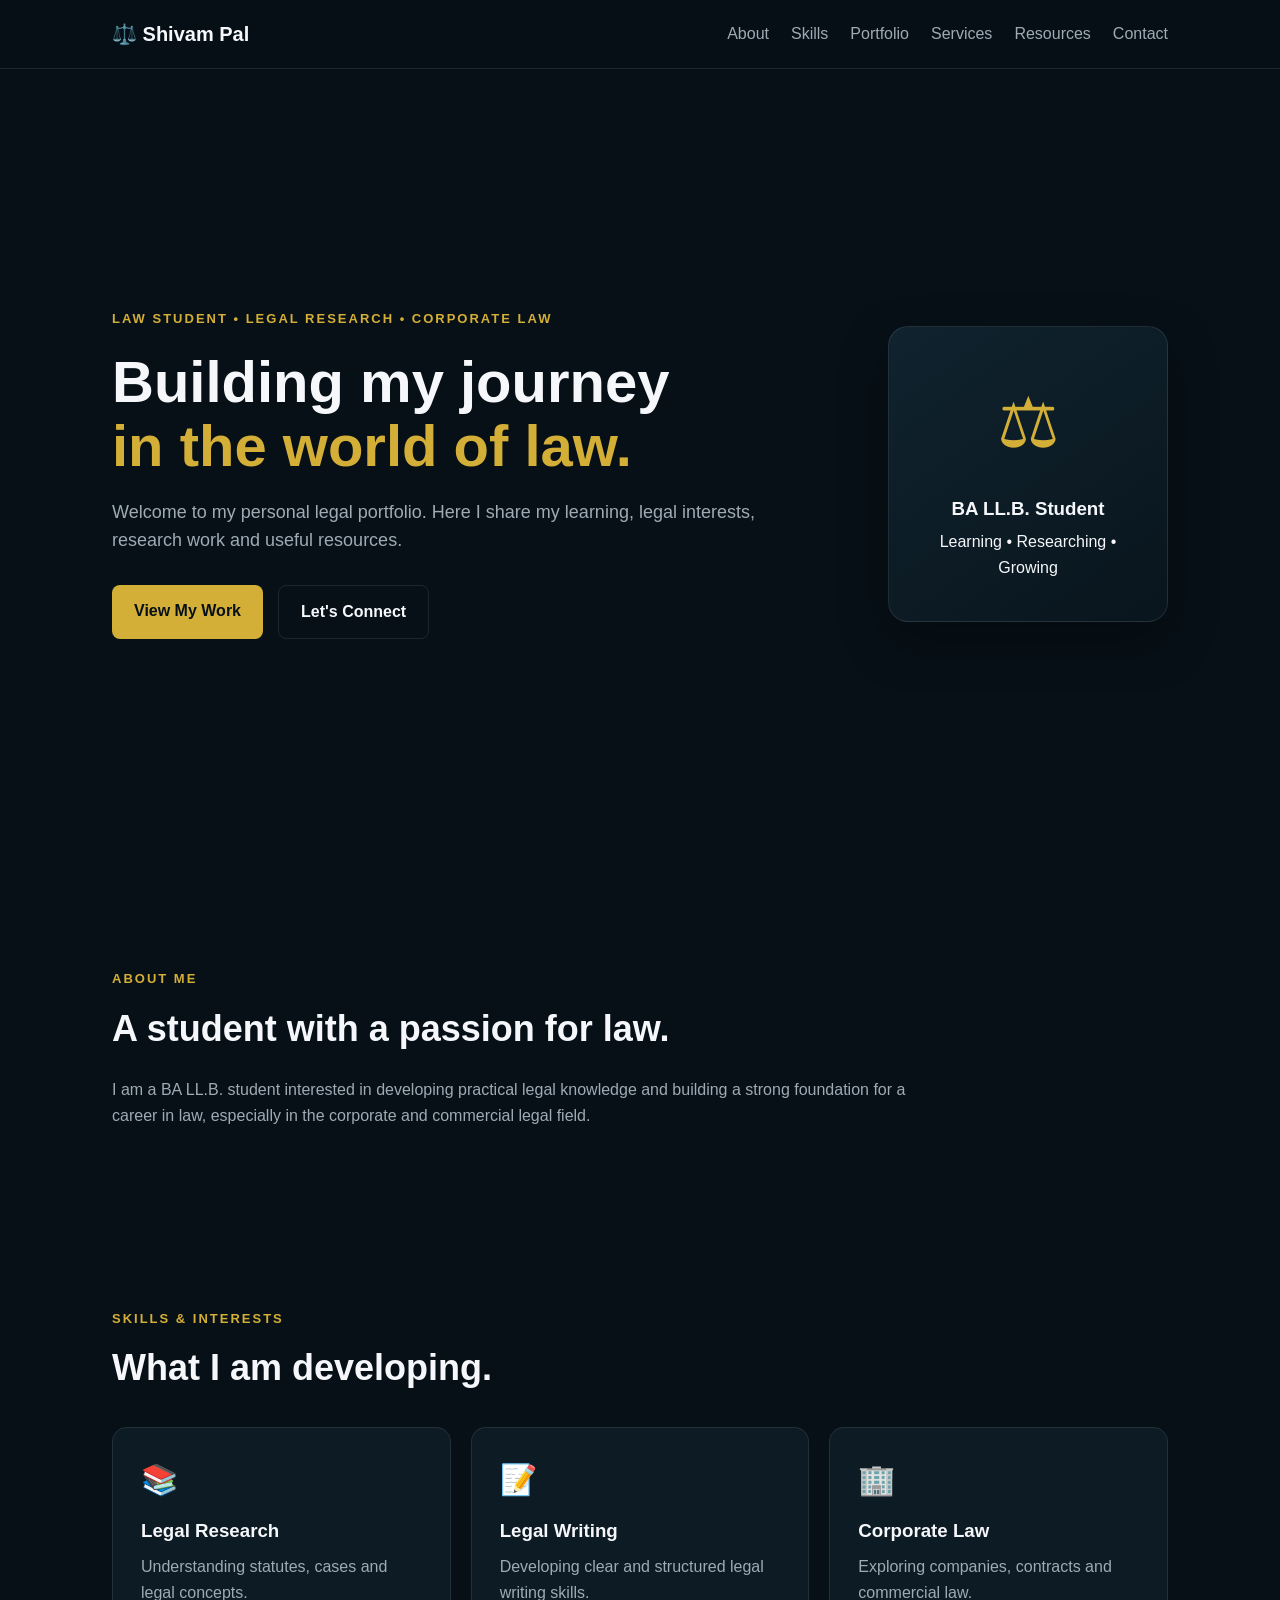
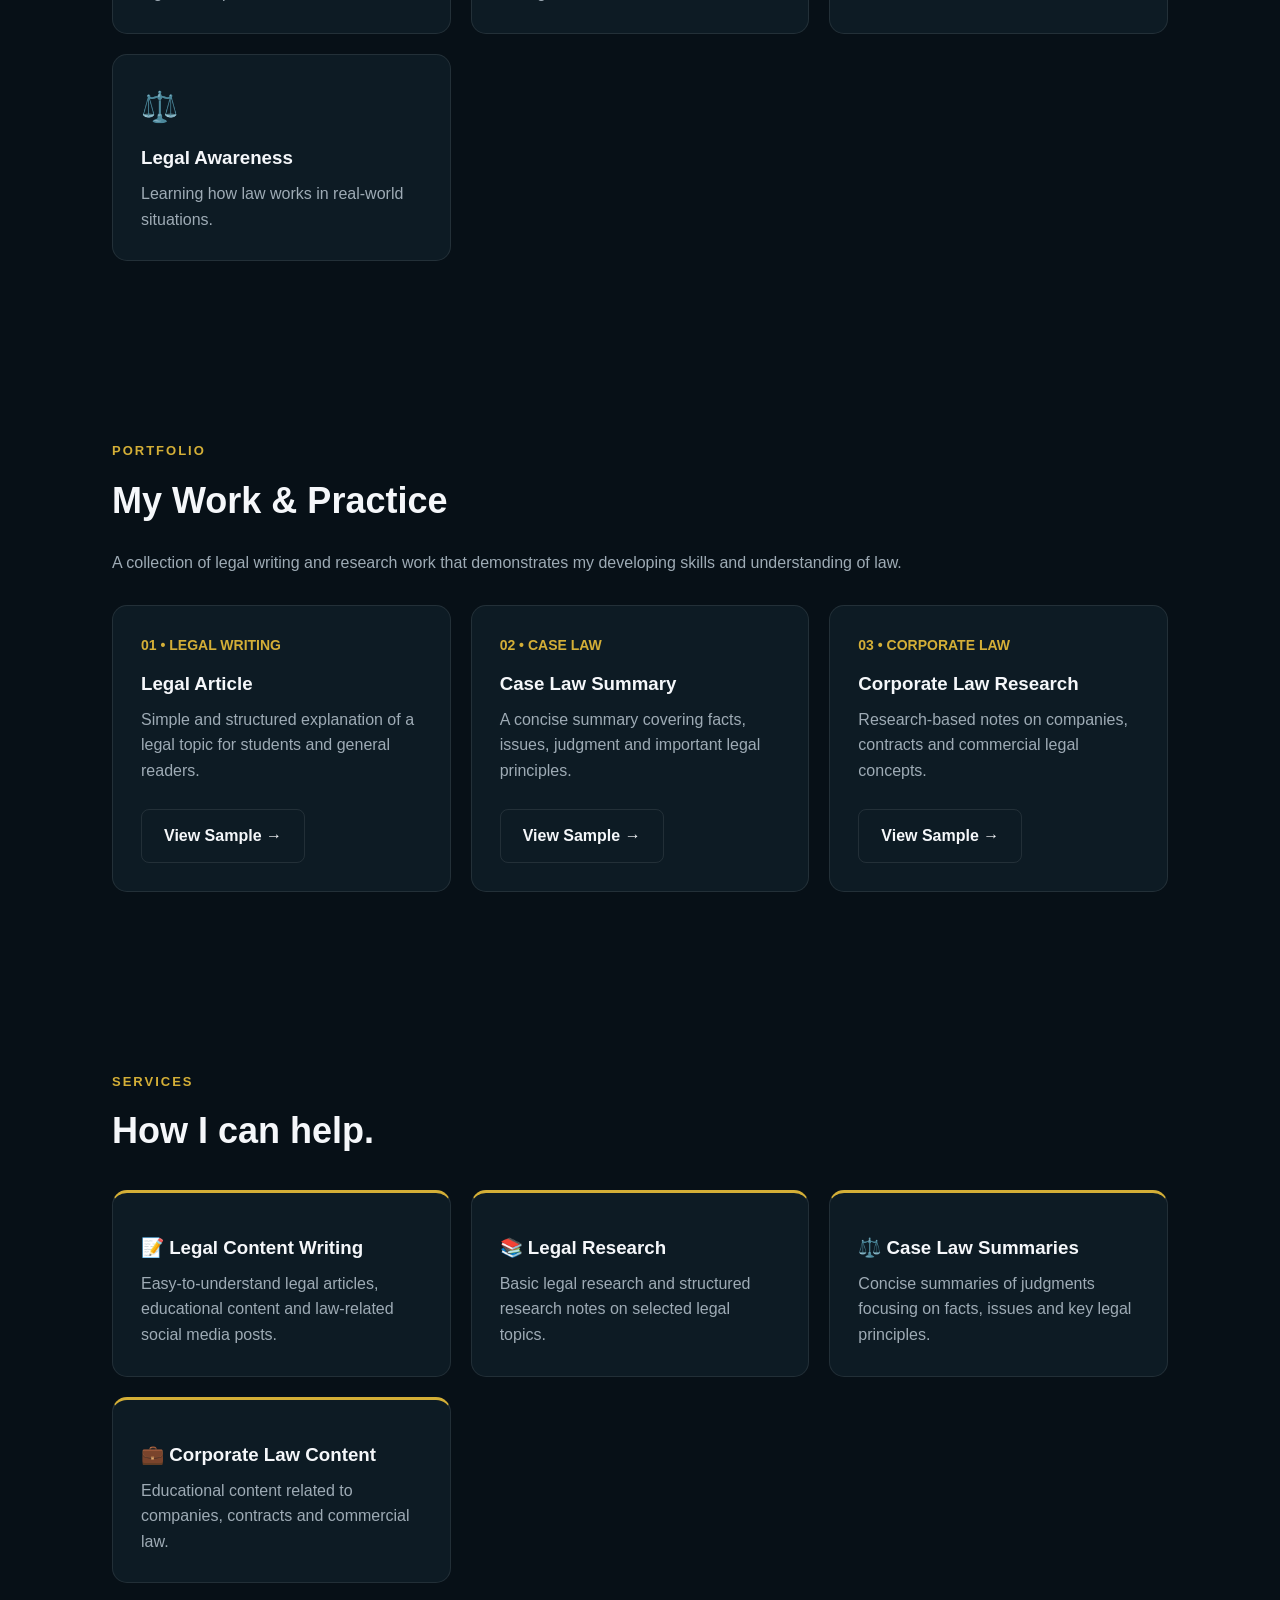
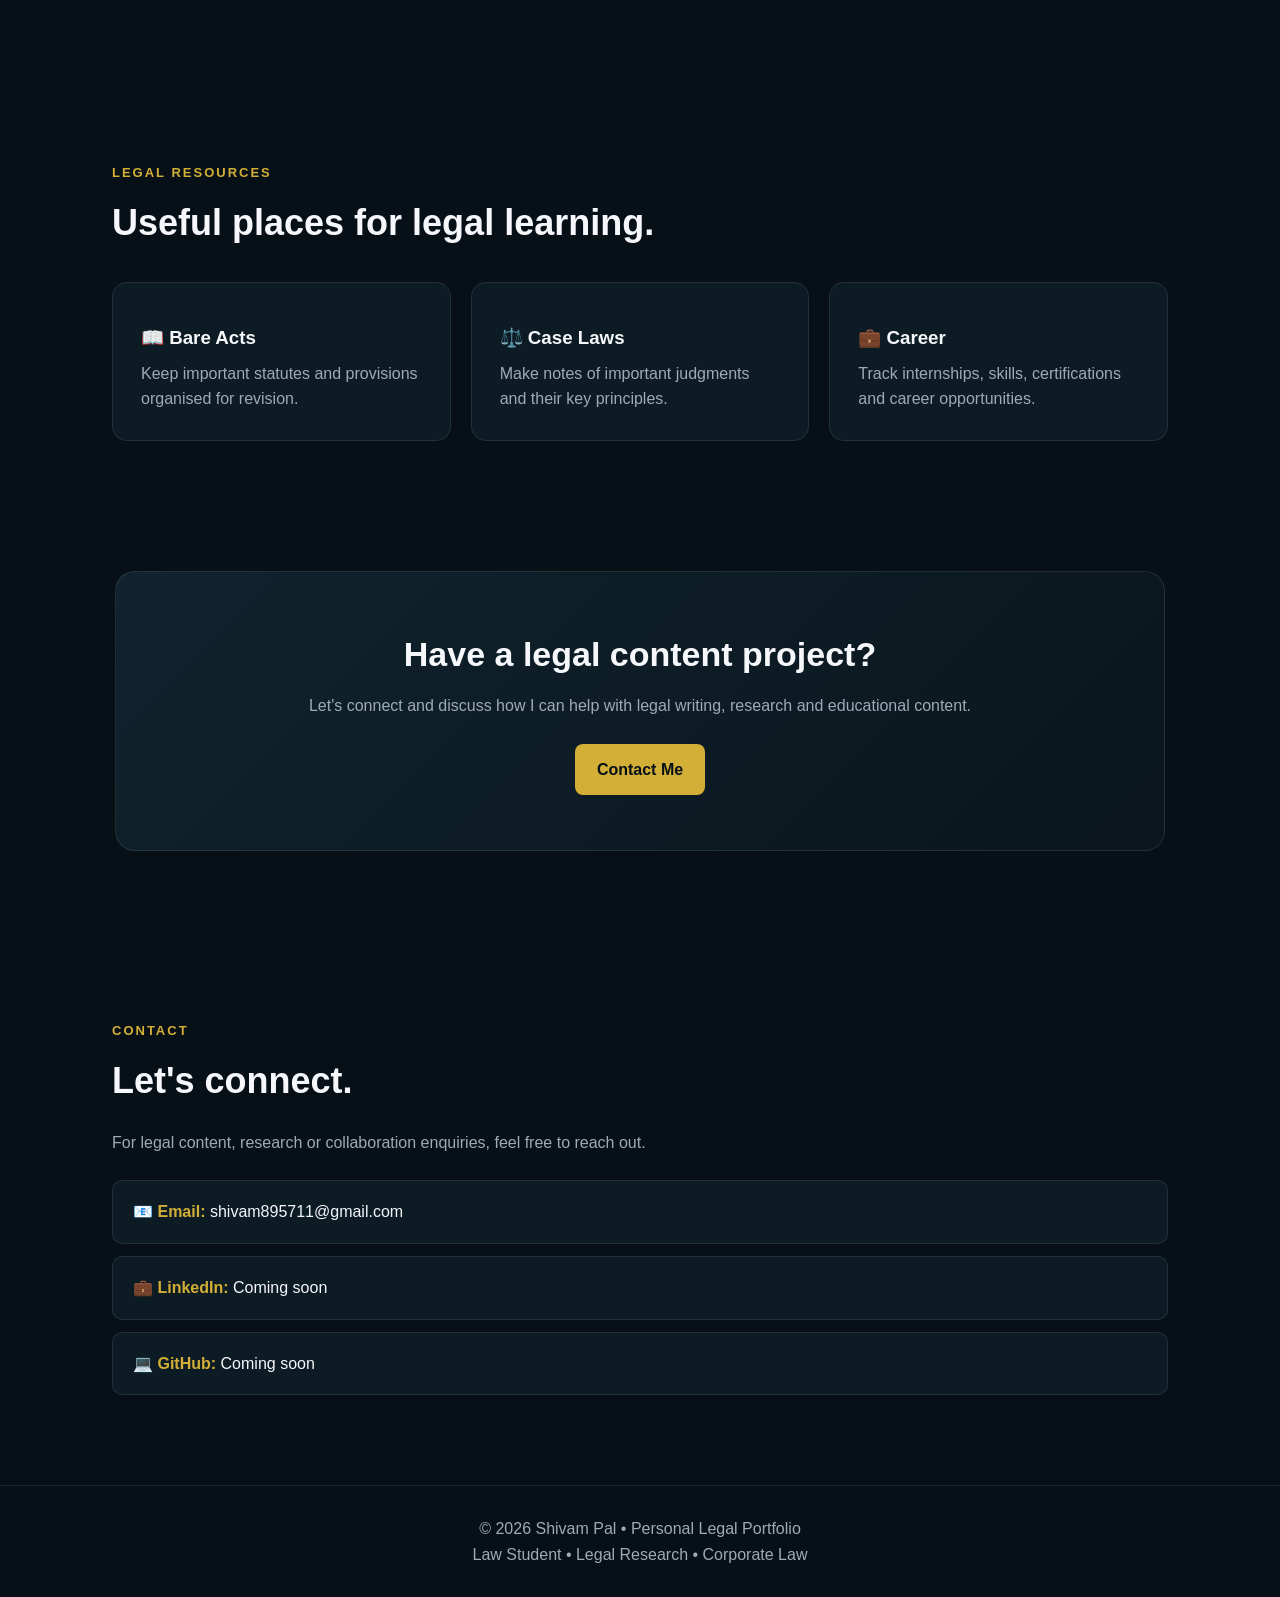
==== commit bc356b94: "Update greeting from 'Hello' to 'Goodbye'" ====
--- a/index.html
+++ b/index.html
@@ -1,83 +1,1065 @@
 <!DOCTYPE html>
 <html lang="en">
 <head>
+
 <meta charset="UTF-8">
+
 <meta name="viewport" content="width=device-width, initial-scale=1.0">
-<meta name="description" content="Law Student — Notes, Bare Acts, Case Laws, Exams, Resources and Career Guidance.">
-<title>Law Student | Learn • Grow • Succeed</title>
+
+<meta name="description"
+content="Shivam Pal | Law Student | Legal Research | Legal Writing | Corporate Law">
+
+<title>Shivam Pal | Legal Portfolio</title>
+
+<link rel="stylesheet" href="style.css">
+
 <style>
-:root{--bg:#071017;--bg2:#0b151d;--card:#0d1922;--card2:#101f29;--gold:#e9ad38;--gold2:#ffc85a;--text:#f5f6f7;--muted:#aab4bc;--line:rgba(255,255,255,.12);--shadow:0 18px 50px rgba(0,0,0,.28)}
-*{box-sizing:border-box;margin:0;padding:0}html{scroll-behavior:smooth}body{font-family:Inter,system-ui,-apple-system,Segoe UI,Roboto,Arial,sans-serif;background:var(--bg);color:var(--text);line-height:1.6}a{text-decoration:none;color:inherit}button,input,select{font:inherit}.container{width:min(1180px,92%);margin:auto}
-header{position:sticky;top:0;z-index:100;background:rgba(5,12,17,.9);backdrop-filter:blur(16px);border-bottom:1px solid var(--line)}.nav{height:76px;display:flex;align-items:center;justify-content:space-between;gap:20px}.brand{display:flex;align-items:center;gap:12px;min-width:max-content}.logo{width:48px;height:48px;border:1px solid rgba(233,173,56,.45);border-radius:50%;display:grid;place-items:center;color:var(--gold);font-size:25px}.brand strong{display:block;font-size:17px;letter-spacing:.5px}.brand small{display:block;color:var(--gold);font-size:10px;font-weight:800;letter-spacing:1.2px}.navlinks{display:flex;align-items:center;gap:22px;font-size:14px}.navlinks a{color:#e6e9eb;transition:.2s}.navlinks a:hover,.navlinks a.active{color:var(--gold)}.actions{display:flex;gap:9px;align-items:center}.iconbtn,.menu{width:40px;height:40px;border:1px solid var(--line);border-radius:50%;background:transparent;color:#fff;cursor:pointer}.menu{display:none;border-radius:10px;font-size:22px}
-.hero{position:relative;min-height:620px;display:flex;align-items:center;overflow:hidden;background:linear-gradient(90deg,rgba(5,13,18,.98) 0%,rgba(5,13,18,.88) 42%,rgba(5,13,18,.3) 100%),url("https://images.unsplash.com/photo-1589829545856-d10d557cf95f?auto=format&fit=crop&w=1800&q=85") center/cover}.hero:after{content:"";position:absolute;inset:auto 0 0;height:120px;background:linear-gradient(transparent,var(--bg))}.hero-content{position:relative;z-index:2;padding:85px 0 125px;max-width:680px}.kicker{color:var(--gold);font-weight:800;letter-spacing:3px;font-size:13px;margin-bottom:14px}h1{font-size:clamp(48px,7vw,82px);line-height:.98;letter-spacing:-3px;margin-bottom:18px}.gold{color:var(--gold)}.hero h2{font-size:23px;margin-bottom:12px}.hero p{color:#c7ced3;max-width:600px;font-size:16px}.search{display:flex;max-width:600px;margin:27px 0 20px;border:1px solid rgba(255,255,255,.25);background:rgba(0,0,0,.34);border-radius:30px;padding:5px}.search input{flex:1;background:transparent;border:0;outline:0;color:#fff;padding:12px 16px}.search button{border:0;border-radius:25px;background:var(--gold);color:#111;width:48px;cursor:pointer}.ctas{display:flex;gap:13px;flex-wrap:wrap}.btn{display:inline-flex;align-items:center;justify-content:center;gap:9px;padding:13px 21px;border-radius:9px;font-weight:800;border:1px solid var(--gold);transition:.2s;cursor:pointer}.btn.primary{background:var(--gold);color:#111}.btn.primary:hover{background:var(--gold2);transform:translateY(-2px)}.btn.outline{background:rgba(0,0,0,.25);color:#fff}.btn.outline:hover{background:rgba(233,173,56,.12)}
-.trust{position:relative;z-index:5;margin-top:-55px}.trust-grid{display:grid;grid-template-columns:repeat(5,1fr);border:1px solid var(--line);border-radius:14px;background:rgba(8,17,24,.94);box-shadow:var(--shadow);overflow:hidden}.trust-item{padding:20px;display:flex;gap:12px;align-items:center;border-right:1px solid var(--line)}.trust-item:last-child{border:0}.trust-icon{font-size:27px;color:var(--gold)}.trust-item b{font-size:13px}.trust-item span{display:block;color:var(--muted);font-size:11px}
-section{padding:78px 0}.section-head{display:flex;justify-content:space-between;align-items:end;gap:20px;margin-bottom:28px}.section-head h2{font-size:32px}.section-head p{color:var(--muted)}.cards{display:grid;grid-template-columns:repeat(5,1fr);gap:14px}.card{background:var(--card);border:1px solid var(--line);border-radius:13px;overflow:hidden;transition:.25s}.card:hover{transform:translateY(-5px);border-color:rgba(233,173,56,.55);box-shadow:var(--shadow)}.card-img{height:145px;background-size:cover;background-position:center}.card-body{padding:17px}.card h3{font-size:17px;margin-bottom:6px}.card p{color:var(--muted);font-size:12px;min-height:58px}.card a{display:inline-block;margin-top:12px;color:var(--gold);font-size:13px;font-weight:800}
-.library{background:linear-gradient(180deg,var(--bg),#09141c)}.library-box{border:1px solid var(--line);background:var(--card);border-radius:16px;padding:20px;box-shadow:var(--shadow)}.library-tools{display:flex;gap:10px;flex-wrap:wrap;margin-bottom:20px}.library-tools input,.library-tools select{background:#071017;color:#fff;border:1px solid var(--line);border-radius:9px;padding:11px 13px;outline:none}.library-tools input{flex:1;min-width:220px}.tabs{display:flex;gap:8px;flex-wrap:wrap;margin-bottom:20px}.tab{border:1px solid var(--line);background:transparent;color:#dce1e4;padding:9px 14px;border-radius:20px;cursor:pointer}.tab.active,.tab:hover{background:rgba(233,173,56,.12);border-color:rgba(233,173,56,.55);color:var(--gold)}.library-grid{display:grid;grid-template-columns:repeat(3,1fr);gap:13px}.resource-card{border:1px solid var(--line);border-radius:12px;padding:17px;background:var(--bg2);transition:.2s}.resource-card:hover{transform:translateY(-3px);border-color:rgba(233,173,56,.5)}.resource-card .tag{font-size:10px;color:var(--gold);font-weight:800;letter-spacing:1px}.resource-card h3{font-size:16px;margin:7px 0}.resource-card p{font-size:12px;color:var(--muted);min-height:40px}.resource-card button,.resource-btn{margin-top:12px;border:0;background:var(--gold);color:#111;padding:9px 13px;border-radius:7px;font-weight:800;cursor:pointer;display:inline-block}.resource-btn:hover{transform:translateY(-1px);background:var(--gold2)}.empty{padding:25px;text-align:center;color:var(--muted);display:none}
-.updates{background:linear-gradient(180deg,var(--bg),#09141c)}.update-grid{display:grid;grid-template-columns:repeat(3,1fr);gap:15px}.update{display:flex;gap:14px;padding:12px;border:1px solid var(--line);background:var(--card);border-radius:12px}.update-img{width:95px;min-width:95px;height:95px;border-radius:8px;background-size:cover;background-position:center}.update h3{font-size:15px;line-height:1.3;margin:3px 0 6px}.update p,.date{font-size:11px;color:var(--muted)}
-.career{padding-top:20px}.career-grid{display:grid;grid-template-columns:repeat(4,1fr);gap:14px}.career-card{padding:23px;border:1px solid var(--line);background:var(--card);border-radius:12px}.career-card .big{font-size:28px;margin-bottom:10px}.career-card h3{font-size:16px}.career-card p{color:var(--muted);font-size:12px;margin:7px 0 13px}.career-card a{color:var(--gold);font-size:12px;font-weight:800}.stats{display:grid;grid-template-columns:repeat(4,1fr);border:1px solid var(--line);background:var(--card);border-radius:13px;margin-top:25px;overflow:hidden}.stat{text-align:center;padding:24px;border-right:1px solid var(--line)}.stat:last-child{border:0}.stat b{display:block;font-size:29px}.stat span{color:var(--muted);font-size:12px}.subscribe{display:flex;align-items:center;justify-content:space-between;gap:25px;border:1px solid var(--line);background:linear-gradient(100deg,#0d1922,#101c25);padding:28px;border-radius:14px}.subscribe h2{font-size:20px}.subscribe p{color:var(--muted);font-size:12px}.subform{display:flex;min-width:min(500px,100%);border:1px solid var(--line);border-radius:8px;overflow:hidden}.subform input{flex:1;background:#071017;border:0;outline:0;color:#fff;padding:13px}.subform button{background:var(--gold);border:0;padding:0 22px;font-weight:800;cursor:pointer}
-footer{border-top:1px solid var(--line);padding:55px 0 25px;background:#050c11}.footer-grid{display:grid;grid-template-columns:2fr 1fr 1fr 1.4fr;gap:35px}.footer h3{font-size:14px;margin-bottom:14px}.footer p,.footer a{display:block;color:var(--muted);font-size:12px;margin:7px 0}.social{display:flex;gap:8px;margin-top:18px}.social a{width:34px;height:34px;border:1px solid var(--line);display:grid;place-items:center;border-radius:8px;color:var(--gold)}.copyright{border-top:1px solid var(--line);margin-top:35px;padding-top:18px;color:#78838b;font-size:11px;display:flex;justify-content:space-between}#top{position:fixed;right:20px;bottom:20px;width:43px;height:43px;border:0;border-radius:50%;background:var(--gold);color:#111;font-size:20px;cursor:pointer;display:none;z-index:90}.toast{position:fixed;left:50%;bottom:25px;transform:translate(-50%,20px);background:#17242d;border:1px solid var(--line);padding:12px 18px;border-radius:9px;opacity:0;pointer-events:none;transition:.3s;z-index:200;font-size:13px}.toast.show{opacity:1;transform:translate(-50%,0)}.modal{position:fixed;inset:0;background:rgba(0,0,0,.72);display:none;align-items:center;justify-content:center;padding:20px;z-index:300}.modal.open{display:flex}.modal-box{width:min(620px,100%);background:#0c1820;border:1px solid rgba(233,173,56,.35);border-radius:16px;padding:24px;box-shadow:var(--shadow);position:relative}.modal-close{position:absolute;right:14px;top:12px;width:34px;height:34px;border-radius:50%;border:1px solid var(--line);background:transparent;color:#fff;cursor:pointer}.modal-box h2{margin:6px 35px 10px 0}.modal-box p{color:var(--muted);font-size:14px}.modal-note{margin-top:17px;padding:13px;border:1px solid var(--line);border-radius:10px;font-size:12px;color:#d9dfe2}
-@media(max-width:1000px){.navlinks{gap:14px}.cards{grid-template-columns:repeat(3,1fr)}.trust-grid{grid-template-columns:repeat(3,1fr)}.trust-item:nth-child(3){border:0}.career-grid{grid-template-columns:repeat(2,1fr)}.library-grid{grid-template-columns:repeat(2,1fr)}}
-@media(max-width:760px){.nav{height:66px}.menu{display:block}.navlinks{display:none;position:absolute;top:66px;left:4%;right:4%;padding:14px;background:#09131a;border:1px solid var(--line);border-radius:12px;flex-direction:column;align-items:stretch;gap:0}.navlinks.open{display:flex}.navlinks a{padding:11px 14px;border-bottom:1px solid var(--line)}.navlinks a:last-child{border:0}.brand strong{font-size:15px}.brand small{font-size:8px}.logo{width:40px;height:40px}.actions .iconbtn{display:none}.hero{min-height:590px}.hero-content{padding:70px 0 100px}.hero h2{font-size:19px}h1{font-size:50px;letter-spacing:-2px}.hero p{font-size:14px}.trust{margin-top:-35px}.trust-grid{grid-template-columns:1fr 1fr}.trust-item{padding:14px}.trust-item:nth-child(2){border-right:0}.trust-item:nth-child(3){border-right:1px solid var(--line);border-top:1px solid var(--line)}.trust-item:nth-child(4){border:0;border-top:1px solid var(--line)}.trust-item:nth-child(5){grid-column:1/-1;border:0;border-top:1px solid var(--line)}section{padding:55px 0}.section-head{display:block}.section-head h2{font-size:27px}.cards{grid-template-columns:1fr 1fr}.card-img{height:125px}.update-grid{grid-template-columns:1fr}.career-grid{grid-template-columns:1fr 1fr}.stats{grid-template-columns:1fr 1fr}.stat:nth-child(2){border:0}.stat:nth-child(3),.stat:nth-child(4){border-top:1px solid var(--line)}.subscribe{display:block}.subform{margin-top:18px;min-width:0}.footer-grid{grid-template-columns:1fr 1fr}.copyright{display:block}.copyright span{display:block;margin-top:6px}.library-grid{grid-template-columns:1fr}}
-@media(max-width:480px){.cards,.career-grid{grid-template-columns:1fr}.card-img{height:170px}.hero{background-position:60% center}.hero-content{padding-top:55px}.search{margin-top:22px}.footer-grid{grid-template-columns:1fr}.section-head h2{font-size:25px}.library-tools{display:block}.library-tools input,.library-tools select{width:100%;margin-bottom:8px}}
+
+/* ================================
+   PREMIUM LEGAL PORTFOLIO
+================================ */
+
+:root{
+  --bg:#071017;
+  --card:#0d1b24;
+  --gold:#d4af37;
+  --white:#f5f7fa;
+  --muted:#9eabb5;
+  --border:rgba(255,255,255,.09);
+}
+
+*{
+  margin:0;
+  padding:0;
+  box-sizing:border-box;
+  scroll-behavior:smooth;
+}
+
+body{
+  font-family:Arial,Helvetica,sans-serif;
+  background:var(--bg);
+  color:var(--white);
+  line-height:1.6;
+}
+
+a{
+  text-decoration:none;
+  color:inherit;
+}
+
+/* ================================
+   NAVBAR
+================================ */
+
+header{
+  position:sticky;
+  top:0;
+  z-index:1000;
+  background:rgba(7,16,23,.95);
+  backdrop-filter:blur(10px);
+  border-bottom:1px solid var(--border);
+}
+
+.navbar{
+  max-width:1100px;
+  margin:auto;
+  padding:18px 22px;
+  display:flex;
+  justify-content:space-between;
+  align-items:center;
+}
+
+.logo{
+  font-size:20px;
+  font-weight:bold;
+}
+
+.nav-links{
+  display:flex;
+  gap:22px;
+}
+
+.nav-links a{
+  color:var(--muted);
+  transition:.3s;
+}
+
+.nav-links a:hover{
+  color:var(--gold);
+}
+
+/* ================================
+   HERO
+================================ */
+
+.hero{
+  min-height:90vh;
+  max-width:1100px;
+  margin:auto;
+  padding:90px 22px;
+
+  display:flex;
+  align-items:center;
+  justify-content:space-between;
+  gap:50px;
+}
+
+.hero-content{
+  max-width:700px;
+}
+
+.tag,
+.section-label{
+  color:var(--gold);
+  letter-spacing:2px;
+  font-size:13px;
+  font-weight:bold;
+}
+
+h1{
+  font-size:58px;
+  line-height:1.1;
+  margin:20px 0;
+}
+
+h1 span{
+  color:var(--gold);
+}
+
+.intro{
+  color:var(--muted);
+  font-size:18px;
+  max-width:650px;
+}
+
+.buttons{
+  margin-top:30px;
+  display:flex;
+  gap:15px;
+  flex-wrap:wrap;
+}
+
+.btn{
+  display:inline-block;
+  padding:13px 22px;
+  border-radius:8px;
+  font-weight:bold;
+  transition:.3s;
+}
+
+.primary{
+  background:var(--gold);
+  color:#071017;
+}
+
+.secondary{
+  border:1px solid var(--border);
+}
+
+.btn:hover{
+  transform:translateY(-3px);
+}
+
+/* ================================
+   HERO CARD
+================================ */
+
+.hero-card{
+  width:280px;
+  min-width:280px;
+
+  padding:40px 25px;
+
+  text-align:center;
+
+  background:linear-gradient(
+    145deg,
+    #10232e,
+    #09151d
+  );
+
+  border:1px solid var(--border);
+  border-radius:20px;
+
+  box-shadow:0 20px 50px rgba(0,0,0,.3);
+}
+
+.scale{
+  font-size:70px;
+  color:var(--gold);
+}
+
+.hero-card h3{
+  margin:15px 0 5px;
+}
+
+/* ================================
+   SECTIONS
+================================ */
+
+.section{
+  max-width:1100px;
+  margin:auto;
+  padding:90px 22px;
+}
+
+.section h2{
+  font-size:36px;
+  margin:10px 0 20px;
+}
+
+.section-text{
+  color:var(--muted);
+  max-width:800px;
+}
+
+/* ================================
+   CARDS
+================================ */
+
+.grid{
+  display:grid;
+  grid-template-columns:repeat(3,1fr);
+  gap:20px;
+  margin-top:30px;
+}
+
+.card{
+  padding:28px;
+
+  background:var(--card);
+
+  border:1px solid var(--border);
+  border-radius:15px;
+
+  transition:.3s;
+}
+
+.card:hover{
+  transform:translateY(-6px);
+  border-color:rgba(212,175,55,.5);
+}
+
+.card span{
+  font-size:30px;
+}
+
+.card h3{
+  margin:12px 0 8px;
+}
+
+.card p{
+  color:var(--muted);
+}
+
+/* ================================
+   PORTFOLIO
+================================ */
+
+.portfolio-card{
+  position:relative;
+}
+
+.portfolio-card .number{
+  color:var(--gold);
+  font-size:14px;
+  font-weight:bold;
+}
+
+/* ================================
+   SERVICES
+================================ */
+
+.service-card{
+  border-top:3px solid var(--gold);
+}
+
+/* ================================
+   CTA
+================================ */
+
+.cta{
+  max-width:1050px;
+  margin:40px auto 80px;
+
+  padding:55px 30px;
+
+  text-align:center;
+
+  background:linear-gradient(
+    135deg,
+    #10232e,
+    #0a151c
+  );
+
+  border:1px solid var(--border);
+  border-radius:20px;
+}
+
+.cta h2{
+  font-size:34px;
+  margin-bottom:12px;
+}
+
+.cta p{
+  color:var(--muted);
+  margin-bottom:25px;
+}
+
+/* ================================
+   CONTACT
+================================ */
+
+.contact-box{
+  margin-top:25px;
+
+  display:grid;
+  gap:12px;
+}
+
+.contact-item{
+  padding:18px 20px;
+
+  background:var(--card);
+
+  border:1px solid var(--border);
+  border-radius:10px;
+}
+
+.contact-item strong{
+  color:var(--gold);
+}
+
+/* ================================
+   FOOTER
+================================ */
+
+footer{
+  text-align:center;
+
+  padding:30px 20px;
+
+  border-top:1px solid var(--border);
+
+  color:var(--muted);
+}
+
+/* ================================
+   MOBILE
+================================ */
+
+@media(max-width:800px){
+
+  .nav-links{
+    display:none;
+  }
+
+  .hero{
+    flex-direction:column;
+    text-align:center;
+    padding-top:65px;
+  }
+
+  h1{
+    font-size:42px;
+  }
+
+  .intro{
+    font-size:16px;
+  }
+
+  .buttons{
+    justify-content:center;
+  }
+
+  .grid{
+    grid-template-columns:1fr;
+  }
+
+  .hero-card{
+    width:100%;
+    max-width:320px;
+  }
+
+  .section{
+    padding:65px 20px;
+  }
+
+  .section h2{
+    font-size:30px;
+  }
+
+}
+
 </style>
+
 </head>
+
+
 <body>
-<header><div class="container nav">
-<a class="brand" href="#home"><div class="logo">⚖</div><div><strong>LAW STUDENT</strong><small>LEARN • GROW • SUCCEED</small></div></a>
-<nav class="navlinks" id="navlinks"><a class="active" href="#home">Home</a><a href="#notes">Notes</a><a href="#acts">Bare Acts</a><a href="#cases">Case Laws</a><a href="#exams">Exams</a><a href="#resources">Resources</a><a href="#career">Career</a><a href="#about">About</a><a href="#contact">Contact</a></nav>
-<div class="actions"><button class="iconbtn" onclick="focusSearch()" aria-label="Search">⌕</button><button class="iconbtn" onclick="toggleTheme()" aria-label="Theme">☼</button><button class="menu" onclick="toggleMenu()" aria-label="Menu">☰</button></div>
-</div></header>
+
+
+<!-- ================================
+     NAVIGATION
+================================ -->
+
+<header>
+
+<nav class="navbar">
+
+<a class="logo" href="#home">
+⚖️ Shivam Pal
+</a>
+
+<div class="nav-links">
+
+<a href="#about">About</a>
+
+<a href="#skills">Skills</a>
+
+<a href="#portfolio">Portfolio</a>
+
+<a href="#services">Services</a>
+
+<a href="#resources">Resources</a>
+
+<a href="#contact">Contact</a>
+
+</div>
+
+</nav>
+
+</header>
+
+
 <main>
-<section class="hero" id="home"><div class="container hero-content"><div class="kicker">WELCOME TO</div><h1>LAW <span class="gold">STUDENT</span></h1><h2>Your Partner in Legal Education & Success</h2><p>Notes, Bare Acts, Case Laws, Important Updates and everything a law student needs — all in one place.</p><div class="search"><input id="searchInput" type="search" placeholder="Search notes, acts, case laws..." oninput="searchSite()"><button onclick="searchSite()">⌕</button></div><div class="ctas"><a class="btn primary" href="#library">Explore Now →</a><a class="btn outline" href="#resources">Study Smart ♧</a></div><div id="searchResult" style="margin-top:10px;color:var(--gold);font-size:12px"></div></div></section>
-<div class="container trust"><div class="trust-grid"><div class="trust-item"><div class="trust-icon">▣</div><div><b>Quality Content</b><span>Examined & verified material</span></div></div><div class="trust-item"><div class="trust-icon">♢</div><div><b>Trusted Source</b><span>Reliable legal information</span></div></div><div class="trust-item"><div class="trust-icon">◷</div><div><b>Save Time</b><span>Everything in one place</span></div></div><div class="trust-item"><div class="trust-icon">▥</div><div><b>Mobile Friendly</b><span>Learn anytime, anywhere</span></div></div><div class="trust-item"><div class="trust-icon">✦</div><div><b>For Law Students</b><span>By a law student, for law students</span></div></div></div></div>
-<section id="notes"><div class="container"><div class="section-head"><div><h2>Study <span class="gold">Smarter</span></h2><p>Everything you need for your law studies.</p></div><a class="gold" href="#library">View all →</a></div><div class="cards">
-<article class="card"><div class="card-img" style="background-image:url('https://images.unsplash.com/photo-1456324504439-367cee3b3c32?auto=format&fit=crop&w=700&q=80')"></div><div class="card-body"><h3>📚 Notes</h3><p>Subject-wise handwritten and typed notes for all semesters.</p><a href="#library" onclick="setTab('notes')">Explore Notes →</a></div></article>
-<article class="card" id="acts"><div class="card-img" style="background-image:url('https://images.unsplash.com/photo-1589994965851-a8f479c573a9?auto=format&fit=crop&w=700&q=80')"></div><div class="card-body"><h3>🏛️ Bare Acts</h3><p>Important Indian Bare Acts and provisions in an easy-to-study format.</p><a href="#library" onclick="setTab('acts')">View Acts →</a></div></article>
-<article class="card" id="cases"><div class="card-img" style="background-image:url('https://images.unsplash.com/photo-1589829545856-d10d557cf95f?auto=format&fit=crop&w=700&q=80')"></div><div class="card-body"><h3>⚖️ Case Laws</h3><p>Important and landmark judgments for revision and reference.</p><a href="#library" onclick="setTab('cases')">Read Cases →</a></div></article>
-<article class="card" id="exams"><div class="card-img" style="background-image:url('https://images.unsplash.com/photo-1434030216411-0b793f4b4173?auto=format&fit=crop&w=700&q=80')"></div><div class="card-body"><h3>📝 Exams</h3><p>Judiciary, CLAT PG and other competitive exam preparation.</p><a href="#career">Exam Hub →</a></div></article>
-<article class="card" id="resources"><div class="card-img" style="background-image:url('https://images.unsplash.com/photo-1521587760476-6c12a4b040da?auto=format&fit=crop&w=700&q=80')"></div><div class="card-body"><h3>📂 Resources</h3><p>Legal articles, templates, useful links and study resources.</p><a href="#library" onclick="setTab('resources')">Explore More →</a></div></article>
-</div></div></section>
-<section class="library" id="library"><div class="container"><div class="section-head"><div><h2>Legal <span class="gold">Library</span></h2><p>Find study material quickly using categories and search.</p></div></div><div class="library-box"><div style="margin-bottom:16px;padding:12px 14px;border:1px solid var(--line);border-radius:10px;background:rgba(233,173,56,.06);color:var(--muted);font-size:12px">★ Official-source hub: resource buttons open external portals in a new tab. Always check the current official version of a law before relying on it.</div><div class="tabs"><button class="tab active" data-tab="all" onclick="setTab('all')">All</button><button class="tab" data-tab="notes" onclick="setTab('notes')">📚 Notes</button><button class="tab" data-tab="acts" onclick="setTab('acts')">🏛️ Bare Acts</button><button class="tab" data-tab="cases" onclick="setTab('cases')">⚖️ Case Laws</button><button class="tab" data-tab="resources" onclick="setTab('resources')">📂 Resources</button></div><div class="library-tools"><input id="librarySearch" type="search" placeholder="Search the library..." oninput="filterLibrary()"><select id="semesterFilter" onchange="filterLibrary()"><option value="all">All semesters</option><option value="1">Semester 1</option><option value="2">Semester 2</option><option value="3">Semester 3</option><option value="4">Semester 4</option><option value="5">Semester 5</option><option value="6">Semester 6</option><option value="7">Semester 7</option><option value="8">Semester 8</option><option value="9">Semester 9</option><option value="10">Semester 10</option></select></div><div class="library-grid" id="libraryGrid"></div><div class="empty" id="emptyState">No matching material found. Try another keyword or category.</div></div></div></section>
-<section class="updates" id="updates"><div class="container"><div class="section-head"><div><h2>⚡ Important <span class="gold">Legal Updates</span></h2><p>Keep up with useful legal developments.</p></div></div><div class="update-grid"><article class="update"><div class="update-img" style="background-image:url('https://images.unsplash.com/photo-1555374018-13a8994ab246?auto=format&fit=crop&w=400&q=80')"></div><div><span class="gold">LEGAL NEWS</span><h3>Supreme Court & Constitutional Developments</h3><p>Simple explainers for important judgments and legal principles.</p></div></article><article class="update"><div class="update-img" style="background-image:url('https://images.unsplash.com/photo-1589829545856-d10d557cf95f?auto=format&fit=crop&w=400&q=80')"></div><div><span class="gold">NEW LAWS</span><h3>Criminal Law Updates</h3><p>Understand major changes and how they affect law students.</p></div></article><article class="update"><div class="update-img" style="background-image:url('https://images.unsplash.com/photo-1505664194779-8beaceb93744?auto=format&fit=crop&w=400&q=80')"></div><div><span class="gold">EXAMS</span><h3>Judiciary & Competitive Exam Alerts</h3><p>Useful dates, preparation pointers and revision updates.</p></div></article></div></div></section>
-<section class="career" id="career"><div class="container"><div class="section-head" style="justify-content:center;text-align:center"><div><h2>PLAN YOUR <span class="gold">LEGAL CAREER</span></h2><p>Choose a path and build the skills that matter.</p></div></div><div class="career-grid"><article class="career-card"><div class="big">💼</div><h3>How to Become a Corporate Lawyer</h3><p>Step-by-step guide to building a career in corporate law.</p><a href="#library">Read Guide →</a></article><article class="career-card"><div class="big">🎓</div><h3>Career Options After Law</h3><p>Explore different career paths available after BA LLB / LLB.</p><a href="#library">Explore →</a></article><article class="career-card"><div class="big">📈</div><h3>Skills Every Law Student Needs</h3><p>Research, drafting, communication and practical legal skills.</p><a href="#library">Learn More →</a></article><article class="career-card"><div class="big">🤝</div><h3>Internships & Opportunities</h3><p>Learn how to find internships, moots and practical experience.</p><a href="#library">Find Now →</a></article></div><div class="stats"><div class="stat"><b>—</b><span>Students Reached</span></div><div class="stat"><b>—</b><span>Notes & Resources</span></div><div class="stat"><b>—</b><span>Case Laws</span></div><div class="stat"><b>—</b><span>Useful Guides</span></div></div></div></section>
-<section id="about"><div class="container"><div class="subscribe"><div><h2>📨 Stay Updated</h2><p>Get useful legal updates, exam alerts and study tips.</p></div><form class="subform" onsubmit="subscribe(event)"><input type="email" required placeholder="Enter your email"><button>Subscribe</button></form></div></div></section>
+
+
+<!-- ================================
+     HOME
+================================ -->
+
+<section id="home" class="hero">
+
+
+<div class="hero-content">
+
+<p class="tag">
+LAW STUDENT • LEGAL RESEARCH • CORPORATE LAW
+</p>
+
+
+<h1>
+
+Building my journey
+
+<br>
+
+<span>in the world of law.</span>
+
+</h1>
+
+
+<p class="intro">
+
+Welcome to my personal legal portfolio.
+
+Here I share my learning,
+legal interests, research work
+and useful resources.
+
+</p>
+
+
+<div class="buttons">
+
+<a class="btn primary" href="#portfolio">
+View My Work
+</a>
+
+
+<a class="btn secondary" href="#contact">
+Let's Connect
+</a>
+
+</div>
+
+</div>
+
+
+<div class="hero-card">
+
+<div class="scale">
+⚖
+</div>
+
+<h3>
+BA LL.B. Student
+</h3>
+
+<p>
+Learning • Researching • Growing
+</p>
+
+</div>
+
+
+</section>
+
+
+
+<!-- ================================
+     ABOUT
+================================ -->
+
+<section id="about" class="section">
+
+<p class="section-label">
+ABOUT ME
+</p>
+
+
+<h2>
+A student with a passion for law.
+</h2>
+
+
+<p class="section-text">
+
+I am a BA LL.B. student interested
+in developing practical legal knowledge
+and building a strong foundation
+for a career in law, especially in
+the corporate and commercial legal field.
+
+</p>
+
+</section>
+
+
+
+<!-- ================================
+     SKILLS
+================================ -->
+
+<section id="skills" class="section">
+
+<p class="section-label">
+SKILLS & INTERESTS
+</p>
+
+
+<h2>
+What I am developing.
+</h2>
+
+
+<div class="grid">
+
+
+<div class="card">
+
+<span>📚</span>
+
+<h3>
+Legal Research
+</h3>
+
+<p>
+Understanding statutes, cases
+and legal concepts.
+</p>
+
+</div>
+
+
+
+<div class="card">
+
+<span>📝</span>
+
+<h3>
+Legal Writing
+</h3>
+
+<p>
+Developing clear and structured
+legal writing skills.
+</p>
+
+</div>
+
+
+
+<div class="card">
+
+<span>🏢</span>
+
+<h3>
+Corporate Law
+</h3>
+
+<p>
+Exploring companies, contracts
+and commercial law.
+</p>
+
+</div>
+
+
+
+<div class="card">
+
+<span>⚖️</span>
+
+<h3>
+Legal Awareness
+</h3>
+
+<p>
+Learning how law works
+in real-world situations.
+</p>
+
+</div>
+
+
+</div>
+
+</section>
+
+
+
+<!-- ================================
+     PORTFOLIO
+================================ -->
+
+<section id="portfolio" class="section">
+
+<p class="section-label">
+PORTFOLIO
+</p>
+
+
+<h2>
+My Work & Practice
+</h2>
+
+
+<p class="section-text">
+
+A collection of legal writing
+and research work that demonstrates
+my developing skills and understanding
+of law.
+
+</p>
+
+
+<div class="grid">
+
+
+<div class="card portfolio-card">
+
+<p class="number">
+01 • LEGAL WRITING
+</p>
+
+
+<h3>
+Legal Article
+</h3>
+
+
+<p>
+
+Simple and structured explanation
+of a legal topic for students
+and general readers.
+
+</p>
+
+
+<br>
+
+
+<a class="btn secondary" href="#">
+View Sample →
+</a>
+
+</div>
+
+
+
+<div class="card portfolio-card">
+
+<p class="number">
+02 • CASE LAW
+</p>
+
+
+<h3>
+Case Law Summary
+</h3>
+
+
+<p>
+
+A concise summary covering facts,
+issues, judgment and important
+legal principles.
+
+</p>
+
+
+<br>
+
+
+<a class="btn secondary" href="#">
+View Sample →
+</a>
+
+</div>
+
+
+
+<div class="card portfolio-card">
+
+<p class="number">
+03 • CORPORATE LAW
+</p>
+
+
+<h3>
+Corporate Law Research
+</h3>
+
+
+<p>
+
+Research-based notes on companies,
+contracts and commercial
+legal concepts.
+
+</p>
+
+
+<br>
+
+
+<a class="btn secondary" href="#">
+View Sample →
+</a>
+
+</div>
+
+
+</div>
+
+</section>
+
+
+
+<!-- ================================
+     SERVICES
+================================ -->
+
+<section id="services" class="section">
+
+<p class="section-label">
+SERVICES
+</p>
+
+
+<h2>
+How I can help.
+</h2>
+
+
+<div class="grid">
+
+
+<div class="card service-card">
+
+<h3>
+📝 Legal Content Writing
+</h3>
+
+<p>
+
+Easy-to-understand legal articles,
+educational content and law-related
+social media posts.
+
+</p>
+
+</div>
+
+
+
+<div class="card service-card">
+
+<h3>
+📚 Legal Research
+</h3>
+
+<p>
+
+Basic legal research and structured
+research notes on selected
+legal topics.
+
+</p>
+
+</div>
+
+
+
+<div class="card service-card">
+
+<h3>
+⚖️ Case Law Summaries
+</h3>
+
+<p>
+
+Concise summaries of judgments
+focusing on facts, issues and
+key legal principles.
+
+</p>
+
+</div>
+
+
+
+<div class="card service-card">
+
+<h3>
+💼 Corporate Law Content
+</h3>
+
+<p>
+
+Educational content related
+to companies, contracts and
+commercial law.
+
+</p>
+
+</div>
+
+
+</div>
+
+</section>
+
+
+
+<!-- ================================
+     RESOURCES
+================================ -->
+
+<section id="resources" class="section">
+
+<p class="section-label">
+LEGAL RESOURCES
+</p>
+
+
+<h2>
+Useful places for legal learning.
+</h2>
+
+
+<div class="grid">
+
+
+<div class="card">
+
+<h3>
+📖 Bare Acts
+</h3>
+
+<p>
+
+Keep important statutes and
+provisions organised for revision.
+
+</p>
+
+</div>
+
+
+
+<div class="card">
+
+<h3>
+⚖️ Case Laws
+</h3>
+
+<p>
+
+Make notes of important judgments
+and their key principles.
+
+</p>
+
+</div>
+
+
+
+<div class="card">
+
+<h3>
+💼 Career
+</h3>
+
+<p>
+
+Track internships, skills,
+certifications and career
+opportunities.
+
+</p>
+
+</div>
+
+
+</div>
+
+</section>
+
+
+
+<!-- ================================
+     CALL TO ACTION
+================================ -->
+
+<section class="cta">
+
+<h2>
+Have a legal content project?
+</h2>
+
+
+<p>
+
+Let's connect and discuss how
+I can help with legal writing,
+research and educational content.
+
+</p>
+
+
+<a class="btn primary" href="#contact">
+Contact Me
+</a>
+
+</section>
+
+
+
+<!-- ================================
+     CONTACT
+================================ -->
+
+<section id="contact" class="section contact">
+
+<p class="section-label">
+CONTACT
+</p>
+
+
+<h2>
+Let's connect.
+</h2>
+
+
+<p class="section-text">
+
+For legal content, research
+or collaboration enquiries,
+feel free to reach out.
+
+</p>
+
+
+<div class="contact-box">
+
+
+<div class="contact-item">
+
+📧
+
+<strong>
+Email:
+</strong>
+
+<a href="mailto:shivam895711@gmail.com">
+
+shivam895711@gmail.com
+
+</a>
+
+</div>
+
+
+
+<div class="contact-item">
+
+💼
+
+<strong>
+LinkedIn:
+</strong>
+
+Coming soon
+
+</div>
+
+
+
+<div class="contact-item">
+
+💻
+
+<strong>
+GitHub:
+</strong>
+
+Coming soon
+
+</div>
+
+
+</div>
+
+</section>
+
+
 </main>
-<footer class="footer" id="contact"><div class="container"><div class="footer-grid"><div><a class="brand" href="#home"><div class="logo">⚖</div><div><strong>LAW STUDENT</strong><small>LEARN • GROW • SUCCEED</small></div></a><p style="margin-top:16px">A dedicated platform for law students with useful study content, legal resources and career guidance.</p><div class="social"><a href="#" onclick="demo(event)">◎</a><a href="#" onclick="demo(event)">▶</a><a href="#" onclick="demo(event)">✈</a><a href="#" onclick="demo(event)">in</a></div></div><div><h3>Quick Links</h3><a href="#home">Home</a><a href="#notes">Notes</a><a href="#acts">Bare Acts</a><a href="#cases">Case Laws</a><a href="#exams">Exams</a></div><div><h3>Resources</h3><a href="#library">Legal Articles</a><a href="#library">Blogs</a><a href="#library">Important Links</a><a href="#library">Legal Maxims</a><a href="#library">Templates</a></div><div><h3>Contact</h3><p>✉ lawstudentofficial@gmail.com</p><p>📍 India</p><p>For collaborations, suggestions and legal education content.</p></div></div><div class="copyright"><span>© 2026 Law Student. All rights reserved.</span><span>Made with ♥ for Law Students</span></div></div></footer>
-<button id="top" onclick="window.scrollTo({top:0,behavior:'smooth'})">↑</button><div class="toast" id="toast"></div>
-</div>
-<script>
-const libraryData=[
- {type:'notes',tag:'STUDY HUB',title:'Constitutional Law — India Code',desc:'Official legislation portal for Constitution and central laws. Use it as a primary source while making your notes.',sem:'1',url:'https://www.indiacode.nic.in/'},
- {type:'notes',tag:'STUDY HUB',title:'Contract Law — India Code',desc:'Official source hub for central legislation and legal research.',sem:'1',url:'https://www.indiacode.nic.in/'},
- {type:'notes',tag:'STUDY HUB',title:'Law of Torts — Study & Research',desc:'Use the official legal portals below to research authorities and build topic-wise notes.',sem:'2',url:'https://www.sci.gov.in/'},
- {type:'notes',tag:'STUDY HUB',title:'Criminal Law — New Criminal Laws',desc:'Research the Bharatiya Nyaya Sanhita, Bharatiya Nagarik Suraksha Sanhita and Bharatiya Sakshya Adhiniyam.',sem:'3',url:'https://www.indiacode.nic.in/'},
-
- {type:'acts',tag:'BARE ACT',title:'Constitution of India',desc:'Official Government of India legislation portal.',sem:'all',url:'https://www.indiacode.nic.in/'},
- {type:'acts',tag:'BARE ACT',title:'Indian Contract Act, 1872',desc:'Find the Act and related legislation on India Code.',sem:'1',url:'https://www.indiacode.nic.in/'},
- {type:'acts',tag:'BARE ACT',title:'Code of Civil Procedure, 1908',desc:'Official central legislation source.',sem:'4',url:'https://www.indiacode.nic.in/'},
- {type:'acts',tag:'BARE ACT',title:'BNS / BNSS / BSA',desc:'Official source for the new criminal-law framework and related legislation.',sem:'3',url:'https://www.indiacode.nic.in/'},
-
- {type:'cases',tag:'CASE LAW',title:'Supreme Court of India',desc:'Official Supreme Court portal for judgments, case information and court resources.',sem:'1',url:'https://www.sci.gov.in/'},
- {type:'cases',tag:'CASE LAW',title:'Constitutional & Fundamental Rights',desc:'Start your case-law research from the Supreme Court official portal.',sem:'1',url:'https://www.sci.gov.in/'},
- {type:'cases',tag:'CASE LAW',title:'Commercial & Contract Disputes',desc:'Use the official Supreme Court portal for judgments and case research.',sem:'5',url:'https://www.sci.gov.in/'},
-
- {type:'resources',tag:'OFFICIAL',title:'India Code',desc:'Central Acts and legal information from the Government of India.',sem:'all',url:'https://www.indiacode.nic.in/'},
- {type:'resources',tag:'OFFICIAL',title:'Digital Sansad',desc:'Official Parliament portal for Bills, debates and parliamentary information.',sem:'all',url:'https://sansad.in/'},
- {type:'resources',tag:'OFFICIAL',title:'Department of Justice',desc:'Official Department of Justice portal for legal and judicial information.',sem:'all',url:'https://doj.gov.in/'},
- {type:'resources',tag:'OFFICIAL',title:'Ministry of Corporate Affairs',desc:'Official MCA portal for company and corporate-law information.',sem:'all',url:'https://www.mca.gov.in/'},
- {type:'resources',tag:'EXAM',title:'Consortium of NLUs — CLAT',desc:'Official CLAT information and admission updates.',sem:'all',url:'https://consortiumofnlus.ac.in/'}
-];
-let currentTab='all';
-function toggleMenu(){document.getElementById('navlinks').classList.toggle('open')}
-function focusSearch(){document.getElementById('searchInput').focus();document.getElementById('home').scrollIntoView({behavior:'smooth'})}
-function searchSite(){const q=document.getElementById('searchInput').value.trim().toLowerCase(),r=document.getElementById('searchResult');if(!q){r.textContent='';return}const map={notes:'notes',bare:'acts','bare acts':'acts','case':'cases','case laws':'cases',exam:'career',career:'career',resource:'resources'};const found=Object.keys(map).find(k=>q.includes(k));if(found){r.innerHTML='Found: <a style="text-decoration:underline" href="#library" onclick="setTab(\''+map[found]+'\')">Open '+found+' section →</a>'}else{r.innerHTML='Search the <a style="text-decoration:underline" href="#library">Legal Library →</a>';document.getElementById('librarySearch').value=q;setTab('all');filterLibrary()}}
-function setTab(tab){currentTab=tab;document.querySelectorAll('.tab').forEach(b=>b.classList.toggle('active',b.dataset.tab===tab));document.getElementById('library').scrollIntoView({behavior:'smooth',block:'start'});filterLibrary()}
-function filterLibrary(){const q=document.getElementById('librarySearch').value.trim().toLowerCase(),sem=document.getElementById('semesterFilter').value,grid=document.getElementById('libraryGrid'),empty=document.getElementById('emptyState');const data=libraryData.filter(x=>(currentTab==='all'||x.type===currentTab)&&(sem==='all'||x.sem==='all'||x.sem===sem)&&(!q||(x.title+' '+x.desc+' '+x.tag).toLowerCase().includes(q)));grid.innerHTML=data.map((x)=>`<article class="resource-card"><span class="tag">${x.tag}</span><h3>${x.title}</h3><p>${x.desc}</p><a class="resource-btn" href="${x.url}" target="_blank" rel="noopener noreferrer">Open Resource ↗</a></article>`).join('');empty.style.display=data.length?'none':'block'}
-function toggleTheme(){const root=document.documentElement,light=root.dataset.light==='1';if(light){root.dataset.light='0';root.style.setProperty('--bg','#071017');root.style.setProperty('--card','#0d1922');document.body.style.color=''}else{root.dataset.light='1';root.style.setProperty('--bg','#f4f6f7');root.style.setProperty('--card','#fff');root.style.setProperty('--card2','#fff');document.body.style.color='#182027'}showToast(light?'Dark mode on':'Light mode on')}
-function subscribe(e){e.preventDefault();e.target.reset();showToast('Thanks! You are subscribed.')}
-function demo(e){e.preventDefault();showToast('Add your social-media link here.')}
-function showToast(t){const x=document.getElementById('toast');x.textContent=t;x.classList.add('show');setTimeout(()=>x.classList.remove('show'),2500)}
-window.addEventListener('scroll',()=>document.getElementById('top').style.display=scrollY>450?'block':'none');document.querySelectorAll('.navlinks a').forEach(a=>a.addEventListener('click',()=>document.getElementById('navlinks').classList.remove('open')));filterLibrary();
-</script>
+
+
+
+<!-- ================================
+     FOOTER
+================================ -->
+
+<footer>
+
+<p>
+© 2026 Shivam Pal • Personal Legal Portfolio
+</p>
+
+
+<p>
+Law Student • Legal Research • Corporate Law
+</p>
+
+</footer>
+
+
 </body>
+
 </html>
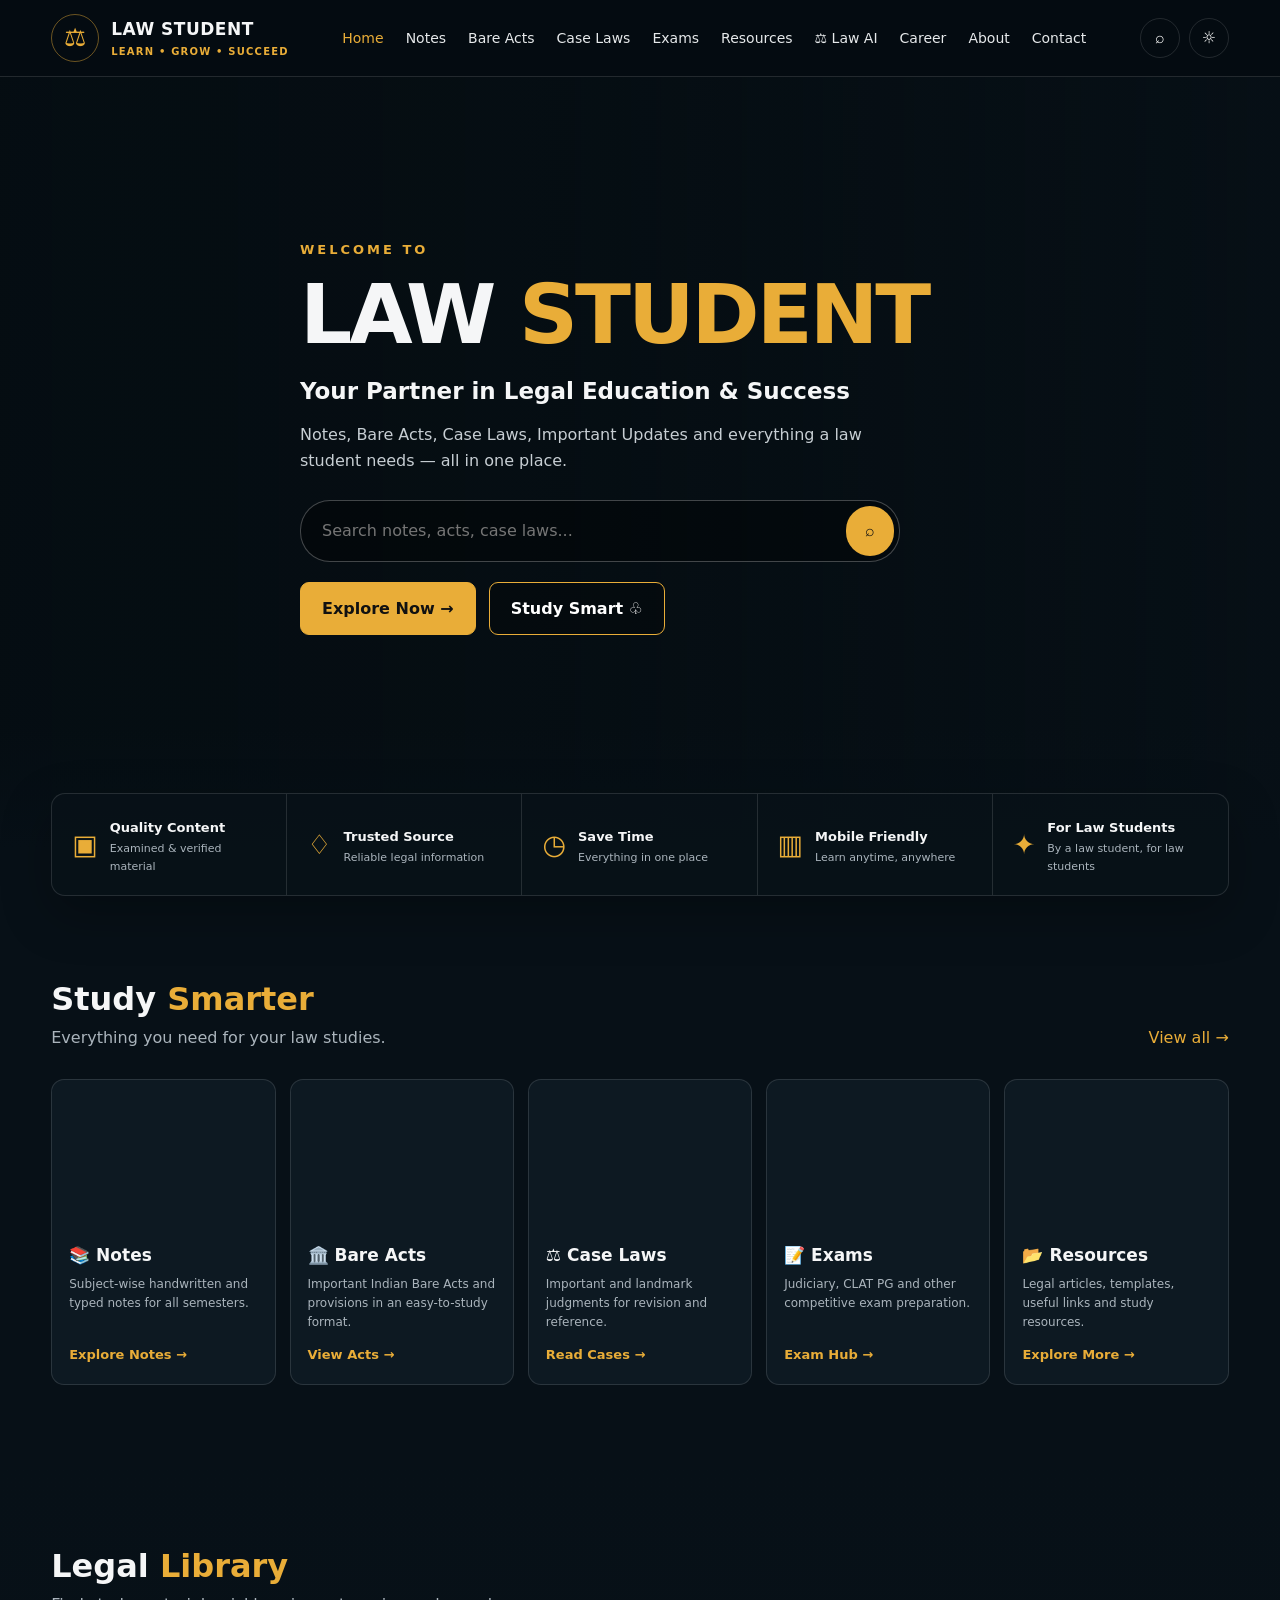
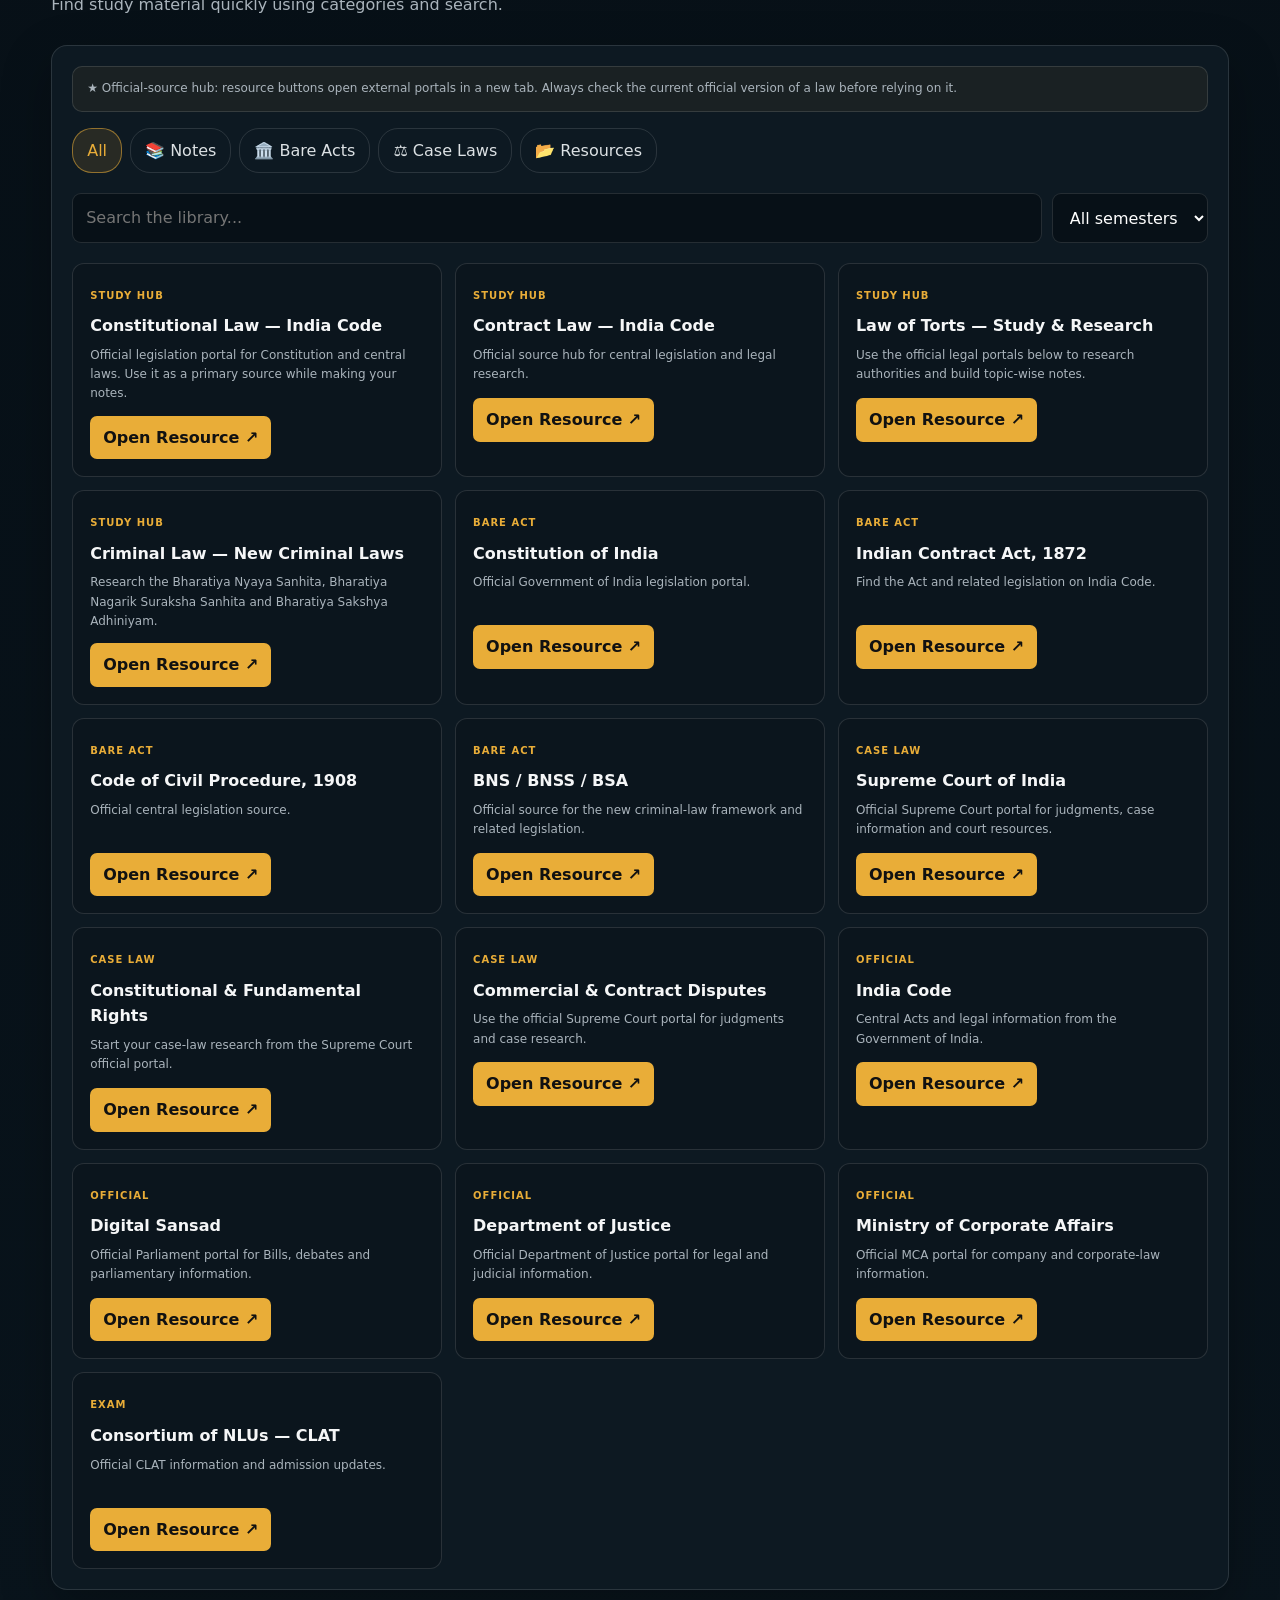
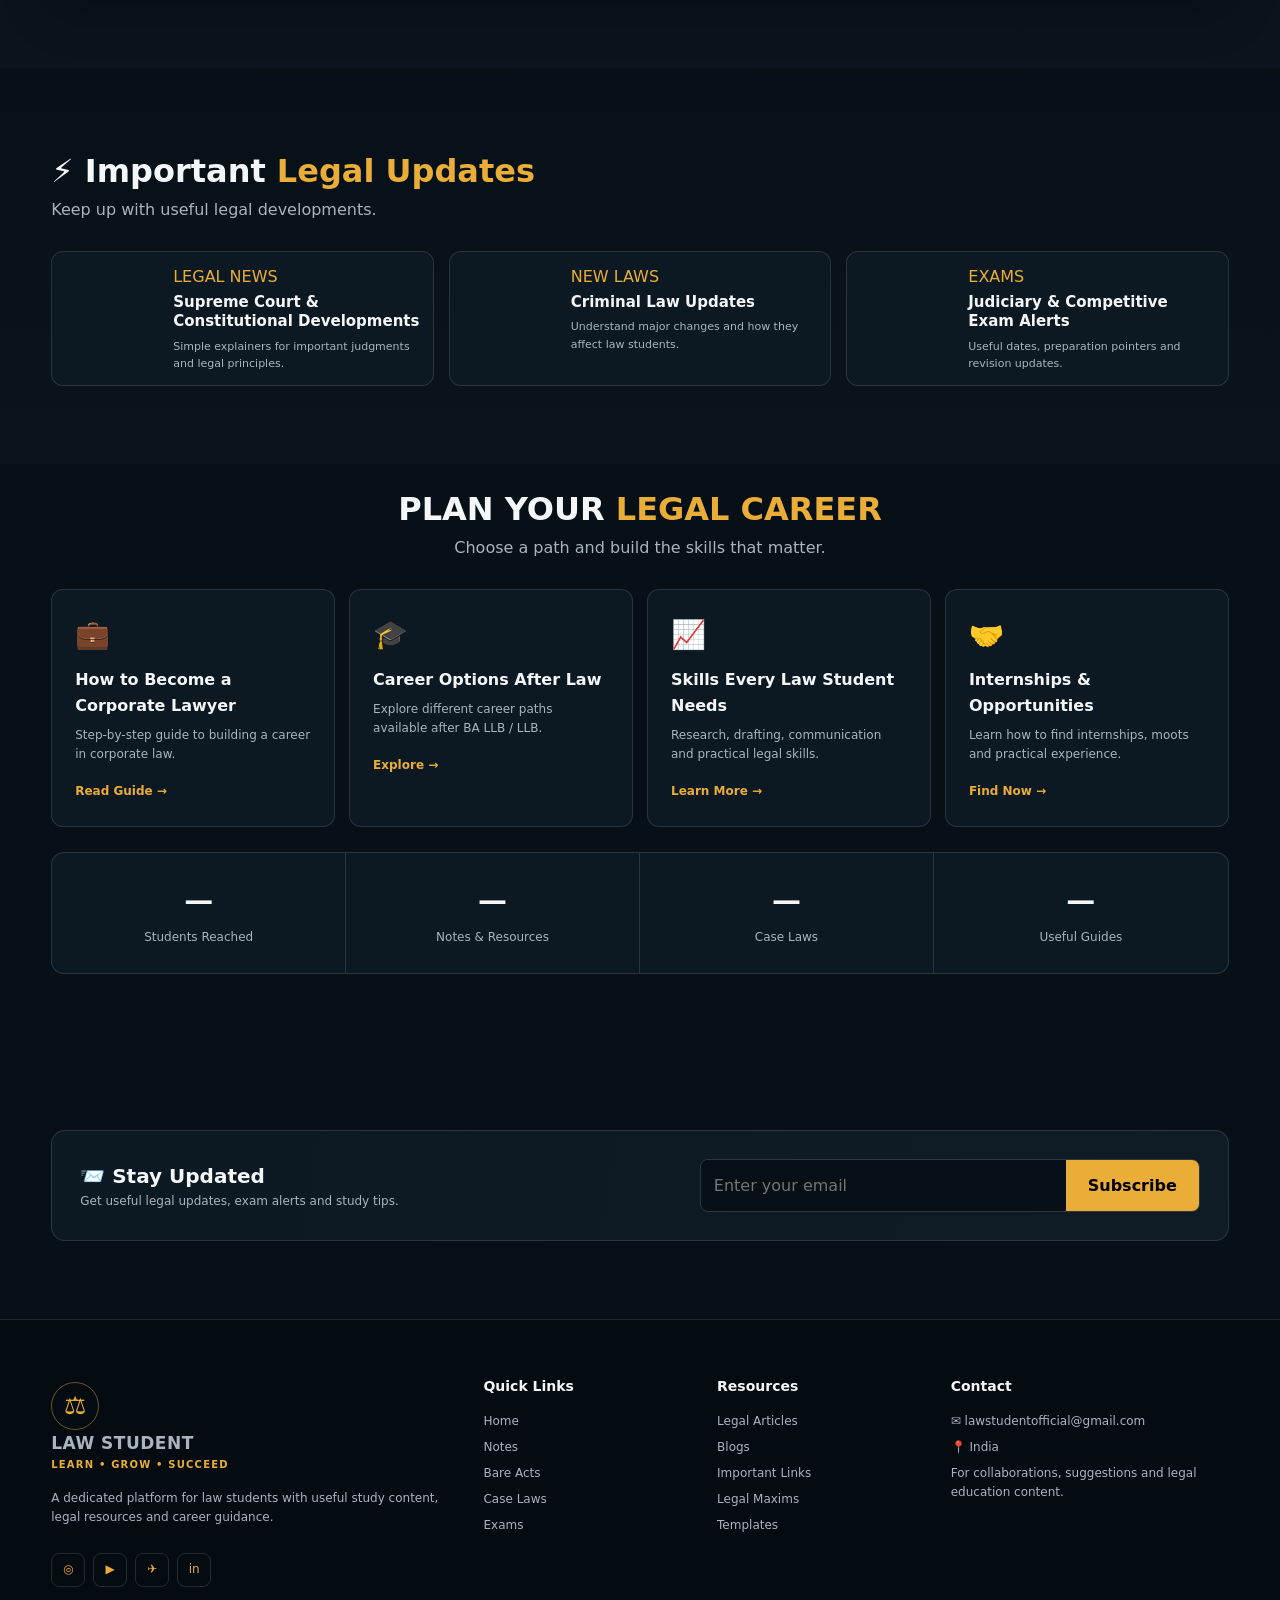
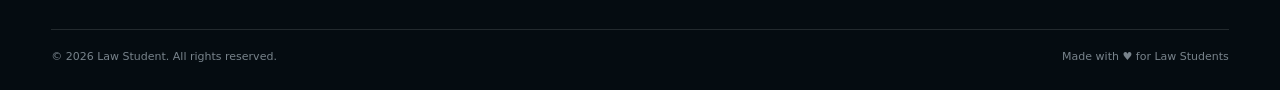
==== commit 74e0c47d: "Update index.html" ====
--- a/index.html
+++ b/index.html
@@ -1,1065 +1,266 @@
 <!DOCTYPE html>
 <html lang="en">
 <head>
-
 <meta charset="UTF-8">
-
 <meta name="viewport" content="width=device-width, initial-scale=1.0">
-
-<meta name="description"
-content="Shivam Pal | Law Student | Legal Research | Legal Writing | Corporate Law">
-
-<title>Shivam Pal | Legal Portfolio</title>
-
-<link rel="stylesheet" href="style.css">
-
+<meta name="description" content="Law Student — Notes, Bare Acts, Case Laws, Exams, Resources and Career Guidance.">
+<title>Law Student | Learn • Grow • Succeed</title>
 <style>
+:root{--bg:#071017;--bg2:#0b151d;--card:#0d1922;--card2:#101f29;--gold:#e9ad38;--gold2:#ffc85a;--text:#f5f6f7;--muted:#aab4bc;--line:rgba(255,255,255,.12);--shadow:0 18px 50px rgba(0,0,0,.28)}
+*{box-sizing:border-box;margin:0;padding:0}html{scroll-behavior:smooth}body{font-family:Inter,system-ui,-apple-system,Segoe UI,Roboto,Arial,sans-serif;background:var(--bg);color:var(--text);line-height:1.6}a{text-decoration:none;color:inherit}button,input,select{font:inherit}.container{width:min(1180px,92%);margin:auto}
+header{position:sticky;top:0;z-index:100;background:rgba(5,12,17,.9);backdrop-filter:blur(16px);border-bottom:1px solid var(--line)}.nav{height:76px;display:flex;align-items:center;justify-content:space-between;gap:20px}.brand{display:flex;align-items:center;gap:12px;min-width:max-content}.logo{width:48px;height:48px;border:1px solid rgba(233,173,56,.45);border-radius:50%;display:grid;place-items:center;color:var(--gold);font-size:25px}.brand strong{display:block;font-size:17px;letter-spacing:.5px}.brand small{display:block;color:var(--gold);font-size:10px;font-weight:800;letter-spacing:1.2px}.navlinks{display:flex;align-items:center;gap:22px;font-size:14px}.navlinks a{color:#e6e9eb;transition:.2s}.navlinks a:hover,.navlinks a.active{color:var(--gold)}.actions{display:flex;gap:9px;align-items:center}.iconbtn,.menu{width:40px;height:40px;border:1px solid var(--line);border-radius:50%;background:transparent;color:#fff;cursor:pointer}.menu{display:none;border-radius:10px;font-size:22px}
+.hero{position:relative;min-height:620px;display:flex;align-items:center;overflow:hidden;background:linear-gradient(90deg,rgba(5,13,18,.98) 0%,rgba(5,13,18,.88) 42%,rgba(5,13,18,.3) 100%),url("https://images.unsplash.com/photo-1589829545856-d10d557cf95f?auto=format&fit=crop&w=1800&q=85") center/cover}.hero:after{content:"";position:absolute;inset:auto 0 0;height:120px;background:linear-gradient(transparent,var(--bg))}.hero-content{position:relative;z-index:2;padding:85px 0 125px;max-width:680px}.kicker{color:var(--gold);font-weight:800;letter-spacing:3px;font-size:13px;margin-bottom:14px}h1{font-size:clamp(48px,7vw,82px);line-height:.98;letter-spacing:-3px;margin-bottom:18px}.gold{color:var(--gold)}.hero h2{font-size:23px;margin-bottom:12px}.hero p{color:#c7ced3;max-width:600px;font-size:16px}.search{display:flex;max-width:600px;margin:27px 0 20px;border:1px solid rgba(255,255,255,.25);background:rgba(0,0,0,.34);border-radius:30px;padding:5px}.search input{flex:1;background:transparent;border:0;outline:0;color:#fff;padding:12px 16px}.search button{border:0;border-radius:25px;background:var(--gold);color:#111;width:48px;cursor:pointer}.ctas{display:flex;gap:13px;flex-wrap:wrap}.btn{display:inline-flex;align-items:center;justify-content:center;gap:9px;padding:13px 21px;border-radius:9px;font-weight:800;border:1px solid var(--gold);transition:.2s;cursor:pointer}.btn.primary{background:var(--gold);color:#111}.btn.primary:hover{background:var(--gold2);transform:translateY(-2px)}.btn.outline{background:rgba(0,0,0,.25);color:#fff}.btn.outline:hover{background:rgba(233,173,56,.12)}
+.trust{position:relative;z-index:5;margin-top:-55px}.trust-grid{display:grid;grid-template-columns:repeat(5,1fr);border:1px solid var(--line);border-radius:14px;background:rgba(8,17,24,.94);box-shadow:var(--shadow);overflow:hidden}.trust-item{padding:20px;display:flex;gap:12px;align-items:center;border-right:1px solid var(--line)}.trust-item:last-child{border:0}.trust-icon{font-size:27px;color:var(--gold)}.trust-item b{font-size:13px}.trust-item span{display:block;color:var(--muted);font-size:11px}
+section{padding:78px 0}.section-head{display:flex;justify-content:space-between;align-items:end;gap:20px;margin-bottom:28px}.section-head h2{font-size:32px}.section-head p{color:var(--muted)}.cards{display:grid;grid-template-columns:repeat(5,1fr);gap:14px}.card{background:var(--card);border:1px solid var(--line);border-radius:13px;overflow:hidden;transition:.25s}.card:hover{transform:translateY(-5px);border-color:rgba(233,173,56,.55);box-shadow:var(--shadow)}.card-img{height:145px;background-size:cover;background-position:center}.card-body{padding:17px}.card h3{font-size:17px;margin-bottom:6px}.card p{color:var(--muted);font-size:12px;min-height:58px}.card a{display:inline-block;margin-top:12px;color:var(--gold);font-size:13px;font-weight:800}
+.library{background:linear-gradient(180deg,var(--bg),#09141c)}.library-box{border:1px solid var(--line);background:var(--card);border-radius:16px;padding:20px;box-shadow:var(--shadow)}.library-tools{display:flex;gap:10px;flex-wrap:wrap;margin-bottom:20px}.library-tools input,.library-tools select{background:#071017;color:#fff;border:1px solid var(--line);border-radius:9px;padding:11px 13px;outline:none}.library-tools input{flex:1;min-width:220px}.tabs{display:flex;gap:8px;flex-wrap:wrap;margin-bottom:20px}.tab{border:1px solid var(--line);background:transparent;color:#dce1e4;padding:9px 14px;border-radius:20px;cursor:pointer}.tab.active,.tab:hover{background:rgba(233,173,56,.12);border-color:rgba(233,173,56,.55);color:var(--gold)}.library-grid{display:grid;grid-template-columns:repeat(3,1fr);gap:13px}.resource-card{border:1px solid var(--line);border-radius:12px;padding:17px;background:var(--bg2);transition:.2s}.resource-card:hover{transform:translateY(-3px);border-color:rgba(233,173,56,.5)}.resource-card .tag{font-size:10px;color:var(--gold);font-weight:800;letter-spacing:1px}.resource-card h3{font-size:16px;margin:7px 0}.resource-card p{font-size:12px;color:var(--muted);min-height:40px}.resource-card button,.resource-btn{margin-top:12px;border:0;background:var(--gold);color:#111;padding:9px 13px;border-radius:7px;font-weight:800;cursor:pointer;display:inline-block}.resource-btn:hover{transform:translateY(-1px);background:var(--gold2)}.empty{padding:25px;text-align:center;color:var(--muted);display:none}
+.updates{background:linear-gradient(180deg,var(--bg),#09141c)}.update-grid{display:grid;grid-template-columns:repeat(3,1fr);gap:15px}.update{display:flex;gap:14px;padding:12px;border:1px solid var(--line);background:var(--card);border-radius:12px}.update-img{width:95px;min-width:95px;height:95px;border-radius:8px;background-size:cover;background-position:center}.update h3{font-size:15px;line-height:1.3;margin:3px 0 6px}.update p,.date{font-size:11px;color:var(--muted)}
+.career{padding-top:20px}.career-grid{display:grid;grid-template-columns:repeat(4,1fr);gap:14px}.career-card{padding:23px;border:1px solid var(--line);background:var(--card);border-radius:12px}.career-card .big{font-size:28px;margin-bottom:10px}.career-card h3{font-size:16px}.career-card p{color:var(--muted);font-size:12px;margin:7px 0 13px}.career-card a{color:var(--gold);font-size:12px;font-weight:800}.stats{display:grid;grid-template-columns:repeat(4,1fr);border:1px solid var(--line);background:var(--card);border-radius:13px;margin-top:25px;overflow:hidden}.stat{text-align:center;padding:24px;border-right:1px solid var(--line)}.stat:last-child{border:0}.stat b{display:block;font-size:29px}.stat span{color:var(--muted);font-size:12px}.subscribe{display:flex;align-items:center;justify-content:space-between;gap:25px;border:1px solid var(--line);background:linear-gradient(100deg,#0d1922,#101c25);padding:28px;border-radius:14px}.subscribe h2{font-size:20px}.subscribe p{color:var(--muted);font-size:12px}.subform{display:flex;min-width:min(500px,100%);border:1px solid var(--line);border-radius:8px;overflow:hidden}.subform input{flex:1;background:#071017;border:0;outline:0;color:#fff;padding:13px}.subform button{background:var(--gold);border:0;padding:0 22px;font-weight:800;cursor:pointer}
+footer{border-top:1px solid var(--line);padding:55px 0 25px;background:#050c11}.footer-grid{display:grid;grid-template-columns:2fr 1fr 1fr 1.4fr;gap:35px}.footer h3{font-size:14px;margin-bottom:14px}.footer p,.footer a{display:block;color:var(--muted);font-size:12px;margin:7px 0}.social{display:flex;gap:8px;margin-top:18px}.social a{width:34px;height:34px;border:1px solid var(--line);display:grid;place-items:center;border-radius:8px;color:var(--gold)}.copyright{border-top:1px solid var(--line);margin-top:35px;padding-top:18px;color:#78838b;font-size:11px;display:flex;justify-content:space-between}#top{position:fixed;right:20px;bottom:20px;width:43px;height:43px;border:0;border-radius:50%;background:var(--gold);color:#111;font-size:20px;cursor:pointer;display:none;z-index:90}.toast{position:fixed;left:50%;bottom:25px;transform:translate(-50%,20px);background:#17242d;border:1px solid var(--line);padding:12px 18px;border-radius:9px;opacity:0;pointer-events:none;transition:.3s;z-index:200;font-size:13px}.toast.show{opacity:1;transform:translate(-50%,0)}.modal{position:fixed;inset:0;background:rgba(0,0,0,.72);display:none;align-items:center;justify-content:center;padding:20px;z-index:300}.modal.open{display:flex}.modal-box{width:min(620px,100%);background:#0c1820;border:1px solid rgba(233,173,56,.35);border-radius:16px;padding:24px;box-shadow:var(--shadow);position:relative}.modal-close{position:absolute;right:14px;top:12px;width:34px;height:34px;border-radius:50%;border:1px solid var(--line);background:transparent;color:#fff;cursor:pointer}.modal-box h2{margin:6px 35px 10px 0}.modal-box p{color:var(--muted);font-size:14px}.modal-note{margin-top:17px;padding:13px;border:1px solid var(--line);border-radius:10px;font-size:12px;color:#d9dfe2}
+@media(max-width:1000px){.navlinks{gap:14px}.cards{grid-template-columns:repeat(3,1fr)}.trust-grid{grid-template-columns:repeat(3,1fr)}.trust-item:nth-child(3){border:0}.career-grid{grid-template-columns:repeat(2,1fr)}.library-grid{grid-template-columns:repeat(2,1fr)}}
+@media(max-width:760px){.nav{height:66px}.menu{display:block}.navlinks{display:none;position:absolute;top:66px;left:4%;right:4%;padding:14px;background:#09131a;border:1px solid var(--line);border-radius:12px;flex-direction:column;align-items:stretch;gap:0}.navlinks.open{display:flex}.navlinks a{padding:11px 14px;border-bottom:1px solid var(--line)}.navlinks a:last-child{border:0}.brand strong{font-size:15px}.brand small{font-size:8px}.logo{width:40px;height:40px}.actions .iconbtn{display:none}.hero{min-height:590px}.hero-content{padding:70px 0 100px}.hero h2{font-size:19px}h1{font-size:50px;letter-spacing:-2px}.hero p{font-size:14px}.trust{margin-top:-35px}.trust-grid{grid-template-columns:1fr 1fr}.trust-item{padding:14px}.trust-item:nth-child(2){border-right:0}.trust-item:nth-child(3){border-right:1px solid var(--line);border-top:1px solid var(--line)}.trust-item:nth-child(4){border:0;border-top:1px solid var(--line)}.trust-item:nth-child(5){grid-column:1/-1;border:0;border-top:1px solid var(--line)}section{padding:55px 0}.section-head{display:block}.section-head h2{font-size:27px}.cards{grid-template-columns:1fr 1fr}.card-img{height:125px}.update-grid{grid-template-columns:1fr}.career-grid{grid-template-columns:1fr 1fr}.stats{grid-template-columns:1fr 1fr}.stat:nth-child(2){border:0}.stat:nth-child(3),.stat:nth-child(4){border-top:1px solid var(--line)}.subscribe{display:block}.subform{margin-top:18px;min-width:0}.footer-grid{grid-template-columns:1fr 1fr}.copyright{display:block}.copyright span{display:block;margin-top:6px}.library-grid{grid-template-columns:1fr}}
+@media(max-width:480px){.cards,.career-grid{grid-template-columns:1fr}.card-img{height:170px}.hero{background-position:60% center}.hero-content{padding-top:55px}.search{margin-top:22px}.footer-grid{grid-template-columns:1fr}.section-head h2{font-size:25px}.library-tools{display:block}.library-tools input,.library-tools select{width:100%;margin-bottom:8px}}
 
 /* ================================
-   PREMIUM LEGAL PORTFOLIO
+   LAW STUDENT AI
 ================================ */
-
-:root{
-  --bg:#071017;
-  --card:#0d1b24;
-  --gold:#d4af37;
-  --white:#f5f7fa;
-  --muted:#9eabb5;
-  --border:rgba(255,255,255,.09);
-}
-
-*{
-  margin:0;
-  padding:0;
-  box-sizing:border-box;
-  scroll-behavior:smooth;
-}
-
-body{
-  font-family:Arial,Helvetica,sans-serif;
-  background:var(--bg);
-  color:var(--white);
-  line-height:1.6;
-}
-
-a{
-  text-decoration:none;
-  color:inherit;
-}
-
-/* ================================
-   NAVBAR
-================================ */
-
-header{
-  position:sticky;
-  top:0;
-  z-index:1000;
-  background:rgba(7,16,23,.95);
-  backdrop-filter:blur(10px);
-  border-bottom:1px solid var(--border);
-}
-
-.navbar{
+.ai-section{
   max-width:1100px;
   margin:auto;
-  padding:18px 22px;
+  padding:25px 22px 90px;
+}
+.ai-box{
+  display:grid;
+  grid-template-columns:1fr 1.05fr;
+  gap:22px;
+  padding:28px;
+  background:linear-gradient(145deg,#10232e,#09151d);
+  border:1px solid rgba(212,175,55,.22);
+  border-radius:20px;
+  box-shadow:0 20px 55px rgba(0,0,0,.28);
+}
+.ai-info{display:flex;flex-direction:column;justify-content:center}
+.ai-badge{
+  width:max-content;
+  padding:7px 12px;
+  border:1px solid rgba(212,175,55,.35);
+  border-radius:20px;
+  color:var(--gold);
+  font-size:11px;
+  font-weight:bold;
+  letter-spacing:1.5px;
+}
+.ai-info h2{font-size:38px;line-height:1.15;margin:16px 0 10px}
+.ai-info p{color:var(--muted);max-width:480px}
+.ai-pills{display:flex;flex-wrap:wrap;gap:8px;margin:20px 0}
+.ai-pill{
+  padding:8px 11px;
+  border:1px solid var(--border);
+  border-radius:18px;
+  color:#dce2e6;
+  background:rgba(0,0,0,.12);
+  font-size:11px;
+}
+.ai-chat{
+  min-height:430px;
   display:flex;
-  justify-content:space-between;
-  align-items:center;
-}
-
-.logo{
-  font-size:20px;
-  font-weight:bold;
-}
-
-.nav-links{
-  display:flex;
-  gap:22px;
-}
-
-.nav-links a{
-  color:var(--muted);
-  transition:.3s;
-}
-
-.nav-links a:hover{
-  color:var(--gold);
-}
-
-/* ================================
-   HERO
-================================ */
-
-.hero{
-  min-height:90vh;
-  max-width:1100px;
-  margin:auto;
-  padding:90px 22px;
-
+  flex-direction:column;
+  overflow:hidden;
+  background:#071017;
+  border:1px solid var(--border);
+  border-radius:16px;
+}
+.ai-head{
+  padding:16px 18px;
   display:flex;
   align-items:center;
-  justify-content:space-between;
-  gap:50px;
-}
-
-.hero-content{
-  max-width:700px;
-}
-
-.tag,
-.section-label{
+  gap:11px;
+  border-bottom:1px solid var(--border);
+}
+.ai-orb{
+  width:40px;height:40px;border-radius:50%;
+  display:grid;place-items:center;
   color:var(--gold);
-  letter-spacing:2px;
-  font-size:13px;
-  font-weight:bold;
-}
-
-h1{
-  font-size:58px;
-  line-height:1.1;
-  margin:20px 0;
-}
-
-h1 span{
-  color:var(--gold);
-}
-
-.intro{
+  background:rgba(212,175,55,.1);
+  border:1px solid rgba(212,175,55,.3);
+}
+.ai-head strong{display:block;font-size:14px}
+.ai-head small{color:var(--muted);font-size:10px}
+.ai-messages{
+  flex:1;
+  padding:16px;
+  min-height:245px;
+  max-height:290px;
+  overflow-y:auto;
+}
+.ai-msg{
+  max-width:88%;
+  margin-bottom:10px;
+  padding:11px 13px;
+  border-radius:12px;
+  font-size:12px;
+  white-space:pre-wrap;
+}
+.ai-msg.bot{background:#0d1b24;border:1px solid var(--border)}
+.ai-msg.user{margin-left:auto;background:var(--gold);color:#071017}
+.ai-suggestions{display:flex;gap:7px;flex-wrap:wrap;padding:0 14px 12px}
+.ai-suggestion{
+  border:1px solid var(--border);
+  background:transparent;
   color:var(--muted);
-  font-size:18px;
-  max-width:650px;
-}
-
-.buttons{
-  margin-top:30px;
+  border-radius:18px;
+  padding:7px 10px;
+  font-size:10px;
+  cursor:pointer;
+}
+.ai-suggestion:hover{color:var(--gold);border-color:rgba(212,175,55,.5)}
+.ai-form{
   display:flex;
-  gap:15px;
-  flex-wrap:wrap;
-}
-
-.btn{
-  display:inline-block;
-  padding:13px 22px;
-  border-radius:8px;
-  font-weight:bold;
-  transition:.3s;
-}
-
-.primary{
+  gap:8px;
+  padding:12px;
+  border-top:1px solid var(--border);
+}
+.ai-form input{
+  flex:1;
+  min-width:0;
+  padding:11px 12px;
+  color:#fff;
+  background:#0d1b24;
+  border:1px solid var(--border);
+  border-radius:9px;
+  outline:none;
+}
+.ai-form button{
+  border:0;
+  border-radius:9px;
+  padding:0 16px;
   background:var(--gold);
   color:#071017;
-}
-
-.secondary{
-  border:1px solid var(--border);
-}
-
-.btn:hover{
-  transform:translateY(-3px);
-}
-
+  font-weight:bold;
+  cursor:pointer;
+}
+.ai-note{padding:0 13px 12px;color:#687780;font-size:9px}
+@media(max-width:800px){
+  .ai-box{grid-template-columns:1fr;padding:20px}
+  .ai-info h2{font-size:30px}
+}
+
+</style>
+</head>
+<body>
+<header><div class="container nav">
+<a class="brand" href="#home"><div class="logo">⚖</div><div><strong>LAW STUDENT</strong><small>LEARN • GROW • SUCCEED</small></div></a>
+<nav class="navlinks" id="navlinks"><a class="active" href="#home">Home</a><a href="#notes">Notes</a><a href="#acts">Bare Acts</a><a href="#cases">Case Laws</a><a href="#exams">Exams</a><a href="#resources">Resources</a>
+<a href="#law-ai">⚖️ Law AI</a><a href="#career">Career</a><a href="#about">About</a><a href="#contact">Contact</a></nav>
+<div class="actions"><button class="iconbtn" onclick="focusSearch()" aria-label="Search">⌕</button><button class="iconbtn" onclick="toggleTheme()" aria-label="Theme">☼</button><button class="menu" onclick="toggleMenu()" aria-label="Menu">☰</button></div>
+</div></header>
+<main>
+<section class="hero" id="home"><div class="container hero-content"><div class="kicker">WELCOME TO</div><h1>LAW <span class="gold">STUDENT</span></h1><h2>Your Partner in Legal Education & Success</h2><p>Notes, Bare Acts, Case Laws, Important Updates and everything a law student needs — all in one place.</p><div class="search"><input id="searchInput" type="search" placeholder="Search notes, acts, case laws..." oninput="searchSite()"><button onclick="searchSite()">⌕</button></div><div class="ctas"><a class="btn primary" href="#library">Explore Now →</a><a class="btn outline" href="#resources">Study Smart ♧</a></div><div id="searchResult" style="margin-top:10px;color:var(--gold);font-size:12px"></div></div></section>
+<div class="container trust"><div class="trust-grid"><div class="trust-item"><div class="trust-icon">▣</div><div><b>Quality Content</b><span>Examined & verified material</span></div></div><div class="trust-item"><div class="trust-icon">♢</div><div><b>Trusted Source</b><span>Reliable legal information</span></div></div><div class="trust-item"><div class="trust-icon">◷</div><div><b>Save Time</b><span>Everything in one place</span></div></div><div class="trust-item"><div class="trust-icon">▥</div><div><b>Mobile Friendly</b><span>Learn anytime, anywhere</span></div></div><div class="trust-item"><div class="trust-icon">✦</div><div><b>For Law Students</b><span>By a law student, for law students</span></div></div></div></div>
+<section id="notes"><div class="container"><div class="section-head"><div><h2>Study <span class="gold">Smarter</span></h2><p>Everything you need for your law studies.</p></div><a class="gold" href="#library">View all →</a></div><div class="cards">
+<article class="card"><div class="card-img" style="background-image:url('https://images.unsplash.com/photo-1456324504439-367cee3b3c32?auto=format&fit=crop&w=700&q=80')"></div><div class="card-body"><h3>📚 Notes</h3><p>Subject-wise handwritten and typed notes for all semesters.</p><a href="#library" onclick="setTab('notes')">Explore Notes →</a></div></article>
+<article class="card" id="acts"><div class="card-img" style="background-image:url('https://images.unsplash.com/photo-1589994965851-a8f479c573a9?auto=format&fit=crop&w=700&q=80')"></div><div class="card-body"><h3>🏛️ Bare Acts</h3><p>Important Indian Bare Acts and provisions in an easy-to-study format.</p><a href="#library" onclick="setTab('acts')">View Acts →</a></div></article>
+<article class="card" id="cases"><div class="card-img" style="background-image:url('https://images.unsplash.com/photo-1589829545856-d10d557cf95f?auto=format&fit=crop&w=700&q=80')"></div><div class="card-body"><h3>⚖️ Case Laws</h3><p>Important and landmark judgments for revision and reference.</p><a href="#library" onclick="setTab('cases')">Read Cases →</a></div></article>
+<article class="card" id="exams"><div class="card-img" style="background-image:url('https://images.unsplash.com/photo-1434030216411-0b793f4b4173?auto=format&fit=crop&w=700&q=80')"></div><div class="card-body"><h3>📝 Exams</h3><p>Judiciary, CLAT PG and other competitive exam preparation.</p><a href="#career">Exam Hub →</a></div></article>
+<article class="card" id="resources"><div class="card-img" style="background-image:url('https://images.unsplash.com/photo-1521587760476-6c12a4b040da?auto=format&fit=crop&w=700&q=80')"></div><div class="card-body"><h3>📂 Resources</h3><p>Legal articles, templates, useful links and study resources.</p><a href="#library" onclick="setTab('resources')">Explore More →</a></div></article>
+</div></div></section>
+<section class="library" id="library"><div class="container"><div class="section-head"><div><h2>Legal <span class="gold">Library</span></h2><p>Find study material quickly using categories and search.</p></div></div><div class="library-box"><div style="margin-bottom:16px;padding:12px 14px;border:1px solid var(--line);border-radius:10px;background:rgba(233,173,56,.06);color:var(--muted);font-size:12px">★ Official-source hub: resource buttons open external portals in a new tab. Always check the current official version of a law before relying on it.</div><div class="tabs"><button class="tab active" data-tab="all" onclick="setTab('all')">All</button><button class="tab" data-tab="notes" onclick="setTab('notes')">📚 Notes</button><button class="tab" data-tab="acts" onclick="setTab('acts')">🏛️ Bare Acts</button><button class="tab" data-tab="cases" onclick="setTab('cases')">⚖️ Case Laws</button><button class="tab" data-tab="resources" onclick="setTab('resources')">📂 Resources</button></div><div class="library-tools"><input id="librarySearch" type="search" placeholder="Search the library..." oninput="filterLibrary()"><select id="semesterFilter" onchange="filterLibrary()"><option value="all">All semesters</option><option value="1">Semester 1</option><option value="2">Semester 2</option><option value="3">Semester 3</option><option value="4">Semester 4</option><option value="5">Semester 5</option><option value="6">Semester 6</option><option value="7">Semester 7</option><option value="8">Semester 8</option><option value="9">Semester 9</option><option value="10">Semester 10</option></select></div><div class="library-grid" id="libraryGrid"></div><div class="empty" id="emptyState">No matching material found. Try another keyword or category.</div></div></div></section>
+<section class="updates" id="updates"><div class="container"><div class="section-head"><div><h2>⚡ Important <span class="gold">Legal Updates</span></h2><p>Keep up with useful legal developments.</p></div></div><div class="update-grid"><article class="update"><div class="update-img" style="background-image:url('https://images.unsplash.com/photo-1555374018-13a8994ab246?auto=format&fit=crop&w=400&q=80')"></div><div><span class="gold">LEGAL NEWS</span><h3>Supreme Court & Constitutional Developments</h3><p>Simple explainers for important judgments and legal principles.</p></div></article><article class="update"><div class="update-img" style="background-image:url('https://images.unsplash.com/photo-1589829545856-d10d557cf95f?auto=format&fit=crop&w=400&q=80')"></div><div><span class="gold">NEW LAWS</span><h3>Criminal Law Updates</h3><p>Understand major changes and how they affect law students.</p></div></article><article class="update"><div class="update-img" style="background-image:url('https://images.unsplash.com/photo-1505664194779-8beaceb93744?auto=format&fit=crop&w=400&q=80')"></div><div><span class="gold">EXAMS</span><h3>Judiciary & Competitive Exam Alerts</h3><p>Useful dates, preparation pointers and revision updates.</p></div></article></div></div></section>
+<section class="career" id="career"><div class="container"><div class="section-head" style="justify-content:center;text-align:center"><div><h2>PLAN YOUR <span class="gold">LEGAL CAREER</span></h2><p>Choose a path and build the skills that matter.</p></div></div><div class="career-grid"><article class="career-card"><div class="big">💼</div><h3>How to Become a Corporate Lawyer</h3><p>Step-by-step guide to building a career in corporate law.</p><a href="#library">Read Guide →</a></article><article class="career-card"><div class="big">🎓</div><h3>Career Options After Law</h3><p>Explore different career paths available after BA LLB / LLB.</p><a href="#library">Explore →</a></article><article class="career-card"><div class="big">📈</div><h3>Skills Every Law Student Needs</h3><p>Research, drafting, communication and practical legal skills.</p><a href="#library">Learn More →</a></article><article class="career-card"><div class="big">🤝</div><h3>Internships & Opportunities</h3><p>Learn how to find internships, moots and practical experience.</p><a href="#library">Find Now →</a></article></div><div class="stats"><div class="stat"><b>—</b><span>Students Reached</span></div><div class="stat"><b>—</b><span>Notes & Resources</span></div><div class="stat"><b>—</b><span>Case Laws</span></div><div class="stat"><b>—</b><span>Useful Guides</span></div></div></div></section>
+<section id="about"><div class="container"><div class="subscribe"><div><h2>📨 Stay Updated</h2><p>Get useful legal updates, exam alerts and study tips.</p></div><form class="subform" onsubmit="subscribe(event)"><input type="email" required placeholder="Enter your email"><button>Subscribe</button></form></div></div></section>
+</main>
+<footer class="footer" id="contact"><div class="container"><div class="footer-grid"><div><a class="brand" href="#home"><div class="logo">⚖</div><div><strong>LAW STUDENT</strong><small>LEARN • GROW • SUCCEED</small></div></a><p style="margin-top:16px">A dedicated platform for law students with useful study content, legal resources and career guidance.</p><div class="social"><a href="#" onclick="demo(event)">◎</a><a href="#" onclick="demo(event)">▶</a><a href="#" onclick="demo(event)">✈</a><a href="#" onclick="demo(event)">in</a></div></div><div><h3>Quick Links</h3><a href="#home">Home</a><a href="#notes">Notes</a><a href="#acts">Bare Acts</a><a href="#cases">Case Laws</a><a href="#exams">Exams</a></div><div><h3>Resources</h3><a href="#library">Legal Articles</a><a href="#library">Blogs</a><a href="#library">Important Links</a><a href="#library">Legal Maxims</a><a href="#library">Templates</a></div><div><h3>Contact</h3><p>✉ lawstudentofficial@gmail.com</p><p>📍 India</p><p>For collaborations, suggestions and legal education content.</p></div></div><div class="copyright"><span>© 2026 Law Student. All rights reserved.</span><span>Made with ♥ for Law Students</span></div></div></footer>
+<button id="top" onclick="window.scrollTo({top:0,behavior:'smooth'})">↑</button><div class="toast" id="toast"></div>
+</div>
+<script>
+const libraryData=[
+ {type:'notes',tag:'STUDY HUB',title:'Constitutional Law — India Code',desc:'Official legislation portal for Constitution and central laws. Use it as a primary source while making your notes.',sem:'1',url:'https://www.indiacode.nic.in/'},
+ {type:'notes',tag:'STUDY HUB',title:'Contract Law — India Code',desc:'Official source hub for central legislation and legal research.',sem:'1',url:'https://www.indiacode.nic.in/'},
+ {type:'notes',tag:'STUDY HUB',title:'Law of Torts — Study & Research',desc:'Use the official legal portals below to research authorities and build topic-wise notes.',sem:'2',url:'https://www.sci.gov.in/'},
+ {type:'notes',tag:'STUDY HUB',title:'Criminal Law — New Criminal Laws',desc:'Research the Bharatiya Nyaya Sanhita, Bharatiya Nagarik Suraksha Sanhita and Bharatiya Sakshya Adhiniyam.',sem:'3',url:'https://www.indiacode.nic.in/'},
+
+ {type:'acts',tag:'BARE ACT',title:'Constitution of India',desc:'Official Government of India legislation portal.',sem:'all',url:'https://www.indiacode.nic.in/'},
+ {type:'acts',tag:'BARE ACT',title:'Indian Contract Act, 1872',desc:'Find the Act and related legislation on India Code.',sem:'1',url:'https://www.indiacode.nic.in/'},
+ {type:'acts',tag:'BARE ACT',title:'Code of Civil Procedure, 1908',desc:'Official central legislation source.',sem:'4',url:'https://www.indiacode.nic.in/'},
+ {type:'acts',tag:'BARE ACT',title:'BNS / BNSS / BSA',desc:'Official source for the new criminal-law framework and related legislation.',sem:'3',url:'https://www.indiacode.nic.in/'},
+
+ {type:'cases',tag:'CASE LAW',title:'Supreme Court of India',desc:'Official Supreme Court portal for judgments, case information and court resources.',sem:'1',url:'https://www.sci.gov.in/'},
+ {type:'cases',tag:'CASE LAW',title:'Constitutional & Fundamental Rights',desc:'Start your case-law research from the Supreme Court official portal.',sem:'1',url:'https://www.sci.gov.in/'},
+ {type:'cases',tag:'CASE LAW',title:'Commercial & Contract Disputes',desc:'Use the official Supreme Court portal for judgments and case research.',sem:'5',url:'https://www.sci.gov.in/'},
+
+ {type:'resources',tag:'OFFICIAL',title:'India Code',desc:'Central Acts and legal information from the Government of India.',sem:'all',url:'https://www.indiacode.nic.in/'},
+ {type:'resources',tag:'OFFICIAL',title:'Digital Sansad',desc:'Official Parliament portal for Bills, debates and parliamentary information.',sem:'all',url:'https://sansad.in/'},
+ {type:'resources',tag:'OFFICIAL',title:'Department of Justice',desc:'Official Department of Justice portal for legal and judicial information.',sem:'all',url:'https://doj.gov.in/'},
+ {type:'resources',tag:'OFFICIAL',title:'Ministry of Corporate Affairs',desc:'Official MCA portal for company and corporate-law information.',sem:'all',url:'https://www.mca.gov.in/'},
+ {type:'resources',tag:'EXAM',title:'Consortium of NLUs — CLAT',desc:'Official CLAT information and admission updates.',sem:'all',url:'https://consortiumofnlus.ac.in/'}
+];
+let currentTab='all';
+function toggleMenu(){document.getElementById('navlinks').classList.toggle('open')}
+function focusSearch(){document.getElementById('searchInput').focus();document.getElementById('home').scrollIntoView({behavior:'smooth'})}
+function searchSite(){const q=document.getElementById('searchInput').value.trim().toLowerCase(),r=document.getElementById('searchResult');if(!q){r.textContent='';return}const map={notes:'notes',bare:'acts','bare acts':'acts','case':'cases','case laws':'cases',exam:'career',career:'career',resource:'resources'};const found=Object.keys(map).find(k=>q.includes(k));if(found){r.innerHTML='Found: <a style="text-decoration:underline" href="#library" onclick="setTab(\''+map[found]+'\')">Open '+found+' section →</a>'}else{r.innerHTML='Search the <a style="text-decoration:underline" href="#library">Legal Library →</a>';document.getElementById('librarySearch').value=q;setTab('all');filterLibrary()}}
+function setTab(tab){currentTab=tab;document.querySelectorAll('.tab').forEach(b=>b.classList.toggle('active',b.dataset.tab===tab));document.getElementById('library').scrollIntoView({behavior:'smooth',block:'start'});filterLibrary()}
+function filterLibrary(){const q=document.getElementById('librarySearch').value.trim().toLowerCase(),sem=document.getElementById('semesterFilter').value,grid=document.getElementById('libraryGrid'),empty=document.getElementById('emptyState');const data=libraryData.filter(x=>(currentTab==='all'||x.type===currentTab)&&(sem==='all'||x.sem==='all'||x.sem===sem)&&(!q||(x.title+' '+x.desc+' '+x.tag).toLowerCase().includes(q)));grid.innerHTML=data.map((x)=>`<article class="resource-card"><span class="tag">${x.tag}</span><h3>${x.title}</h3><p>${x.desc}</p><a class="resource-btn" href="${x.url}" target="_blank" rel="noopener noreferrer">Open Resource ↗</a></article>`).join('');empty.style.display=data.length?'none':'block'}
+function toggleTheme(){const root=document.documentElement,light=root.dataset.light==='1';if(light){root.dataset.light='0';root.style.setProperty('--bg','#071017');root.style.setProperty('--card','#0d1922');document.body.style.color=''}else{root.dataset.light='1';root.style.setProperty('--bg','#f4f6f7');root.style.setProperty('--card','#fff');root.style.setProperty('--card2','#fff');document.body.style.color='#182027'}showToast(light?'Dark mode on':'Light mode on')}
+function subscribe(e){e.preventDefault();e.target.reset();showToast('Thanks! You are subscribed.')}
+function demo(e){e.preventDefault();showToast('Add your social-media link here.')}
+function showToast(t){const x=document.getElementById('toast');x.textContent=t;x.classList.add('show');setTimeout(()=>x.classList.remove('show'),2500)}
+window.addEventListener('scroll',()=>document.getElementById('top').style.display=scrollY>450?'block':'none');document.querySelectorAll('.navlinks a').forEach(a=>a.addEventListener('click',()=>document.getElementById('navlinks').classList.remove('open')));filterLibrary();
+</script>
+
+<script>
 /* ================================
-   HERO CARD
+   LAW STUDENT AI DEMO
 ================================ */
-
-.hero-card{
-  width:280px;
-  min-width:280px;
-
-  padding:40px 25px;
-
-  text-align:center;
-
-  background:linear-gradient(
-    145deg,
-    #10232e,
-    #09151d
-  );
-
-  border:1px solid var(--border);
-  border-radius:20px;
-
-  box-shadow:0 20px 50px rgba(0,0,0,.3);
-}
-
-.scale{
-  font-size:70px;
-  color:var(--gold);
-}
-
-.hero-card h3{
-  margin:15px 0 5px;
-}
-
-/* ================================
-   SECTIONS
-================================ */
-
-.section{
-  max-width:1100px;
-  margin:auto;
-  padding:90px 22px;
-}
-
-.section h2{
-  font-size:36px;
-  margin:10px 0 20px;
-}
-
-.section-text{
-  color:var(--muted);
-  max-width:800px;
-}
-
-/* ================================
-   CARDS
-================================ */
-
-.grid{
-  display:grid;
-  grid-template-columns:repeat(3,1fr);
-  gap:20px;
-  margin-top:30px;
-}
-
-.card{
-  padding:28px;
-
-  background:var(--card);
-
-  border:1px solid var(--border);
-  border-radius:15px;
-
-  transition:.3s;
-}
-
-.card:hover{
-  transform:translateY(-6px);
-  border-color:rgba(212,175,55,.5);
-}
-
-.card span{
-  font-size:30px;
-}
-
-.card h3{
-  margin:12px 0 8px;
-}
-
-.card p{
-  color:var(--muted);
-}
-
-/* ================================
-   PORTFOLIO
-================================ */
-
-.portfolio-card{
-  position:relative;
-}
-
-.portfolio-card .number{
-  color:var(--gold);
-  font-size:14px;
-  font-weight:bold;
-}
-
-/* ================================
-   SERVICES
-================================ */
-
-.service-card{
-  border-top:3px solid var(--gold);
-}
-
-/* ================================
-   CTA
-================================ */
-
-.cta{
-  max-width:1050px;
-  margin:40px auto 80px;
-
-  padding:55px 30px;
-
-  text-align:center;
-
-  background:linear-gradient(
-    135deg,
-    #10232e,
-    #0a151c
-  );
-
-  border:1px solid var(--border);
-  border-radius:20px;
-}
-
-.cta h2{
-  font-size:34px;
-  margin-bottom:12px;
-}
-
-.cta p{
-  color:var(--muted);
-  margin-bottom:25px;
-}
-
-/* ================================
-   CONTACT
-================================ */
-
-.contact-box{
-  margin-top:25px;
-
-  display:grid;
-  gap:12px;
-}
-
-.contact-item{
-  padding:18px 20px;
-
-  background:var(--card);
-
-  border:1px solid var(--border);
-  border-radius:10px;
-}
-
-.contact-item strong{
-  color:var(--gold);
-}
-
-/* ================================
-   FOOTER
-================================ */
-
-footer{
-  text-align:center;
-
-  padding:30px 20px;
-
-  border-top:1px solid var(--border);
-
-  color:var(--muted);
-}
-
-/* ================================
-   MOBILE
-================================ */
-
-@media(max-width:800px){
-
-  .nav-links{
-    display:none;
+function aiQuick(text){
+  const input=document.getElementById("aiInput");
+  input.value=text;
+  input.focus();
+}
+
+function lawAiAnswer(question){
+  const q=question.toLowerCase();
+
+  if(q.includes("mcq")){
+    return "5 Quick Law MCQs:\n\n1. Which organ primarily interprets laws?\nA) Legislature  B) Judiciary  C) Media  D) Election Commission\n\n2. What is a precedent?\nA) A previous judicial decision used as authority\nB) A new statute\nC) A contract\nD) A regulation\n\n3. What is a Bare Act?\nA) The statutory text of an Act\nB) A case summary\nC) A legal article\nD) A court diary\n\n4. What is consideration associated with?\nA) Contract law  B) Evidence only  C) Tax only  D) Procedure only\n\n5. For current legal provisions, what should a student verify?\nA) The latest official source";
   }
 
-  .hero{
-    flex-direction:column;
-    text-align:center;
-    padding-top:65px;
+  if(q.includes("short") || q.includes("revision")){
+    return "Quick Revision Framework:\n\n• Definition — write the core meaning.\n• Essentials — list the important elements.\n• Provision — identify the relevant law/section.\n• Case law — remember important authorities.\n• Example — connect the rule to a simple situation.\n• Exam tip — finish with the key point.\n\nAlways verify the current statutory text from an official source.";
   }
 
-  h1{
-    font-size:42px;
+  if(q.includes("topic") || q.includes("simple")){
+    return "Sure. Type the exact legal topic, section or concept you want explained. For example: consideration, negligence, fundamental rights, bail, contract, or corporate law.\n\nI can structure a study answer as:\nDefinition → Key points → Example → Exam tip.";
   }
 
-  .intro{
-    font-size:16px;
-  }
-
-  .buttons{
-    justify-content:center;
-  }
-
-  .grid{
-    grid-template-columns:1fr;
-  }
-
-  .hero-card{
-    width:100%;
-    max-width:320px;
-  }
-
-  .section{
-    padding:65px 20px;
-  }
-
-  .section h2{
-    font-size:30px;
-  }
-
-}
-
-</style>
-
-</head>
-
-
-<body>
-
-
-<!-- ================================
-     NAVIGATION
-================================ -->
-
-<header>
-
-<nav class="navbar">
-
-<a class="logo" href="#home">
-⚖️ Shivam Pal
-</a>
-
-<div class="nav-links">
-
-<a href="#about">About</a>
-
-<a href="#skills">Skills</a>
-
-<a href="#portfolio">Portfolio</a>
-
-<a href="#services">Services</a>
-
-<a href="#resources">Resources</a>
-
-<a href="#contact">Contact</a>
-
-</div>
-
-</nav>
-
-</header>
-
-
-<main>
-
-
-<!-- ================================
-     HOME
-================================ -->
-
-<section id="home" class="hero">
-
-
-<div class="hero-content">
-
-<p class="tag">
-LAW STUDENT • LEGAL RESEARCH • CORPORATE LAW
-</p>
-
-
-<h1>
-
-Building my journey
-
-<br>
-
-<span>in the world of law.</span>
-
-</h1>
-
-
-<p class="intro">
-
-Welcome to my personal legal portfolio.
-
-Here I share my learning,
-legal interests, research work
-and useful resources.
-
-</p>
-
-
-<div class="buttons">
-
-<a class="btn primary" href="#portfolio">
-View My Work
-</a>
-
-
-<a class="btn secondary" href="#contact">
-Let's Connect
-</a>
-
-</div>
-
-</div>
-
-
-<div class="hero-card">
-
-<div class="scale">
-⚖
-</div>
-
-<h3>
-BA LL.B. Student
-</h3>
-
-<p>
-Learning • Researching • Growing
-</p>
-
-</div>
-
-
-</section>
-
-
-
-<!-- ================================
-     ABOUT
-================================ -->
-
-<section id="about" class="section">
-
-<p class="section-label">
-ABOUT ME
-</p>
-
-
-<h2>
-A student with a passion for law.
-</h2>
-
-
-<p class="section-text">
-
-I am a BA LL.B. student interested
-in developing practical legal knowledge
-and building a strong foundation
-for a career in law, especially in
-the corporate and commercial legal field.
-
-</p>
-
-</section>
-
-
-
-<!-- ================================
-     SKILLS
-================================ -->
-
-<section id="skills" class="section">
-
-<p class="section-label">
-SKILLS & INTERESTS
-</p>
-
-
-<h2>
-What I am developing.
-</h2>
-
-
-<div class="grid">
-
-
-<div class="card">
-
-<span>📚</span>
-
-<h3>
-Legal Research
-</h3>
-
-<p>
-Understanding statutes, cases
-and legal concepts.
-</p>
-
-</div>
-
-
-
-<div class="card">
-
-<span>📝</span>
-
-<h3>
-Legal Writing
-</h3>
-
-<p>
-Developing clear and structured
-legal writing skills.
-</p>
-
-</div>
-
-
-
-<div class="card">
-
-<span>🏢</span>
-
-<h3>
-Corporate Law
-</h3>
-
-<p>
-Exploring companies, contracts
-and commercial law.
-</p>
-
-</div>
-
-
-
-<div class="card">
-
-<span>⚖️</span>
-
-<h3>
-Legal Awareness
-</h3>
-
-<p>
-Learning how law works
-in real-world situations.
-</p>
-
-</div>
-
-
-</div>
-
-</section>
-
-
-
-<!-- ================================
-     PORTFOLIO
-================================ -->
-
-<section id="portfolio" class="section">
-
-<p class="section-label">
-PORTFOLIO
-</p>
-
-
-<h2>
-My Work & Practice
-</h2>
-
-
-<p class="section-text">
-
-A collection of legal writing
-and research work that demonstrates
-my developing skills and understanding
-of law.
-
-</p>
-
-
-<div class="grid">
-
-
-<div class="card portfolio-card">
-
-<p class="number">
-01 • LEGAL WRITING
-</p>
-
-
-<h3>
-Legal Article
-</h3>
-
-
-<p>
-
-Simple and structured explanation
-of a legal topic for students
-and general readers.
-
-</p>
-
-
-<br>
-
-
-<a class="btn secondary" href="#">
-View Sample →
-</a>
-
-</div>
-
-
-
-<div class="card portfolio-card">
-
-<p class="number">
-02 • CASE LAW
-</p>
-
-
-<h3>
-Case Law Summary
-</h3>
-
-
-<p>
-
-A concise summary covering facts,
-issues, judgment and important
-legal principles.
-
-</p>
-
-
-<br>
-
-
-<a class="btn secondary" href="#">
-View Sample →
-</a>
-
-</div>
-
-
-
-<div class="card portfolio-card">
-
-<p class="number">
-03 • CORPORATE LAW
-</p>
-
-
-<h3>
-Corporate Law Research
-</h3>
-
-
-<p>
-
-Research-based notes on companies,
-contracts and commercial
-legal concepts.
-
-</p>
-
-
-<br>
-
-
-<a class="btn secondary" href="#">
-View Sample →
-</a>
-
-</div>
-
-
-</div>
-
-</section>
-
-
-
-<!-- ================================
-     SERVICES
-================================ -->
-
-<section id="services" class="section">
-
-<p class="section-label">
-SERVICES
-</p>
-
-
-<h2>
-How I can help.
-</h2>
-
-
-<div class="grid">
-
-
-<div class="card service-card">
-
-<h3>
-📝 Legal Content Writing
-</h3>
-
-<p>
-
-Easy-to-understand legal articles,
-educational content and law-related
-social media posts.
-
-</p>
-
-</div>
-
-
-
-<div class="card service-card">
-
-<h3>
-📚 Legal Research
-</h3>
-
-<p>
-
-Basic legal research and structured
-research notes on selected
-legal topics.
-
-</p>
-
-</div>
-
-
-
-<div class="card service-card">
-
-<h3>
-⚖️ Case Law Summaries
-</h3>
-
-<p>
-
-Concise summaries of judgments
-focusing on facts, issues and
-key legal principles.
-
-</p>
-
-</div>
-
-
-
-<div class="card service-card">
-
-<h3>
-💼 Corporate Law Content
-</h3>
-
-<p>
-
-Educational content related
-to companies, contracts and
-commercial law.
-
-</p>
-
-</div>
-
-
-</div>
-
-</section>
-
-
-
-<!-- ================================
-     RESOURCES
-================================ -->
-
-<section id="resources" class="section">
-
-<p class="section-label">
-LEGAL RESOURCES
-</p>
-
-
-<h2>
-Useful places for legal learning.
-</h2>
-
-
-<div class="grid">
-
-
-<div class="card">
-
-<h3>
-📖 Bare Acts
-</h3>
-
-<p>
-
-Keep important statutes and
-provisions organised for revision.
-
-</p>
-
-</div>
-
-
-
-<div class="card">
-
-<h3>
-⚖️ Case Laws
-</h3>
-
-<p>
-
-Make notes of important judgments
-and their key principles.
-
-</p>
-
-</div>
-
-
-
-<div class="card">
-
-<h3>
-💼 Career
-</h3>
-
-<p>
-
-Track internships, skills,
-certifications and career
-opportunities.
-
-</p>
-
-</div>
-
-
-</div>
-
-</section>
-
-
-
-<!-- ================================
-     CALL TO ACTION
-================================ -->
-
-<section class="cta">
-
-<h2>
-Have a legal content project?
-</h2>
-
-
-<p>
-
-Let's connect and discuss how
-I can help with legal writing,
-research and educational content.
-
-</p>
-
-
-<a class="btn primary" href="#contact">
-Contact Me
-</a>
-
-</section>
-
-
-
-<!-- ================================
-     CONTACT
-================================ -->
-
-<section id="contact" class="section contact">
-
-<p class="section-label">
-CONTACT
-</p>
-
-
-<h2>
-Let's connect.
-</h2>
-
-
-<p class="section-text">
-
-For legal content, research
-or collaboration enquiries,
-feel free to reach out.
-
-</p>
-
-
-<div class="contact-box">
-
-
-<div class="contact-item">
-
-📧
-
-<strong>
-Email:
-</strong>
-
-<a href="mailto:shivam895711@gmail.com">
-
-shivam895711@gmail.com
-
-</a>
-
-</div>
-
-
-
-<div class="contact-item">
-
-💼
-
-<strong>
-LinkedIn:
-</strong>
-
-Coming soon
-
-</div>
-
-
-
-<div class="contact-item">
-
-💻
-
-<strong>
-GitHub:
-</strong>
-
-Coming soon
-
-</div>
-
-
-</div>
-
-</section>
-
-
-</main>
-
-
-
-<!-- ================================
-     FOOTER
-================================ -->
-
-<footer>
-
-<p>
-© 2026 Shivam Pal • Personal Legal Portfolio
-</p>
-
-
-<p>
-Law Student • Legal Research • Corporate Law
-</p>
-
-</footer>
-
+  return "This is the demo version of Law Student AI. I can show the interface and basic study flows, but live AI answers are not connected yet.\n\nThe next step is to connect this chat to a secure AI backend so the API key is NOT exposed in your website code.";
+}
+
+function askLawAI(event){
+  event.preventDefault();
+
+  const input=document.getElementById("aiInput");
+  const box=document.getElementById("aiMessages");
+  const question=input.value.trim();
+
+  if(!question) return;
+
+  const user=document.createElement("div");
+  user.className="ai-msg user";
+  user.textContent=question;
+  box.appendChild(user);
+
+  input.value="";
+
+  setTimeout(function(){
+    const bot=document.createElement("div");
+    bot.className="ai-msg bot";
+    bot.textContent=lawAiAnswer(question);
+    box.appendChild(bot);
+    box.scrollTop=box.scrollHeight;
+  },350);
+
+  box.scrollTop=box.scrollHeight;
+}
+</script>
 
 </body>
-
 </html>
